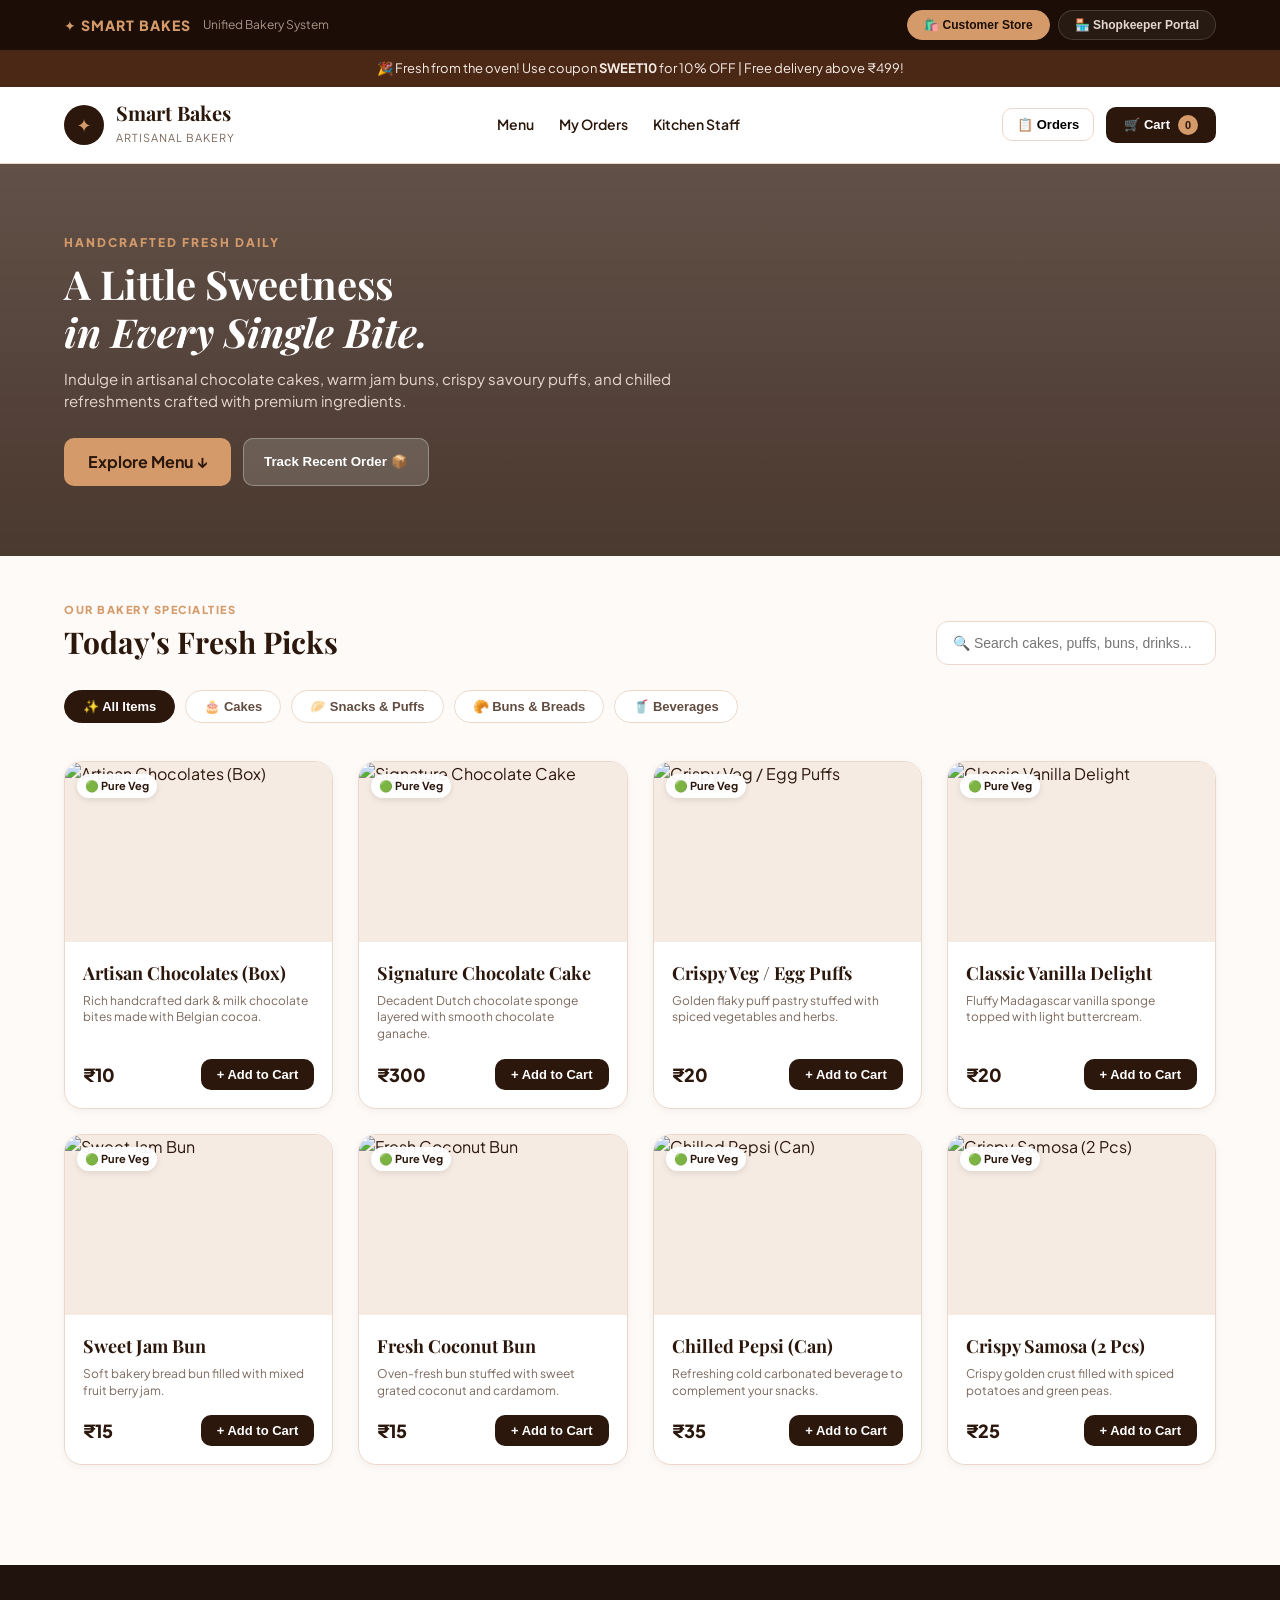
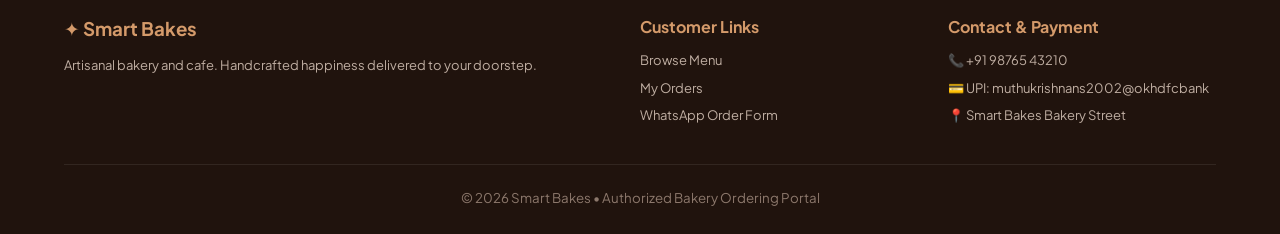
==== index.html @ 9401c6ea "Add files via upload" ====
<!DOCTYPE html>
<html lang="en">

<head>
    <meta charset="UTF-8">
    <meta name="viewport" content="width=device-width, initial-scale=1.0">
    <title>Smart Bakes — Customer Store & Shopkeeper Kitchen Portal</title>
    <link rel="stylesheet" href="style.css">
    <link rel="preconnect" href="https://fonts.googleapis.com">
    <link rel="preconnect" href="https://fonts.gstatic.com" crossorigin>
    <link href="https://fonts.googleapis.com/css2?family=Plus+Jakarta+Sans:wght@400;500;600;700;800&family=Playfair+Display:ital,wght@0,600;1,500&display=swap" rel="stylesheet">
</head>

<body>

    <!-- TOAST NOTIFICATION CONTAINER -->
    <div id="toastContainer" class="toast-container" aria-live="polite"></div>

    <!-- GLOBAL TOP PORTAL BAR -->
    <header class="portal-nav-bar">
        <div class="portal-nav-left" onclick="showView('landing')">
            <span class="portal-brand-badge">✦ SMART BAKES</span>
            <span class="portal-sub-text">Unified Bakery System</span>
        </div>
        <div class="portal-nav-right">
            <button id="navBtnCustomer" class="nav-portal-btn active" onclick="showView('customer')">
                🛍️ Customer Store
            </button>
            <button id="navBtnShopkeeper" class="nav-portal-btn" onclick="showView('shopkeeper')">
                🏪 Shopkeeper Portal <span id="skPendingBadge" class="sk-alert-badge" style="display:none;">0</span>
            </button>
        </div>
    </header>


    <!-- ================================================================= -->
    <!-- =================== VIEW 1: PORTAL LANDING ====================== -->
    <!-- ================================================================= -->
    <section id="viewLanding" class="app-view">
        <div class="landing-hero">
            <div class="landing-badge">SMART BAKES • OFFICIAL PORTAL</div>
            <h1>Fresh Artisanal Bakery & Cafe</h1>
            <p>Welcome to Smart Bakes ordering portal. Select your destination below:</p>

            <div class="portal-choice-grid">
                <!-- CUSTOMER CHOICE CARD -->
                <div class="choice-card" onclick="showView('customer')">
                    <div class="choice-icon">🛍️</div>
                    <h2>Customer Store</h2>
                    <p>Browse fresh chocolate cakes, savoury puffs, buns & beverages. Order online with instant UPI QR & live order tracking.</p>
                    <button class="choice-btn primary">Enter Customer Store →</button>
                </div>

                <!-- SHOPKEEPER CHOICE CARD -->
                <div class="choice-card" onclick="showView('shopkeeper')">
                    <div class="choice-icon">🏪</div>
                    <h2>Shopkeeper / Kitchen Portal</h2>
                    <p>Bakery staff dashboard for processing live incoming orders, managing menu & live stock, sales reports, and UPI settings.</p>
                    <button class="choice-btn secondary">Open Kitchen Dashboard →</button>
                </div>
            </div>
        </div>
    </section>


    <!-- ================================================================= -->
    <!-- =================== VIEW 2: CUSTOMER STORE ====================== -->
    <!-- ================================================================= -->
    <section id="viewCustomer" class="app-view active">

        <!-- ANNOUNCEMENT BANNER -->
        <div class="announcement-banner">
            <span>🎉 Fresh from the oven! Use coupon <strong>SWEET10</strong> for 10% OFF | Free delivery above ₹499!</span>
        </div>

        <!-- STORE HEADER & NAVBAR -->
        <div class="store-navbar">
            <div class="store-logo" onclick="showView('customer')">
                <div class="logo-circle">✦</div>
                <div>
                    <h2>Smart Bakes</h2>
                    <small>ARTISANAL BAKERY</small>
                </div>
            </div>

            <div class="store-nav-links">
                <a href="#menuSection" class="active">Menu</a>
                <a href="javascript:void(0)" onclick="openOrdersModal()">My Orders <span id="customerOrdersCountBadge" class="nav-item-badge" style="display:none;">0</span></a>
                <a href="javascript:void(0)" onclick="showView('shopkeeper')">Kitchen Staff</a>
            </div>

            <div class="store-nav-actions">
                <button class="icon-nav-btn" onclick="openOrdersModal()" title="My Orders">
                    📋 <span class="btn-label">Orders</span>
                </button>
                <button class="cart-trigger-btn" onclick="openCartDrawer()" title="Shopping Cart">
                    🛒 Cart
                    <span id="cartCountBadge" class="cart-counter">0</span>
                </button>
            </div>
        </div>

        <!-- HERO BANNER -->
        <div class="store-hero">
            <div class="store-hero-content">
                <span class="hero-tag">HANDCRAFTED FRESH DAILY</span>
                <h1>A Little Sweetness<br><i>in Every Single Bite.</i></h1>
                <p>Indulge in artisanal chocolate cakes, warm jam buns, crispy savoury puffs, and chilled refreshments crafted with premium ingredients.</p>
                <div class="hero-action-row">
                    <a href="#menuSection" class="hero-btn-primary">Explore Menu ↓</a>
                    <button class="hero-btn-secondary" onclick="openOrdersModal()">Track Recent Order 📦</button>
                </div>
            </div>
        </div>

        <!-- STORE MENU SECTION -->
        <div class="store-menu-container" id="menuSection">
            <div class="menu-top-row">
                <div>
                    <span class="menu-sub-tag">OUR BAKERY SPECIALTIES</span>
                    <h2 class="menu-main-title">Today's Fresh Picks</h2>
                </div>

                <div class="search-box-wrapper">
                    <input
                        type="text"
                        id="storeSearchInput"
                        placeholder="🔍 Search cakes, puffs, buns, drinks..."
                        onkeyup="handleStoreSearch()"
                    >
                </div>
            </div>

            <!-- CATEGORY FILTER PILLS -->
            <div class="category-pill-bar" id="categoryPillBar">
                <button class="category-pill active" onclick="filterStoreCategory('all', this)">✨ All Items</button>
                <button class="category-pill" onclick="filterStoreCategory('cakes', this)">🎂 Cakes</button>
                <button class="category-pill" onclick="filterStoreCategory('snacks', this)">🥟 Snacks & Puffs</button>
                <button class="category-pill" onclick="filterStoreCategory('buns', this)">🥐 Buns & Breads</button>
                <button class="category-pill" onclick="filterStoreCategory('drinks', this)">🥤 Beverages</button>
            </div>

            <!-- PRODUCTS GRID -->
            <div id="storeProductsGrid" class="store-products-grid">
                <!-- Populated dynamically via JS -->
            </div>
        </div>

        <!-- FOOTER -->
        <footer class="store-footer">
            <div class="footer-inner">
                <div class="footer-col">
                    <h3>✦ Smart Bakes</h3>
                    <p>Artisanal bakery and cafe. Handcrafted happiness delivered to your doorstep.</p>
                </div>
                <div class="footer-col">
                    <h4>Customer Links</h4>
                    <a href="#menuSection">Browse Menu</a>
                    <a href="javascript:void(0)" onclick="openOrdersModal()">My Orders</a>
                    <a href="order.html">WhatsApp Order Form</a>
                </div>
                <div class="footer-col">
                    <h4>Contact & Payment</h4>
                    <p id="footerContactPhone">📞 +91 98765 43210</p>
                    <p id="footerContactUpi">💳 UPI: muthukrishnans2002@okhdfcbank</p>
                    <p>📍 Smart Bakes Bakery Street</p>
                </div>
            </div>
            <div class="footer-copyright">
                <small>© 2026 Smart Bakes • Authorized Bakery Ordering Portal</small>
            </div>
        </footer>

    </section>


    <!-- ================================================================= -->
    <!-- =================== VIEW 3: CHECKOUT PAGE ======================= -->
    <!-- ================================================================= -->
    <section id="viewCheckout" class="app-view">
        <div class="checkout-page-wrapper">
            <button class="view-back-btn" onclick="showView('customer')">
                ← Back to Bakery Menu
            </button>

            <div class="checkout-header-block">
                <span class="checkout-tag">SMART BAKES CHECKOUT</span>
                <h1>Delivery & Payment Details</h1>
                <p>Complete your address and choose your instant payment method</p>
            </div>

            <div class="checkout-two-col-grid">

                <!-- LEFT COL: CUSTOMER & PAYMENT FORM -->
                <div class="checkout-form-column">

                    <!-- STEP 1: CUSTOMER DETAILS -->
                    <div class="form-section-card">
                        <div class="card-step-badge">Step 1</div>
                        <h3>Customer & Delivery Address</h3>

                        <label for="chkName">Full Name *</label>
                        <input type="text" id="chkName" placeholder="e.g. Muthukrishnan S" required>

                        <label for="chkPhone">Mobile Number (10 Digits) *</label>
                        <input type="tel" id="chkPhone" maxlength="10" placeholder="e.g. 9876543210" required>

                        <label for="chkAddress">Complete Delivery Address *</label>
                        <textarea id="chkAddress" rows="3" placeholder="Flat/House No, Street, Area, City, Pincode" required></textarea>

                        <label for="chkSlot">Preferred Delivery Slot</label>
                        <select id="chkSlot" class="form-select">
                            <option value="Immediate (Within 45 Mins)">⚡ Immediate (Within 45 Mins)</option>
                            <option value="Today Evening (5:00 PM - 7:00 PM)">🌅 Today Evening (5:00 PM - 7:00 PM)</option>
                            <option value="Tonight (7:00 PM - 9:00 PM)">🌙 Tonight (7:00 PM - 9:00 PM)</option>
                            <option value="Tomorrow Morning (8:00 AM - 10:00 AM)">☀️ Tomorrow Morning (8:00 AM - 10:00 AM)</option>
                        </select>

                        <label for="chkNote">Special Instructions / Cake Inscription <small>(Optional)</small></label>
                        <input type="text" id="chkNote" placeholder="e.g. Please write 'Happy Birthday' on cake">
                    </div>

                    <!-- STEP 2: PAYMENT OPTIONS -->
                    <div class="form-section-card">
                        <div class="card-step-badge">Step 2</div>
                        <h3>Payment Method</h3>

                        <!-- PAYMENT METHOD SELECTOR TABS -->
                        <div class="payment-method-selector">
                            <button id="payTabUpi" class="pay-method-pill active" onclick="setPaymentMethod('upi')">
                                📱 UPI / Scan QR Code
                            </button>
                            <button id="payTabCod" class="pay-method-pill" onclick="setPaymentMethod('cod')">
                                💵 Cash on Delivery
                            </button>
                        </div>

                        <!-- UPI CONTAINER -->
                        <div id="paySectionUpi" class="payment-detail-box">
                            <div class="upi-live-tag">
                                <span class="green-dot"></span> Instant UPI Verification
                            </div>

                            <div class="clean-qr-display-box">
                                <p class="qr-instruction">Scan with Google Pay, PhonePe, Paytm, BHIM or any Banking App</p>
                                <div class="qr-image-frame">
                                    <img
                                        id="cleanQrImg"
                                        src="[data-uri]"
                                        alt="Smart Bakes UPI QR Code"
                                        class="rendered-qr-code"
                                    >
                                </div>
                            </div>

                            <div class="upi-account-card">
                                <div class="upi-user-row">
                                    <div class="upi-avatar-circle">👤</div>
                                    <div>
                                        <h4 id="chkPayeeName">Muthukrishnan S</h4>
                                        <span id="chkBankTag" class="bank-sub-tag">🏦 Indian Bank • 4189</span>
                                    </div>
                                </div>

                                <div class="upi-id-row">
                                    <div>
                                        <small>UPI VPA ID</small>
                                        <strong id="chkUpiId">muthukrishnans2002@okhdfcbank</strong>
                                    </div>
                                    <button class="copy-btn" onclick="copyUpiVpa()">📋 Copy ID</button>
                                </div>

                                <a
                                    id="chkDirectPayBtn"
                                    class="upi-intent-btn"
                                    href="upi://pay?pa=muthukrishnans2002@okhdfcbank&pn=Muthukrishnan%20S&cu=INR"
                                >
                                    🚀 Pay Directly via UPI App
                                </a>
                            </div>

                            <div class="utr-field-block">
                                <label for="chkUtr">UPI Transaction Ref / UTR No. <small>(Optional)</small></label>
                                <input type="text" id="chkUtr" maxlength="16" placeholder="e.g. 423871928371 (12 digits)">
                            </div>
                        </div>

                        <!-- COD CONTAINER -->
                        <div id="paySectionCod" class="payment-detail-box" style="display:none;">
                            <div class="cod-info-card">
                                <div class="cod-icon-large">💵</div>
                                <h4>Cash on Delivery Selected</h4>
                                <p>Pay with cash or UPI directly to our delivery executive when your warm bakery order arrives.</p>
                                <small>💡 Please keep exact change ready for a swift handover!</small>
                            </div>
                        </div>

                    </div>

                </div>

                <!-- RIGHT COL: ORDER SUMMARY -->
                <div class="checkout-summary-column">
                    <div class="summary-sticky-card">
                        <h3>Order Summary</h3>
                        <div id="chkItemsList" class="summary-items-list">
                            <!-- Populated dynamically via JS -->
                        </div>

                        <div class="summary-calc-block">
                            <div class="calc-row">
                                <span>Items Subtotal</span>
                                <span id="chkSubtotal">₹0</span>
                            </div>
                            <div class="calc-row discount-row" id="chkDiscountRow" style="display:none;">
                                <span>Coupon Discount</span>
                                <span id="chkDiscount">-₹0</span>
                            </div>
                            <div class="calc-row">
                                <span>Delivery Fee</span>
                                <span id="chkDeliveryFee">₹30</span>
                            </div>
                            <div class="calc-row grand-total-row">
                                <strong>Total Payable</strong>
                                <strong id="chkGrandTotal">₹0</strong>
                            </div>
                        </div>

                        <button class="place-order-btn" onclick="submitFinalOrder()">
                            ✓ Place Order & Confirm
                        </button>
                        <p class="summary-secure-note">
                            ⚡ Orders are instantly routed to the kitchen dashboard!
                        </p>
                    </div>
                </div>

            </div>
        </div>
    </section>


    <!-- ================================================================= -->
    <!-- =================== VIEW 4: ORDER SUCCESS & TICKET ============== -->
    <!-- ================================================================= -->
    <section id="viewSuccess" class="app-view">
        <div class="success-page-wrapper">
            <div class="success-receipt-card">
                <div class="success-check-badge">✓</div>
                <span class="success-top-tag">ORDER CONFIRMED & TRANSMITTED</span>
                <h1>Thank You for Your Order!</h1>
                <p class="success-message">Your bakery order has been placed in real-time. Track live progress below:</p>

                <!-- LIVE 4-STEP TRACKER BAR -->
                <div class="order-tracker-timeline">
                    <div class="tracker-node completed" id="trackStep1">
                        <div class="tracker-circle">1</div>
                        <span>Received</span>
                    </div>
                    <div class="tracker-connector" id="trackLine1"></div>
                    <div class="tracker-node" id="trackStep2">
                        <div class="tracker-circle">2</div>
                        <span>Baking 🎂</span>
                    </div>
                    <div class="tracker-connector" id="trackLine2"></div>
                    <div class="tracker-node" id="trackStep3">
                        <div class="tracker-circle">3</div>
                        <span>Out for Delivery 🚚</span>
                    </div>
                    <div class="tracker-connector" id="trackLine3"></div>
                    <div class="tracker-node" id="trackStep4">
                        <div class="tracker-circle">4</div>
                        <span>Delivered ✅</span>
                    </div>
                </div>

                <!-- TICKET QR & INVOICE DETAILS -->
                <div id="successInvoiceBody" class="success-invoice-body">
                    <!-- Populated dynamically via JS -->
                </div>

                <!-- SUCCESS ACTIONS -->
                <div class="success-btn-row">
                    <button class="whatsapp-action-btn" onclick="dispatchOrderToWhatsApp()">
                        💬 Send Order to Bakery WhatsApp
                    </button>
                    <button class="print-action-btn" onclick="printReceiptTicket()">
                        🖨️ Print / Save Receipt
                    </button>
                </div>

                <button class="continue-store-btn" onclick="showView('customer')">
                    ← Back to Bakery Menu
                </button>
            </div>
        </div>
    </section>


    <!-- ================================================================= -->
    <!-- =================== VIEW 5: SHOPKEEPER DASHBOARD ================ -->
    <!-- ================================================================= -->
    <section id="viewShopkeeper" class="app-view">
        <div class="shopkeeper-dashboard-wrapper">

            <!-- SHOPKEEPER TOP HEADER -->
            <div class="sk-top-bar">
                <div class="sk-title-info">
                    <h2>🏪 Smart Bakes • Kitchen Dashboard</h2>
                    <p>Real-Time Kitchen Orders & Live Stock Management</p>
                </div>
                <div class="sk-top-actions">
                    <span class="live-status-pill">
                        <span class="live-pulse-dot"></span> Live Sync Online
                    </span>
                    <button class="sk-primary-btn" onclick="openAddProductModal()">+ Add New Product</button>
                    <button class="sk-secondary-btn" onclick="showView('customer')">Back to Store 🛍️</button>
                </div>
            </div>

            <!-- LIVE STATS TILES -->
            <div class="sk-stats-grid">
                <div class="sk-stat-box revenue-box">
                    <div class="stat-icon-wrapper">💰</div>
                    <div>
                        <small>TODAY'S REVENUE</small>
                        <h2 id="skStatRevenue">₹0</h2>
                    </div>
                </div>
                <div class="sk-stat-box orders-box">
                    <div class="stat-icon-wrapper">📦</div>
                    <div>
                        <small>TOTAL ORDERS</small>
                        <h2 id="skStatTotal">0</h2>
                    </div>
                </div>
                <div class="sk-stat-box pending-box">
                    <div class="stat-icon-wrapper">⏳</div>
                    <div>
                        <small>PENDING / BAKING</small>
                        <h2 id="skStatPending">0</h2>
                    </div>
                </div>
                <div class="sk-stat-box completed-box">
                    <div class="stat-icon-wrapper">✅</div>
                    <div>
                        <small>COMPLETED</small>
                        <h2 id="skStatCompleted">0</h2>
                    </div>
                </div>
            </div>

            <!-- SHOPKEEPER TABS -->
            <div class="sk-tab-navigation">
                <button class="sk-nav-tab active" id="tabSkOrders" onclick="switchAdminTab('orders')">
                    📋 Live Kitchen Orders (<span id="skOrdersTabCount">0</span>)
                </button>
                <button class="sk-nav-tab" id="tabSkMenu" onclick="switchAdminTab('menu')">
                    🥐 Menu & Live Stock
                </button>
                <button class="sk-nav-tab" id="tabSkAnalytics" onclick="switchAdminTab('analytics')">
                    📊 Sales Analytics
                </button>
                <button class="sk-nav-tab" id="tabSkSettings" onclick="switchAdminTab('settings')">
                    ⚙️ Shop & UPI Settings
                </button>
            </div>

            <!-- SUB-TAB 1: LIVE ORDERS -->
            <div id="skTabPanelOrders" class="sk-tab-panel active">
                <div class="sk-filter-action-bar">
                    <div class="sk-filter-group">
                        <button class="sk-filter-btn active" onclick="filterKitchenOrders('all', this)">All</button>
                        <button class="sk-filter-btn" onclick="filterKitchenOrders('Pending', this)">New / Pending</button>
                        <button class="sk-filter-btn" onclick="filterKitchenOrders('Baking', this)">Baking 🎂</button>
                        <button class="sk-filter-btn" onclick="filterKitchenOrders('Out for Delivery', this)">Out for Delivery 🚚</button>
                        <button class="sk-filter-btn" onclick="filterKitchenOrders('Delivered', this)">Delivered ✅</button>
                    </div>
                    <button class="sk-refresh-btn" onclick="renderKitchenOrders()">🔄 Refresh Orders</button>
                </div>

                <div id="skKitchenOrdersGrid" class="sk-orders-grid">
                    <!-- Populated dynamically via JS -->
                </div>
            </div>

            <!-- SUB-TAB 2: MENU & STOCK -->
            <div id="skTabPanelMenu" class="sk-tab-panel">
                <div class="sk-menu-header-bar">
                    <h3>Bakery Products Catalog (<span id="skMenuCount">0</span>)</h3>
                    <button class="sk-primary-btn" onclick="openAddProductModal()">+ Add New Product</button>
                </div>
                <div class="sk-table-container">
                    <table class="sk-data-table">
                        <thead>
                            <tr>
                                <th>Product Item</th>
                                <th>Category</th>
                                <th>Price</th>
                                <th>Diet</th>
                                <th>Live Stock Toggle</th>
                                <th>Action</th>
                            </tr>
                        </thead>
                        <tbody id="skMenuTableBody">
                            <!-- Populated dynamically via JS -->
                        </tbody>
                    </table>
                </div>
            </div>

            <!-- SUB-TAB 3: SALES ANALYTICS -->
            <div id="skTabPanelAnalytics" class="sk-tab-panel">
                <div class="sk-analytics-card">
                    <h3>Product-Wise Sales & Revenue Breakdown</h3>
                    <div id="skAnalyticsTableContainer" class="sk-table-container">
                        <!-- Populated dynamically via JS -->
                    </div>
                </div>
            </div>

            <!-- SUB-TAB 4: SHOP SETTINGS -->
            <div id="skTabPanelSettings" class="sk-tab-panel">
                <div class="sk-settings-card">
                    <h3>Configure Bakery & UPI Payment Settings</h3>
                    <p>Changes saved here broadcast instantly to all customers.</p>

                    <div class="sk-settings-form">
                        <label>UPI Payee Name</label>
                        <input type="text" id="cfgPayeeName" value="Muthukrishnan S">

                        <label>UPI VPA ID (For QR Code & Mobile UPI Apps)</label>
                        <input type="text" id="cfgUpiId" value="muthukrishnans2002@okhdfcbank">

                        <label>Bank & Branch Tag</label>
                        <input type="text" id="cfgBankTag" value="Indian Bank • 4189">

                        <label>Bakery WhatsApp Number (With 91 country code)</label>
                        <input type="tel" id="cfgPhone" value="919876543210">

                        <label>Standard Delivery Fee (₹)</label>
                        <input type="number" id="cfgDeliveryFee" value="30">

                        <label>Free Delivery Threshold (₹)</label>
                        <input type="number" id="cfgFreeThreshold" value="499">

                        <button class="sk-primary-btn save-cfg-btn" onclick="saveKitchenSettings()">
                            💾 Save Settings
                        </button>
                    </div>
                </div>
            </div>

        </div>
    </section>


    <!-- ================================================================= -->
    <!-- =================== MODAL: SHOPPING CART DRAWER ================= -->
    <!-- ================================================================= -->
    <div id="cartDrawerOverlay" class="cart-drawer-overlay" onclick="closeCartDrawer()">
        <div class="cart-drawer-card" onclick="event.stopPropagation()">
            <div class="drawer-header">
                <div>
                    <span class="drawer-sub">YOUR BASKET</span>
                    <h2>Shopping Cart</h2>
                </div>
                <button class="drawer-close-btn" onclick="closeCartDrawer()">✕</button>
            </div>

            <!-- FREE DELIVERY BAR -->
            <div class="free-delivery-tracker">
                <div class="tracker-text" id="drawerFreeDeliveryText">
                    Add ₹499 for <strong>Free Delivery!</strong>
                </div>
                <div class="tracker-track">
                    <div class="tracker-progress" id="drawerFreeDeliveryProgress" style="width: 0%;"></div>
                </div>
            </div>

            <!-- CART ITEMS LIST -->
            <div id="cartDrawerItems" class="drawer-items-list">
                <!-- Populated dynamically via JS -->
            </div>

            <!-- DRAWER FOOTER -->
            <div class="drawer-footer">
                <div class="coupon-box-row">
                    <input type="text" id="drawerCouponInput" placeholder="Coupon (e.g. SWEET10)" style="text-transform: uppercase;">
                    <button type="button" onclick="applyStoreCoupon()">Apply</button>
                </div>
                <div id="drawerCouponMsg" class="coupon-msg-line"></div>

                <div class="drawer-bill-summary">
                    <div class="bill-line">
                        <span>Subtotal</span>
                        <span id="drawerSubtotal">₹0</span>
                    </div>
                    <div class="bill-line discount-color" id="drawerDiscountRow" style="display:none;">
                        <span>Coupon Savings <small id="drawerCouponBadge"></small></span>
                        <span id="drawerDiscount">-₹0</span>
                    </div>
                    <div class="bill-line total-highlight">
                        <strong>Grand Total</strong>
                        <strong id="drawerGrandTotal">₹0</strong>
                    </div>
                </div>

                <button class="drawer-checkout-btn" onclick="proceedToCheckoutFromDrawer()">
                    Proceed to Checkout →
                </button>
            </div>
        </div>
    </div>


    <!-- ================================================================= -->
    <!-- =================== MODAL: MY ORDERS HISTORY ==================== -->
    <!-- ================================================================= -->
    <div id="ordersModalOverlay" class="orders-modal-overlay" onclick="closeOrdersModal()">
        <div class="orders-modal-content" onclick="event.stopPropagation()">
            <div class="modal-header">
                <div>
                    <span class="drawer-sub">YOUR PREVIOUS ORDERS</span>
                    <h2>Order History & Status</h2>
                </div>
                <button class="drawer-close-btn" onclick="closeOrdersModal()">✕</button>
            </div>
            <div id="ordersModalList" class="orders-history-container">
                <!-- Populated dynamically via JS -->
            </div>
        </div>
    </div>


    <!-- ================================================================= -->
    <!-- =================== MODAL: ADD PRODUCT ========================== -->
    <!-- ================================================================= -->
    <div id="addProductModalOverlay" class="orders-modal-overlay" onclick="closeAddProductModal()">
        <div class="orders-modal-content" onclick="event.stopPropagation()">
            <div class="modal-header">
                <div>
                    <span class="drawer-sub">INVENTORY</span>
                    <h2>Add New Bakery Item</h2>
                </div>
                <button class="drawer-close-btn" onclick="closeAddProductModal()">✕</button>
            </div>
            <form onsubmit="handleAddNewProduct(event)" class="add-product-form">
                <label>Item Name *</label>
                <input type="text" id="addProdName" required placeholder="e.g. Red Velvet Pastry">

                <label>Category *</label>
                <select id="addProdCat" class="form-select">
                    <option value="cakes">🎂 Cakes</option>
                    <option value="snacks">🥟 Snacks & Puffs</option>
                    <option value="buns">🥐 Buns & Breads</option>
                    <option value="drinks">🥤 Beverages</option>
                </select>

                <label>Price (₹) *</label>
                <input type="number" id="addProdPrice" required min="1" placeholder="e.g. 150">

                <label>Image URL</label>
                <input type="url" id="addProdImg" placeholder="https://images.unsplash.com/...">

                <label>Short Description</label>
                <textarea id="addProdDesc" rows="2" placeholder="Delicious handmade specialty"></textarea>

                <label>Dietary</label>
                <select id="addProdDiet" class="form-select">
                    <option value="true">🟢 Pure Vegetarian</option>
                    <option value="false">🔴 Non-Vegetarian</option>
                </select>

                <button type="submit" class="sk-primary-btn full-btn">+ Add Item to Menu</button>
            </form>
        </div>
    </div>

    <script src="script.js"></script>
</body>
</html>
---- style.css ----
/* ================================================================= */
/* ==================== GLOBAL THEME & RESET ======================= */
/* ================================================================= */
:root {
    --primary: #2b170c;
    --primary-light: #4a2815;
    --accent: #d49a6a;
    --accent-hover: #c48959;
    --bg-page: #fdfaf7;
    --bg-card: #ffffff;
    --border-color: #ecd8cb;
    --text-main: #2b170c;
    --text-muted: #7b695e;
    --font-heading: 'Playfair Display', Georgia, serif;
    --font-body: 'Plus Jakarta Sans', system-ui, -apple-system, sans-serif;
    --shadow-sm: 0 2px 8px rgba(43, 23, 12, 0.05);
    --shadow-md: 0 8px 24px rgba(43, 23, 12, 0.08);
    --shadow-lg: 0 16px 40px rgba(43, 23, 12, 0.12);
}

* {
    margin: 0;
    padding: 0;
    box-sizing: border-box;
}

body {
    font-family: var(--font-body);
    background-color: var(--bg-page);
    color: var(--text-main);
    line-height: 1.5;
    -webkit-font-smoothing: antialiased;
}

/* ================================================================= */
/* ==================== VIEW SWITCHER SYSTEM ======================= */
/* ================================================================= */
.app-view {
    display: none;
    animation: fadeIn 0.25s ease forwards;
}

.app-view.active {
    display: block;
}

@keyframes fadeIn {
    from { opacity: 0; transform: translateY(6px); }
    to { opacity: 1; transform: translateY(0); }
}

/* ================================================================= */
/* ==================== GLOBAL TOP PORTAL BAR ====================== */
/* ================================================================= */
.portal-nav-bar {
    background: #1c0e07;
    color: #e5d7cf;
    padding: 10px 5%;
    display: flex;
    justify-content: space-between;
    align-items: center;
    border-bottom: 1px solid rgba(212, 154, 106, 0.2);
    position: sticky;
    top: 0;
    z-index: 1000;
}

.portal-nav-left {
    display: flex;
    align-items: center;
    gap: 12px;
    cursor: pointer;
}

.portal-brand-badge {
    font-weight: 800;
    font-size: 14px;
    letter-spacing: 1px;
    color: var(--accent);
}

.portal-sub-text {
    font-size: 12px;
    color: #a89488;
}

.portal-nav-right {
    display: flex;
    gap: 8px;
}

.nav-portal-btn {
    padding: 7px 16px;
    border-radius: 20px;
    border: 1px solid rgba(255, 255, 255, 0.15);
    background: rgba(255, 255, 255, 0.05);
    color: #e5d7cf;
    font-size: 12px;
    font-weight: 700;
    cursor: pointer;
    transition: all 0.2s ease;
    display: inline-flex;
    align-items: center;
    gap: 6px;
}

.nav-portal-btn:hover {
    background: rgba(255, 255, 255, 0.15);
}

.nav-portal-btn.active {
    background: var(--accent);
    color: #1c0e07;
    border-color: var(--accent);
}

.sk-alert-badge {
    background: #e53e3e;
    color: white;
    font-size: 10px;
    font-weight: 800;
    padding: 2px 6px;
    border-radius: 10px;
}

/* ================================================================= */
/* ==================== VIEW 1: LANDING HERO ======================= */
/* ================================================================= */
.landing-hero {
    max-width: 950px;
    margin: 60px auto;
    padding: 0 20px;
    text-align: center;
}

.landing-badge {
    font-size: 12px;
    font-weight: 800;
    letter-spacing: 2px;
    color: var(--accent);
    margin-bottom: 12px;
}

.landing-hero h1 {
    font-family: var(--font-heading);
    font-size: 42px;
    color: var(--primary);
    margin-bottom: 12px;
}

.landing-hero p {
    color: var(--text-muted);
    font-size: 16px;
    margin-bottom: 40px;
}

.portal-choice-grid {
    display: grid;
    grid-template-columns: 1fr 1fr;
    gap: 25px;
}

.choice-card {
    background: white;
    border: 2px solid var(--border-color);
    border-radius: 20px;
    padding: 35px 25px;
    cursor: pointer;
    box-shadow: var(--shadow-md);
    transition: all 0.25s ease;
    display: flex;
    flex-direction: column;
    justify-content: space-between;
    text-align: left;
}

.choice-card:hover {
    border-color: var(--accent);
    transform: translateY(-4px);
    box-shadow: var(--shadow-lg);
}

.choice-icon {
    font-size: 44px;
    margin-bottom: 15px;
}

.choice-card h2 {
    font-family: var(--font-heading);
    font-size: 24px;
    color: var(--primary);
    margin-bottom: 8px;
}

.choice-card p {
    font-size: 14px;
    color: var(--text-muted);
    margin-bottom: 25px;
    flex-grow: 1;
}

.choice-btn {
    padding: 12px 20px;
    border-radius: 12px;
    font-weight: 700;
    font-size: 14px;
    cursor: pointer;
    border: none;
    text-align: center;
    transition: all 0.2s ease;
}

.choice-btn.primary { background: var(--primary); color: white; }
.choice-btn.secondary { background: var(--accent); color: var(--primary); }

/* ================================================================= */
/* ==================== VIEW 2: CUSTOMER STORE ===================== */
/* ================================================================= */
.announcement-banner {
    background: #4a2815;
    color: #f7ede6;
    padding: 8px 5%;
    font-size: 13px;
    text-align: center;
}

.store-navbar {
    background: white;
    padding: 15px 5%;
    display: flex;
    justify-content: space-between;
    align-items: center;
    border-bottom: 1px solid var(--border-color);
}

.store-logo {
    display: flex;
    align-items: center;
    gap: 12px;
    cursor: pointer;
}

.logo-circle {
    width: 40px;
    height: 40px;
    border-radius: 50%;
    background: var(--primary);
    color: var(--accent);
    display: flex;
    align-items: center;
    justify-content: center;
    font-size: 18px;
}

.store-logo h2 {
    font-family: var(--font-heading);
    font-size: 20px;
    color: var(--primary);
    line-height: 1.1;
}

.store-logo small {
    font-size: 11px;
    color: var(--text-muted);
    letter-spacing: 1px;
}

.store-nav-links {
    display: flex;
    gap: 25px;
}

.store-nav-links a {
    text-decoration: none;
    color: var(--text-main);
    font-weight: 600;
    font-size: 14px;
    position: relative;
}

.nav-item-badge {
    background: var(--accent);
    color: var(--primary);
    font-size: 10px;
    font-weight: 800;
    padding: 2px 6px;
    border-radius: 10px;
}

.store-nav-actions {
    display: flex;
    align-items: center;
    gap: 12px;
}

.icon-nav-btn {
    padding: 8px 14px;
    border-radius: 10px;
    border: 1px solid var(--border-color);
    background: white;
    cursor: pointer;
    font-weight: 600;
    font-size: 13px;
}

.cart-trigger-btn {
    padding: 8px 18px;
    border-radius: 10px;
    background: var(--primary);
    color: white;
    border: none;
    cursor: pointer;
    font-weight: 700;
    font-size: 13px;
    display: flex;
    align-items: center;
    gap: 8px;
}

.cart-counter {
    background: var(--accent);
    color: var(--primary);
    border-radius: 50%;
    width: 20px;
    height: 20px;
    display: inline-flex;
    align-items: center;
    justify-content: center;
    font-size: 11px;
    font-weight: 800;
}

/* HERO */
.store-hero {
    background: linear-gradient(rgba(43, 23, 12, 0.75), rgba(43, 23, 12, 0.85)), url('https://images.unsplash.com/photo-1509440159596-0249088772ff?auto=format&fit=crop&w=1600&q=80') center/cover;
    color: white;
    padding: 70px 5%;
    text-align: left;
}

.store-hero-content {
    max-width: 650px;
}

.hero-tag {
    font-size: 12px;
    font-weight: 800;
    letter-spacing: 2px;
    color: var(--accent);
    display: block;
    margin-bottom: 8px;
}

.store-hero h1 {
    font-family: var(--font-heading);
    font-size: 40px;
    line-height: 1.2;
    margin-bottom: 12px;
}

.store-hero p {
    font-size: 15px;
    color: #e5d7cf;
    margin-bottom: 25px;
}

.hero-action-row {
    display: flex;
    gap: 12px;
}

.hero-btn-primary {
    background: var(--accent);
    color: var(--primary);
    padding: 12px 24px;
    border-radius: 10px;
    font-weight: 700;
    text-decoration: none;
    display: inline-block;
}

.hero-btn-secondary {
    background: rgba(255, 255, 255, 0.15);
    color: white;
    padding: 12px 20px;
    border-radius: 10px;
    font-weight: 600;
    border: 1px solid rgba(255, 255, 255, 0.3);
    cursor: pointer;
}

/* STORE MENU */
.store-menu-container {
    padding: 40px 5%;
    max-width: 1300px;
    margin: 0 auto;
}

.menu-top-row {
    display: flex;
    justify-content: space-between;
    align-items: flex-end;
    margin-bottom: 25px;
    flex-wrap: wrap;
    gap: 15px;
}

.menu-sub-tag {
    font-size: 11px;
    font-weight: 800;
    letter-spacing: 1.5px;
    color: var(--accent);
}

.menu-main-title {
    font-family: var(--font-heading);
    font-size: 30px;
    color: var(--primary);
}

.search-box-wrapper input {
    width: 280px;
    height: 44px;
    padding: 0 16px;
    border: 1.5px solid var(--border-color);
    border-radius: 12px;
    font-size: 14px;
    background: white;
    outline: none;
}

.search-box-wrapper input:focus {
    border-color: var(--accent);
}

.category-pill-bar {
    display: flex;
    gap: 10px;
    margin-bottom: 30px;
    overflow-x: auto;
    padding-bottom: 8px;
}

.category-pill {
    padding: 8px 18px;
    border-radius: 30px;
    border: 1px solid var(--border-color);
    background: white;
    color: #614c40;
    font-size: 13px;
    font-weight: 600;
    cursor: pointer;
    white-space: nowrap;
    transition: all 0.2s ease;
}

.category-pill.active {
    background: var(--primary);
    color: white;
    border-color: var(--primary);
}

/* PRODUCT CARDS */
.store-products-grid {
    display: grid;
    grid-template-columns: repeat(auto-fill, minmax(260px, 1fr));
    gap: 25px;
}

.product-card {
    background: white;
    border-radius: 18px;
    border: 1px solid var(--border-color);
    overflow: hidden;
    box-shadow: var(--shadow-sm);
    display: flex;
    flex-direction: column;
    transition: transform 0.2s ease;
}

.product-card:hover {
    transform: translateY(-4px);
    box-shadow: var(--shadow-md);
}

.product-image-container {
    height: 180px;
    position: relative;
    overflow: hidden;
    background: #f5ebe3;
}

.product-image-container img {
    width: 100%;
    height: 100%;
    object-fit: cover;
}

.diet-pill {
    position: absolute;
    top: 12px;
    left: 12px;
    background: rgba(255, 255, 255, 0.95);
    padding: 4px 8px;
    border-radius: 12px;
    font-size: 11px;
    font-weight: 700;
    box-shadow: 0 2px 6px rgba(0, 0, 0, 0.1);
}

.out-of-stock-overlay {
    position: absolute;
    inset: 0;
    background: rgba(43, 23, 12, 0.7);
    color: white;
    display: flex;
    align-items: center;
    justify-content: center;
    font-weight: 800;
    font-size: 14px;
    letter-spacing: 1px;
}

.product-body {
    padding: 18px;
    display: flex;
    flex-direction: column;
    flex-grow: 1;
    justify-content: space-between;
}

.product-title {
    font-family: var(--font-heading);
    font-size: 18px;
    color: var(--primary);
    margin-bottom: 6px;
}

.product-desc {
    font-size: 12px;
    color: var(--text-muted);
    margin-bottom: 16px;
    line-height: 1.4;
}

.product-bottom-row {
    display: flex;
    justify-content: space-between;
    align-items: center;
}

.product-price {
    font-size: 18px;
    font-weight: 800;
    color: var(--primary);
}

.add-cart-btn {
    padding: 8px 16px;
    border-radius: 10px;
    background: var(--primary);
    color: white;
    border: none;
    font-weight: 700;
    font-size: 13px;
    cursor: pointer;
    transition: background 0.2s ease;
}

.add-cart-btn:hover {
    background: var(--primary-light);
}

.quantity-stepper {
    display: flex;
    align-items: center;
    gap: 8px;
    background: #fbf7f4;
    border: 1px solid var(--border-color);
    border-radius: 10px;
    padding: 3px 6px;
}

.quantity-stepper button {
    width: 26px;
    height: 26px;
    border-radius: 6px;
    border: none;
    background: var(--primary);
    color: white;
    font-weight: 800;
    cursor: pointer;
}

.quantity-stepper span {
    font-weight: 700;
    font-size: 13px;
    min-width: 16px;
    text-align: center;
}

/* STORE FOOTER */
.store-footer {
    background: #20130d;
    color: #e5d7cf;
    padding: 50px 5% 25px;
    margin-top: 60px;
}

.footer-inner {
    display: grid;
    grid-template-columns: 2fr 1fr 1fr;
    gap: 40px;
    max-width: 1300px;
    margin: 0 auto 30px;
}

.footer-col h3, .footer-col h4 {
    color: var(--accent);
    margin-bottom: 12px;
}

.footer-col p, .footer-col a {
    color: #bfaea2;
    font-size: 13px;
    text-decoration: none;
    display: block;
    margin-bottom: 8px;
}

.footer-copyright {
    text-align: center;
    border-top: 1px solid rgba(255, 255, 255, 0.08);
    padding-top: 20px;
    color: #8c786c;
}

/* ================================================================= */
/* ==================== VIEW 3: CHECKOUT PAGE ====================== */
/* ================================================================= */
.checkout-page-wrapper {
    max-width: 1100px;
    margin: 30px auto;
    padding: 0 20px;
}

.view-back-btn {
    background: none;
    border: none;
    color: var(--text-muted);
    font-weight: 700;
    font-size: 14px;
    cursor: pointer;
    margin-bottom: 15px;
}

.checkout-header-block {
    margin-bottom: 30px;
}

.checkout-tag {
    font-size: 11px;
    font-weight: 800;
    letter-spacing: 1.5px;
    color: var(--accent);
}

.checkout-header-block h1 {
    font-family: var(--font-heading);
    font-size: 32px;
    color: var(--primary);
}

.checkout-header-block p {
    color: var(--text-muted);
    font-size: 14px;
}

.checkout-two-col-grid {
    display: grid;
    grid-template-columns: 1.6fr 1fr;
    gap: 30px;
    align-items: flex-start;
}

.form-section-card {
    background: white;
    border-radius: 18px;
    border: 1px solid var(--border-color);
    padding: 25px;
    margin-bottom: 20px;
    box-shadow: var(--shadow-sm);
    position: relative;
}

.card-step-badge {
    position: absolute;
    top: 20px;
    right: 20px;
    background: #f5ebe3;
    color: var(--primary);
    font-weight: 800;
    font-size: 11px;
    padding: 4px 10px;
    border-radius: 10px;
}

.form-section-card h3 {
    font-family: var(--font-heading);
    font-size: 20px;
    color: var(--primary);
    margin-bottom: 15px;
}

.form-section-card label {
    display: block;
    font-size: 13px;
    font-weight: 700;
    color: #4a382e;
    margin-top: 12px;
    margin-bottom: 5px;
}

.form-section-card input,
.form-section-card textarea,
.form-select {
    width: 100%;
    padding: 12px 14px;
    border: 1.5px solid var(--border-color);
    border-radius: 10px;
    font-size: 14px;
    font-family: var(--font-body);
    outline: none;
    background: #fdfdfd;
}

.form-section-card input:focus,
.form-section-card textarea:focus {
    border-color: var(--accent);
    background: white;
}

/* PAYMENT METHODS */
.payment-method-selector {
    display: flex;
    gap: 10px;
    margin-bottom: 20px;
}

.pay-method-pill {
    flex: 1;
    padding: 12px;
    border-radius: 12px;
    border: 1.5px solid var(--border-color);
    background: white;
    font-weight: 700;
    font-size: 13px;
    cursor: pointer;
    transition: all 0.2s ease;
}

.pay-method-pill.active {
    background: #fcf4ee;
    border-color: var(--primary);
    color: var(--primary);
}

.payment-detail-box {
    background: #fdfaf7;
    border-radius: 14px;
    border: 1px solid var(--border-color);
    padding: 20px;
}

.upi-live-tag {
    font-size: 12px;
    font-weight: 700;
    color: #2f855a;
    display: flex;
    align-items: center;
    gap: 6px;
    margin-bottom: 12px;
}

.green-dot {
    width: 8px;
    height: 8px;
    border-radius: 50%;
    background: #38a169;
}

.clean-qr-display-box {
    text-align: center;
    margin-bottom: 20px;
}

.qr-instruction {
    font-size: 12px;
    color: var(--text-muted);
    margin-bottom: 10px;
}

.qr-image-frame {
    width: 200px;
    height: 200px;
    margin: 0 auto;
    background: white;
    padding: 10px;
    border-radius: 16px;
    border: 2px solid var(--border-color);
    box-shadow: var(--shadow-sm);
    display: flex;
    align-items: center;
    justify-content: center;
}

.rendered-qr-code {
    width: 100%;
    height: 100%;
    object-fit: contain;
    border-radius: 6px;
}

.upi-account-card {
    background: white;
    border: 1px solid var(--border-color);
    border-radius: 12px;
    padding: 14px;
    margin-bottom: 15px;
}

.upi-user-row {
    display: flex;
    align-items: center;
    gap: 10px;
    margin-bottom: 10px;
}

.upi-avatar-circle {
    font-size: 20px;
    background: #f5ebe3;
    padding: 6px;
    border-radius: 50%;
}

.upi-user-row h4 {
    font-size: 15px;
    color: var(--primary);
}

.bank-sub-tag {
    font-size: 12px;
    color: var(--text-muted);
}

.upi-id-row {
    display: flex;
    justify-content: space-between;
    align-items: center;
    background: #fbf7f4;
    padding: 10px 12px;
    border-radius: 8px;
    margin-bottom: 12px;
}

.upi-id-row small {
    display: block;
    font-size: 10px;
    color: var(--text-muted);
}

.upi-id-row strong {
    font-size: 13px;
    color: var(--primary);
}

.copy-btn {
    padding: 6px 12px;
    border-radius: 6px;
    border: 1px solid var(--border-color);
    background: white;
    font-size: 12px;
    font-weight: 700;
    cursor: pointer;
}

.upi-intent-btn {
    display: block;
    text-align: center;
    background: #0070ba;
    color: white;
    padding: 10px;
    border-radius: 8px;
    text-decoration: none;
    font-weight: 700;
    font-size: 13px;
}

.cod-info-card {
    text-align: center;
    padding: 20px;
}

.cod-icon-large {
    font-size: 40px;
    margin-bottom: 8px;
}

.cod-info-card h4 {
    font-size: 18px;
    color: var(--primary);
    margin-bottom: 6px;
}

.cod-info-card p {
    font-size: 13px;
    color: var(--text-muted);
    margin-bottom: 8px;
}

/* SUMMARY STICKY */
.summary-sticky-card {
    background: white;
    border-radius: 18px;
    border: 1px solid var(--border-color);
    padding: 25px;
    box-shadow: var(--shadow-sm);
    position: sticky;
    top: 70px;
}

.summary-sticky-card h3 {
    font-family: var(--font-heading);
    font-size: 20px;
    color: var(--primary);
    margin-bottom: 15px;
    padding-bottom: 10px;
    border-bottom: 1px solid var(--border-color);
}

.summary-items-list {
    max-height: 220px;
    overflow-y: auto;
    margin-bottom: 15px;
}

.summary-item-row {
    display: flex;
    justify-content: space-between;
    padding: 6px 0;
    font-size: 13px;
}

.summary-calc-block {
    border-top: 1.5px dashed var(--border-color);
    padding-top: 12px;
    margin-bottom: 20px;
}

.calc-row {
    display: flex;
    justify-content: space-between;
    padding: 5px 0;
    font-size: 13px;
}

.discount-row { color: #2f855a; }

.grand-total-row {
    font-size: 17px;
    font-weight: 800;
    color: var(--primary);
    padding-top: 8px;
    border-top: 1px solid #f0e6de;
    margin-top: 6px;
}

.place-order-btn {
    width: 100%;
    padding: 14px;
    border-radius: 12px;
    background: var(--primary);
    color: white;
    border: none;
    font-weight: 800;
    font-size: 15px;
    cursor: pointer;
    transition: background 0.2s ease;
}

.place-order-btn:hover {
    background: var(--primary-light);
}

.summary-secure-note {
    text-align: center;
    font-size: 11px;
    color: var(--text-muted);
    margin-top: 10px;
}

/* ================================================================= */
/* ==================== VIEW 4: ORDER SUCCESS ====================== */
/* ================================================================= */
.success-page-wrapper {
    max-width: 680px;
    margin: 40px auto;
    padding: 0 20px;
}

.success-receipt-card {
    background: white;
    border-radius: 24px;
    border: 1px solid var(--border-color);
    padding: 35px;
    box-shadow: var(--shadow-md);
    text-align: center;
}

.success-check-badge {
    width: 60px;
    height: 60px;
    border-radius: 50%;
    background: #c6f6d5;
    color: #22543d;
    display: inline-flex;
    align-items: center;
    justify-content: center;
    font-size: 30px;
    font-weight: 900;
    margin-bottom: 15px;
}

.success-top-tag {
    font-size: 11px;
    font-weight: 800;
    letter-spacing: 1.5px;
    color: var(--accent);
    display: block;
    margin-bottom: 6px;
}

.success-receipt-card h1 {
    font-family: var(--font-heading);
    font-size: 28px;
    color: var(--primary);
    margin-bottom: 6px;
}

.success-message {
    font-size: 13px;
    color: var(--text-muted);
    margin-bottom: 25px;
}

/* TIMELINE TRACKER */
.order-tracker-timeline {
    display: flex;
    align-items: center;
    justify-content: space-between;
    margin-bottom: 30px;
    padding: 15px 10px;
    background: #fdfaf7;
    border-radius: 16px;
    border: 1px solid var(--border-color);
}

.tracker-node {
    display: flex;
    flex-direction: column;
    align-items: center;
    gap: 6px;
    font-size: 11px;
    font-weight: 700;
    color: #9c897e;
    min-width: 60px;
}

.tracker-circle {
    width: 28px;
    height: 28px;
    border-radius: 50%;
    background: #ecd8cb;
    color: #614c40;
    display: flex;
    align-items: center;
    justify-content: center;
    font-size: 12px;
}

.tracker-node.completed .tracker-circle {
    background: #38a169;
    color: white;
}

.tracker-node.completed span {
    color: #22543d;
}

.tracker-node.active .tracker-circle {
    background: var(--accent);
    color: var(--primary);
    box-shadow: 0 0 0 3px rgba(212, 154, 106, 0.3);
}

.tracker-node.active span {
    color: var(--primary);
}

.tracker-connector {
    flex-grow: 1;
    height: 3px;
    background: #ecd8cb;
}

.tracker-connector.completed {
    background: #38a169;
}

.success-invoice-body {
    background: #fbf7f4;
    border-radius: 14px;
    padding: 20px;
    text-align: left;
    margin-bottom: 25px;
    font-size: 13px;
}

.ticket-qr-box {
    text-align: center;
    padding: 12px;
    background: white;
    border-radius: 12px;
    border: 1px solid var(--border-color);
    margin: 15px 0;
}

.ticket-qr-box img {
    width: 140px;
    height: 140px;
}

.success-btn-row {
    display: flex;
    gap: 12px;
    margin-bottom: 15px;
}

.whatsapp-action-btn {
    flex: 1;
    background: #25d366;
    color: white;
    padding: 12px;
    border-radius: 10px;
    border: none;
    font-weight: 700;
    cursor: pointer;
    font-size: 13px;
}

.print-action-btn {
    background: #edf2f7;
    color: #2d3748;
    padding: 12px 18px;
    border-radius: 10px;
    border: 1px solid #cbd5e0;
    font-weight: 700;
    cursor: pointer;
    font-size: 13px;
}

.continue-store-btn {
    background: none;
    border: none;
    color: var(--text-muted);
    font-weight: 700;
    font-size: 13px;
    cursor: pointer;
}

/* ================================================================= */
/* ================= VIEW 5: SHOPKEEPER DASHBOARD ================== */
/* ================================================================= */
.shopkeeper-dashboard-wrapper {
    max-width: 1300px;
    margin: 30px auto;
    padding: 0 5%;
}

.sk-top-bar {
    display: flex;
    justify-content: space-between;
    align-items: center;
    margin-bottom: 25px;
    flex-wrap: wrap;
    gap: 15px;
}

.sk-title-info h2 {
    font-family: var(--font-heading);
    font-size: 26px;
    color: var(--primary);
}

.sk-title-info p {
    color: var(--text-muted);
    font-size: 13px;
}

.sk-top-actions {
    display: flex;
    align-items: center;
    gap: 10px;
}

.live-status-pill {
    display: inline-flex;
    align-items: center;
    gap: 6px;
    font-size: 12px;
    font-weight: 700;
    color: #2f855a;
    background: #f0fff4;
    border: 1px solid #9ae6b4;
    padding: 6px 12px;
    border-radius: 20px;
}

.live-pulse-dot {
    width: 8px;
    height: 8px;
    border-radius: 50%;
    background: #38a169;
}

.sk-primary-btn {
    background: var(--primary);
    color: white;
    padding: 9px 18px;
    border-radius: 10px;
    border: none;
    font-weight: 700;
    font-size: 13px;
    cursor: pointer;
}

.sk-secondary-btn {
    background: white;
    color: var(--primary);
    border: 1px solid var(--border-color);
    padding: 9px 16px;
    border-radius: 10px;
    font-weight: 700;
    font-size: 13px;
    cursor: pointer;
}

/* STATS GRID */
.sk-stats-grid {
    display: grid;
    grid-template-columns: repeat(auto-fit, minmax(220px, 1fr));
    gap: 20px;
    margin-bottom: 30px;
}

.sk-stat-box {
    background: white;
    border-radius: 18px;
    border: 1px solid var(--border-color);
    padding: 22px;
    box-shadow: var(--shadow-sm);
    display: flex;
    align-items: center;
    gap: 16px;
}

.stat-icon-wrapper {
    font-size: 26px;
    width: 50px;
    height: 50px;
    border-radius: 14px;
    display: flex;
    align-items: center;
    justify-content: center;
    background: #fbf7f4;
}

.sk-stat-box small {
    font-size: 11px;
    font-weight: 800;
    letter-spacing: 0.8px;
    color: var(--text-muted);
}

.sk-stat-box h2 {
    font-size: 26px;
    color: var(--primary);
    font-weight: 800;
}

/* TABS */
.sk-tab-navigation {
    display: flex;
    gap: 8px;
    border-bottom: 2px solid var(--border-color);
    margin-bottom: 25px;
    overflow-x: auto;
}

.sk-nav-tab {
    padding: 12px 20px;
    border: none;
    background: none;
    font-weight: 700;
    font-size: 14px;
    color: #7b695e;
    cursor: pointer;
    border-bottom: 3px solid transparent;
    white-space: nowrap;
}

.sk-nav-tab.active {
    color: var(--primary);
    border-bottom-color: var(--primary);
}

.sk-tab-panel {
    display: none;
}

.sk-tab-panel.active {
    display: block;
}

/* ORDERS FILTER */
.sk-filter-action-bar {
    display: flex;
    justify-content: space-between;
    align-items: center;
    margin-bottom: 20px;
    flex-wrap: wrap;
    gap: 10px;
}

.sk-filter-group {
    display: flex;
    gap: 8px;
    flex-wrap: wrap;
}

.sk-filter-btn {
    padding: 7px 14px;
    border-radius: 20px;
    border: 1px solid var(--border-color);
    background: white;
    font-size: 12px;
    font-weight: 700;
    cursor: pointer;
}

.sk-filter-btn.active {
    background: var(--primary);
    color: white;
    border-color: var(--primary);
}

.sk-refresh-btn {
    padding: 8px 14px;
    border-radius: 8px;
    border: 1px solid var(--border-color);
    background: white;
    font-size: 12px;
    font-weight: 700;
    cursor: pointer;
}

.sk-orders-grid {
    display: grid;
    grid-template-columns: repeat(auto-fill, minmax(360px, 1fr));
    gap: 20px;
}

.kitchen-order-card {
    background: white;
    border-radius: 18px;
    border: 1px solid var(--border-color);
    padding: 22px;
    box-shadow: var(--shadow-sm);
    display: flex;
    flex-direction: column;
    justify-content: space-between;
}

.koc-header {
    display: flex;
    justify-content: space-between;
    align-items: flex-start;
    margin-bottom: 12px;
    padding-bottom: 10px;
    border-bottom: 1px solid #f3ece6;
}

.koc-id {
    font-weight: 800;
    font-size: 16px;
    color: var(--primary);
}

.koc-time {
    font-size: 12px;
    color: var(--text-muted);
}

.status-badge {
    padding: 4px 10px;
    border-radius: 20px;
    font-size: 11px;
    font-weight: 800;
    text-transform: uppercase;
}

.st-pending { background: #feebc8; color: #7b341e; }
.st-baking { background: #bee3f8; color: #2a4365; }
.st-delivery { background: #e9d8fd; color: #44337a; }
.st-delivered { background: #c6f6d5; color: #22543d; }

.koc-cust-info {
    background: #fbf7f4;
    padding: 12px;
    border-radius: 10px;
    font-size: 13px;
    margin-bottom: 14px;
}

.koc-items {
    font-size: 13px;
    margin-bottom: 14px;
}

.koc-item-line {
    display: flex;
    justify-content: space-between;
    padding: 4px 0;
}

.koc-total-line {
    display: flex;
    justify-content: space-between;
    font-weight: 800;
    font-size: 15px;
    padding-top: 8px;
    border-top: 1.5px dashed #ecd8cb;
    color: var(--primary);
}

.koc-actions {
    display: flex;
    gap: 6px;
    margin-top: 15px;
    flex-wrap: wrap;
}

.koc-btn {
    flex: 1;
    padding: 9px;
    border-radius: 8px;
    border: none;
    font-size: 12px;
    font-weight: 800;
    cursor: pointer;
}

.btn-baking { background: #3182ce; color: white; }
.btn-delivery { background: #805ad5; color: white; }
.btn-delivered { background: #38a169; color: white; }
.btn-print { background: #edf2f7; color: #2d3748; flex: 0 0 auto; padding: 9px 12px; }

/* TABLES */
.sk-table-container {
    background: white;
    border-radius: 16px;
    border: 1px solid var(--border-color);
    overflow-x: auto;
}

.sk-data-table {
    width: 100%;
    border-collapse: collapse;
    font-size: 14px;
    text-align: left;
}

.sk-data-table th {
    background: #fbf7f4;
    padding: 14px 18px;
    font-weight: 700;
    color: #614c40;
    border-bottom: 1px solid var(--border-color);
}

.sk-data-table td {
    padding: 14px 18px;
    border-bottom: 1px solid #f3ece6;
}

.stock-toggle-btn {
    padding: 6px 12px;
    border-radius: 20px;
    border: none;
    font-size: 12px;
    font-weight: 800;
    cursor: pointer;
}

.stock-in { background: #c6f6d5; color: #22543d; }
.stock-out { background: #fed7d7; color: #742a2a; }

/* SETTINGS CARD */
.sk-settings-card {
    background: white;
    border-radius: 18px;
    border: 1px solid var(--border-color);
    padding: 30px;
    max-width: 650px;
}

.sk-settings-form label {
    display: block;
    font-size: 13px;
    font-weight: 700;
    color: #4a382e;
    margin-top: 14px;
    margin-bottom: 5px;
}

.sk-settings-form input {
    width: 100%;
    height: 44px;
    padding: 0 14px;
    border: 1.5px solid var(--border-color);
    border-radius: 10px;
    font-size: 14px;
}

.save-cfg-btn {
    margin-top: 25px;
    width: 100%;
}

/* ================================================================= */
/* ==================== CART DRAWER MODAL ========================== */
/* ================================================================= */
.cart-drawer-overlay {
    position: fixed;
    inset: 0;
    background: rgba(0, 0, 0, 0.5);
    z-index: 2000;
    display: none;
    justify-content: flex-end;
}

.cart-drawer-card {
    width: 100%;
    max-width: 440px;
    background: white;
    height: 100%;
    padding: 25px;
    display: flex;
    flex-direction: column;
    box-shadow: -8px 0 24px rgba(0, 0, 0, 0.15);
    animation: slideInRight 0.25s ease;
}

@keyframes slideInRight {
    from { transform: translateX(100%); }
    to { transform: translateX(0); }
}

.drawer-header {
    display: flex;
    justify-content: space-between;
    align-items: flex-start;
    margin-bottom: 20px;
}

.drawer-sub {
    font-size: 11px;
    font-weight: 800;
    letter-spacing: 1.5px;
    color: var(--accent);
}

.drawer-header h2 {
    font-family: var(--font-heading);
    font-size: 24px;
    color: var(--primary);
}

.drawer-close-btn {
    width: 32px;
    height: 32px;
    border-radius: 50%;
    border: none;
    background: #f5ebe3;
    cursor: pointer;
    font-weight: 800;
}

.free-delivery-tracker {
    background: #fcf6f1;
    border: 1px solid var(--border-color);
    border-radius: 12px;
    padding: 12px;
    margin-bottom: 20px;
}

.tracker-text {
    font-size: 12px;
    margin-bottom: 6px;
}

.tracker-track {
    height: 6px;
    background: #ecd8cb;
    border-radius: 6px;
    overflow: hidden;
}

.tracker-progress {
    height: 100%;
    background: #38a169;
    transition: width 0.3s ease;
}

.drawer-items-list {
    flex-grow: 1;
    overflow-y: auto;
    margin-bottom: 20px;
}

.cart-item-row {
    display: flex;
    align-items: center;
    gap: 12px;
    padding: 12px 0;
    border-bottom: 1px solid #f3ece6;
}

.cart-item-img {
    width: 50px;
    height: 50px;
    border-radius: 8px;
    object-fit: cover;
}

.cart-item-info {
    flex-grow: 1;
}

.cart-item-info strong {
    display: block;
    font-size: 13px;
    color: var(--primary);
}

.cart-item-info small {
    font-size: 12px;
    color: var(--text-muted);
}

.coupon-box-row {
    display: flex;
    gap: 8px;
    margin-bottom: 12px;
}

.coupon-box-row input {
    flex-grow: 1;
    height: 40px;
    padding: 0 12px;
    border: 1.5px solid var(--border-color);
    border-radius: 8px;
    font-size: 13px;
}

.coupon-box-row button {
    padding: 0 16px;
    background: var(--primary);
    color: white;
    border: none;
    border-radius: 8px;
    font-weight: 700;
    cursor: pointer;
}

.coupon-msg-line {
    font-size: 12px;
    margin-bottom: 10px;
}

.drawer-bill-summary {
    background: #fbf7f4;
    padding: 14px;
    border-radius: 12px;
    margin-bottom: 15px;
}

.bill-line {
    display: flex;
    justify-content: space-between;
    font-size: 13px;
    padding: 3px 0;
}

.total-highlight {
    font-size: 16px;
    font-weight: 800;
    color: var(--primary);
    border-top: 1px solid #ecd8cb;
    padding-top: 6px;
    margin-top: 4px;
}

.drawer-checkout-btn {
    width: 100%;
    padding: 14px;
    background: var(--primary);
    color: white;
    border: none;
    border-radius: 12px;
    font-weight: 800;
    font-size: 15px;
    cursor: pointer;
}

/* ================================================================= */
/* ==================== MODALS: ORDERS & ADD PROD ================== */
/* ================================================================= */
.orders-modal-overlay {
    position: fixed;
    inset: 0;
    background: rgba(0, 0, 0, 0.5);
    z-index: 2000;
    display: none;
    align-items: center;
    justify-content: center;
    padding: 20px;
}

.orders-modal-content {
    width: 100%;
    max-width: 580px;
    background: white;
    border-radius: 20px;
    padding: 30px;
    max-height: 90vh;
    overflow-y: auto;
}

.modal-header {
    display: flex;
    justify-content: space-between;
    align-items: flex-start;
    margin-bottom: 20px;
}

.add-product-form label {
    display: block;
    font-size: 13px;
    font-weight: 700;
    margin-top: 12px;
    margin-bottom: 5px;
}

.add-product-form input,
.add-product-form textarea,
.add-product-form select {
    width: 100%;
    padding: 10px 12px;
    border: 1.5px solid var(--border-color);
    border-radius: 8px;
    font-size: 13px;
}

.full-btn {
    width: 100%;
    margin-top: 20px;
    padding: 12px;
}

/* TOAST NOTIFICATION */
.toast-container {
    position: fixed;
    bottom: 25px;
    right: 25px;
    z-index: 3000;
    display: flex;
    flex-direction: column;
    gap: 10px;
}

.toast {
    padding: 12px 20px;
    border-radius: 12px;
    background: var(--primary);
    color: white;
    font-size: 13px;
    font-weight: 600;
    box-shadow: var(--shadow-lg);
    animation: toastPop 0.3s ease;
}

@keyframes toastPop {
    from { opacity: 0; transform: translateY(20px); }
    to { opacity: 1; transform: translateY(0); }
}

@media (max-width: 768px) {
    .portal-choice-grid,
    .checkout-two-col-grid,
    .footer-inner {
        grid-template-columns: 1fr;
    }
    .store-nav-links {
        display: none;
    }
}
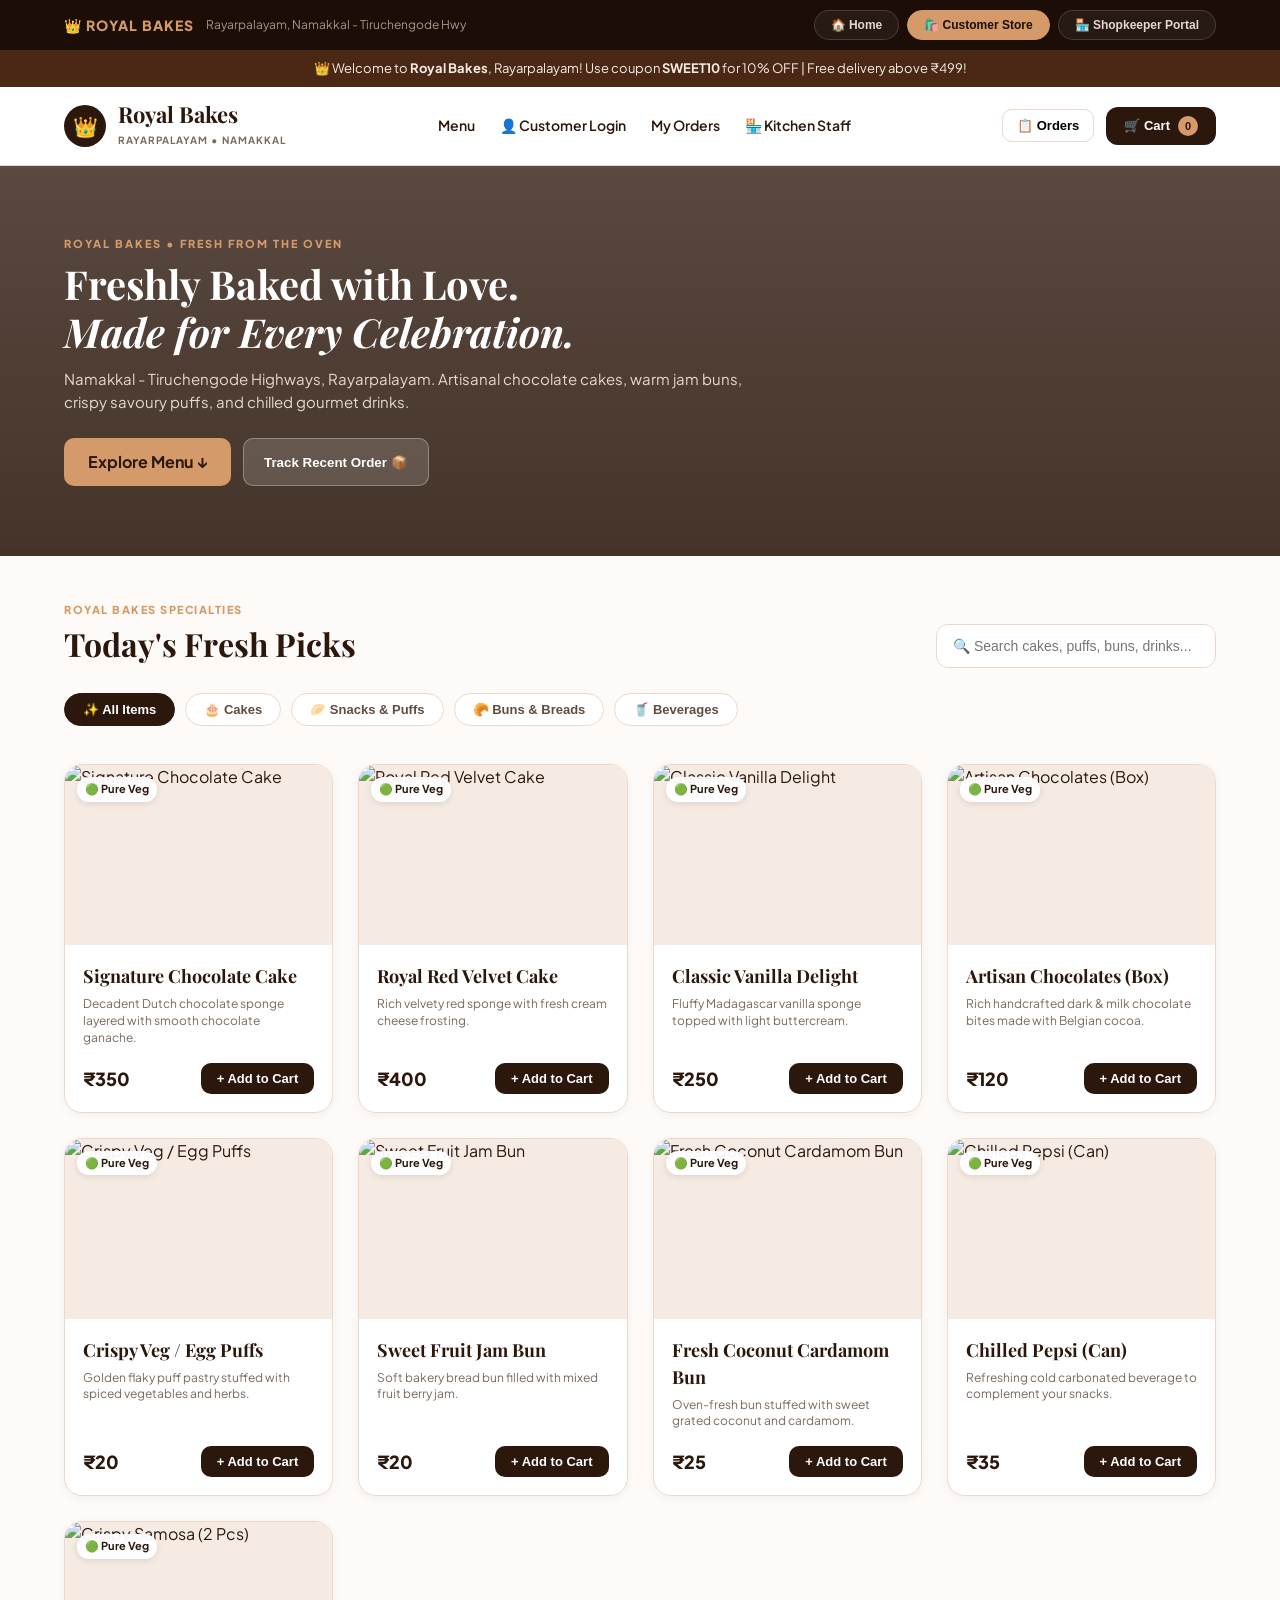
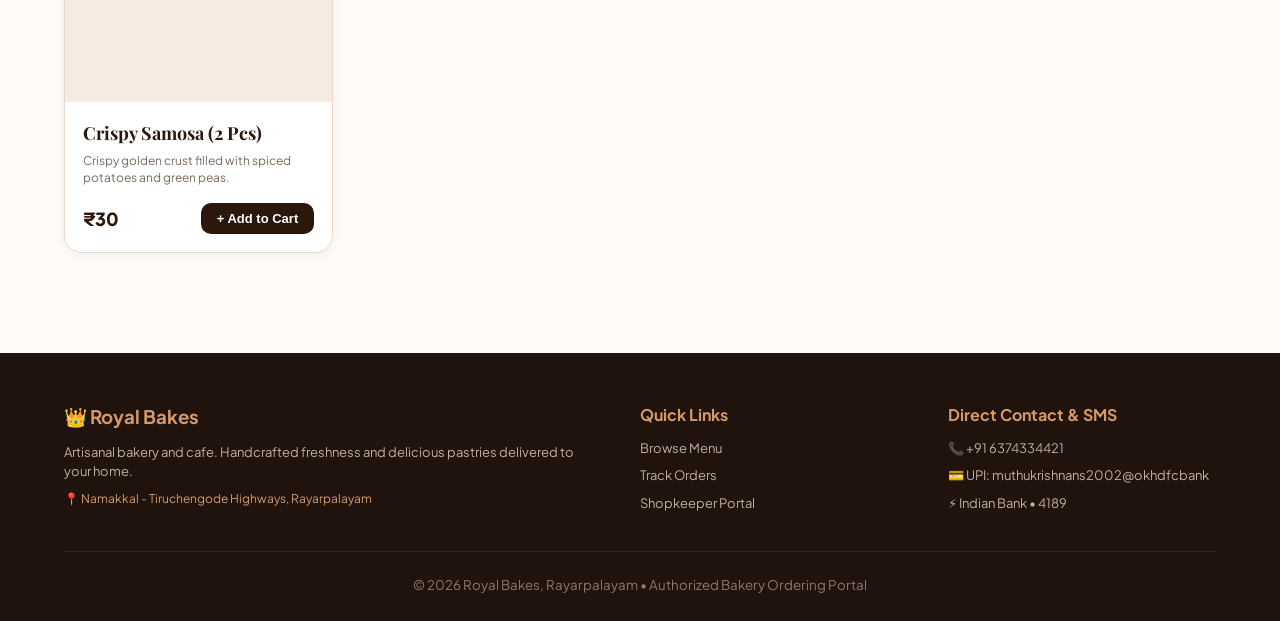
==== commit d9a33f20: "Add files via upload" ====
--- a/index.html
+++ b/index.html
@@ -4,11 +4,11 @@
 <head>
     <meta charset="UTF-8">
     <meta name="viewport" content="width=device-width, initial-scale=1.0">
-    <title>Smart Bakes — Customer Store & Shopkeeper Kitchen Portal</title>
+    <title>Royal Bakes — Rayarpalayam, Namakkal | Customer & Kitchen Portal</title>
     <link rel="stylesheet" href="style.css">
     <link rel="preconnect" href="https://fonts.googleapis.com">
     <link rel="preconnect" href="https://fonts.gstatic.com" crossorigin>
-    <link href="https://fonts.googleapis.com/css2?family=Plus+Jakarta+Sans:wght@400;500;600;700;800&family=Playfair+Display:ital,wght@0,600;1,500&display=swap" rel="stylesheet">
+    <link href="https://fonts.googleapis.com/css2?family=Plus+Jakarta+Sans:wght@400;500;600;700;800&family=Playfair+Display:ital,wght@0,600;1,500;1,700&display=swap" rel="stylesheet">
 </head>
 
 <body>
@@ -19,14 +19,17 @@
     <!-- GLOBAL TOP PORTAL BAR -->
     <header class="portal-nav-bar">
         <div class="portal-nav-left" onclick="showView('landing')">
-            <span class="portal-brand-badge">✦ SMART BAKES</span>
-            <span class="portal-sub-text">Unified Bakery System</span>
+            <span class="portal-brand-badge">👑 ROYAL BAKES</span>
+            <span class="portal-sub-text">Rayarpalayam, Namakkal - Tiruchengode Hwy</span>
         </div>
         <div class="portal-nav-right">
+            <button id="navBtnLanding" class="nav-portal-btn" onclick="showView('landing')">
+                🏠 Home
+            </button>
             <button id="navBtnCustomer" class="nav-portal-btn active" onclick="showView('customer')">
                 🛍️ Customer Store
             </button>
-            <button id="navBtnShopkeeper" class="nav-portal-btn" onclick="showView('shopkeeper')">
+            <button id="navBtnShopkeeper" class="nav-portal-btn" onclick="openShopkeeperAuthModal()">
                 🏪 Shopkeeper Portal <span id="skPendingBadge" class="sk-alert-badge" style="display:none;">0</span>
             </button>
         </div>
@@ -34,29 +37,42 @@
 
 
     <!-- ================================================================= -->
-    <!-- =================== VIEW 1: PORTAL LANDING ====================== -->
+    <!-- =================== VIEW 1: HOME PORTAL LANDING ================= -->
     <!-- ================================================================= -->
     <section id="viewLanding" class="app-view">
-        <div class="landing-hero">
-            <div class="landing-badge">SMART BAKES • OFFICIAL PORTAL</div>
-            <h1>Fresh Artisanal Bakery & Cafe</h1>
-            <p>Welcome to Smart Bakes ordering portal. Select your destination below:</p>
+        <div class="landing-hero-container">
+            <div class="landing-top-badge">👑 ROYAL BAKES • ARTISANAL BAKERY & CAFE</div>
+            <h1>Freshness You Can Taste.<br><i>Happiness in Every Bite.</i></h1>
+            <p class="landing-loc-text">📍 Namakkal - Tiruchengode Highways, Rayarpalayam | 📞 +91 6374334421</p>
+            <p class="landing-sub-text">Welcome to the official Royal Bakes digital portal. Please select your portal below:</p>
 
             <div class="portal-choice-grid">
                 <!-- CUSTOMER CHOICE CARD -->
-                <div class="choice-card" onclick="showView('customer')">
+                <div class="choice-card customer-card" onclick="showView('customer')">
+                    <div class="choice-badge">SHOP ONLINE</div>
                     <div class="choice-icon">🛍️</div>
                     <h2>Customer Store</h2>
-                    <p>Browse fresh chocolate cakes, savoury puffs, buns & beverages. Order online with instant UPI QR & live order tracking.</p>
+                    <p>Browse 20+ fresh chocolate cakes, crispy puffs, buns & beverages. Order online with instant UPI QR & live SMS/WhatsApp order updates.</p>
+                    <div class="choice-features">
+                        <span>✓ Live Stock Status</span>
+                        <span>✓ Instant UPI QR Payment</span>
+                        <span>✓ Digital Ticket Receipt</span>
+                    </div>
                     <button class="choice-btn primary">Enter Customer Store →</button>
                 </div>
 
                 <!-- SHOPKEEPER CHOICE CARD -->
-                <div class="choice-card" onclick="showView('shopkeeper')">
+                <div class="choice-card shopkeeper-card" onclick="openShopkeeperAuthModal()">
+                    <div class="choice-badge staff-badge">STAFF ONLY</div>
                     <div class="choice-icon">🏪</div>
                     <h2>Shopkeeper / Kitchen Portal</h2>
-                    <p>Bakery staff dashboard for processing live incoming orders, managing menu & live stock, sales reports, and UPI settings.</p>
-                    <button class="choice-btn secondary">Open Kitchen Dashboard →</button>
+                    <p>Protected bakery staff dashboard for receiving live orders, kitchen status updates, menu pricing, stock toggle, and revenue reports.</p>
+                    <div class="choice-features">
+                        <span>✓ Real-time Order Audio Chime</span>
+                        <span>✓ 1-Click Stock Toggle</span>
+                        <span>✓ Revenue & Sales Analytics</span>
+                    </div>
+                    <button class="choice-btn secondary">Staff Login →</button>
                 </div>
             </div>
         </div>
@@ -70,23 +86,28 @@
 
         <!-- ANNOUNCEMENT BANNER -->
         <div class="announcement-banner">
-            <span>🎉 Fresh from the oven! Use coupon <strong>SWEET10</strong> for 10% OFF | Free delivery above ₹499!</span>
+            <span>👑 Welcome to <strong>Royal Bakes</strong>, Rayarpalayam! Use coupon <strong>SWEET10</strong> for 10% OFF | Free delivery above ₹499!</span>
         </div>
 
         <!-- STORE HEADER & NAVBAR -->
         <div class="store-navbar">
             <div class="store-logo" onclick="showView('customer')">
-                <div class="logo-circle">✦</div>
+                <div class="logo-circle">👑</div>
                 <div>
-                    <h2>Smart Bakes</h2>
-                    <small>ARTISANAL BAKERY</small>
+                    <h2>Royal Bakes</h2>
+                    <small>RAYARPALAYAM • NAMAKKAL</small>
                 </div>
             </div>
 
             <div class="store-nav-links">
                 <a href="#menuSection" class="active">Menu</a>
-                <a href="javascript:void(0)" onclick="openOrdersModal()">My Orders <span id="customerOrdersCountBadge" class="nav-item-badge" style="display:none;">0</span></a>
-                <a href="javascript:void(0)" onclick="showView('shopkeeper')">Kitchen Staff</a>
+                <a href="javascript:void(0)" onclick="openCustomerAuthModal()">
+                    <span id="custLoginNavText">👤 Customer Login</span>
+                </a>
+                <a href="javascript:void(0)" onclick="openOrdersModal()">
+                    My Orders <span id="customerOrdersCountBadge" class="nav-item-badge" style="display:none;">0</span>
+                </a>
+                <a href="javascript:void(0)" onclick="openShopkeeperAuthModal()">🏪 Kitchen Staff</a>
             </div>
 
             <div class="store-nav-actions">
@@ -103,9 +124,9 @@
         <!-- HERO BANNER -->
         <div class="store-hero">
             <div class="store-hero-content">
-                <span class="hero-tag">HANDCRAFTED FRESH DAILY</span>
-                <h1>A Little Sweetness<br><i>in Every Single Bite.</i></h1>
-                <p>Indulge in artisanal chocolate cakes, warm jam buns, crispy savoury puffs, and chilled refreshments crafted with premium ingredients.</p>
+                <span class="hero-tag">ROYAL BAKES • FRESH FROM THE OVEN</span>
+                <h1>Freshly Baked with Love.<br><i>Made for Every Celebration.</i></h1>
+                <p>Namakkal - Tiruchengode Highways, Rayarpalayam. Artisanal chocolate cakes, warm jam buns, crispy savoury puffs, and chilled gourmet drinks.</p>
                 <div class="hero-action-row">
                     <a href="#menuSection" class="hero-btn-primary">Explore Menu ↓</a>
                     <button class="hero-btn-secondary" onclick="openOrdersModal()">Track Recent Order 📦</button>
@@ -117,7 +138,7 @@
         <div class="store-menu-container" id="menuSection">
             <div class="menu-top-row">
                 <div>
-                    <span class="menu-sub-tag">OUR BAKERY SPECIALTIES</span>
+                    <span class="menu-sub-tag">ROYAL BAKES SPECIALTIES</span>
                     <h2 class="menu-main-title">Today's Fresh Picks</h2>
                 </div>
 
@@ -150,24 +171,25 @@
         <footer class="store-footer">
             <div class="footer-inner">
                 <div class="footer-col">
-                    <h3>✦ Smart Bakes</h3>
-                    <p>Artisanal bakery and cafe. Handcrafted happiness delivered to your doorstep.</p>
+                    <h3>👑 Royal Bakes</h3>
+                    <p>Artisanal bakery and cafe. Handcrafted freshness and delicious pastries delivered to your home.</p>
+                    <p style="margin-top:8px; font-size:12px; color:#d49a6a;">📍 Namakkal - Tiruchengode Highways, Rayarpalayam</p>
                 </div>
                 <div class="footer-col">
-                    <h4>Customer Links</h4>
+                    <h4>Quick Links</h4>
                     <a href="#menuSection">Browse Menu</a>
-                    <a href="javascript:void(0)" onclick="openOrdersModal()">My Orders</a>
-                    <a href="order.html">WhatsApp Order Form</a>
+                    <a href="javascript:void(0)" onclick="openOrdersModal()">Track Orders</a>
+                    <a href="javascript:void(0)" onclick="openShopkeeperAuthModal()">Shopkeeper Portal</a>
                 </div>
                 <div class="footer-col">
-                    <h4>Contact & Payment</h4>
-                    <p id="footerContactPhone">📞 +91 98765 43210</p>
+                    <h4>Direct Contact & SMS</h4>
+                    <p id="footerContactPhone">📞 +91 6374334421</p>
                     <p id="footerContactUpi">💳 UPI: muthukrishnans2002@okhdfcbank</p>
-                    <p>📍 Smart Bakes Bakery Street</p>
+                    <p>⚡ Indian Bank • 4189</p>
                 </div>
             </div>
             <div class="footer-copyright">
-                <small>© 2026 Smart Bakes • Authorized Bakery Ordering Portal</small>
+                <small>© 2026 Royal Bakes, Rayarpalayam • Authorized Bakery Ordering Portal</small>
             </div>
         </footer>
 
@@ -184,9 +206,9 @@
             </button>
 
             <div class="checkout-header-block">
-                <span class="checkout-tag">SMART BAKES CHECKOUT</span>
+                <span class="checkout-tag">ROYAL BAKES CHECKOUT</span>
                 <h1>Delivery & Payment Details</h1>
-                <p>Complete your address and choose your instant payment method</p>
+                <p>Complete your address in Rayarpalayam / Namakkal and choose your payment method</p>
             </div>
 
             <div class="checkout-two-col-grid">
@@ -206,7 +228,7 @@
                         <input type="tel" id="chkPhone" maxlength="10" placeholder="e.g. 9876543210" required>
 
                         <label for="chkAddress">Complete Delivery Address *</label>
-                        <textarea id="chkAddress" rows="3" placeholder="Flat/House No, Street, Area, City, Pincode" required></textarea>
+                        <textarea id="chkAddress" rows="3" placeholder="Door No, Street, Landmark, Rayarpalayam / Namakkal Area" required></textarea>
 
                         <label for="chkSlot">Preferred Delivery Slot</label>
                         <select id="chkSlot" class="form-select">
@@ -217,7 +239,7 @@
                         </select>
 
                         <label for="chkNote">Special Instructions / Cake Inscription <small>(Optional)</small></label>
-                        <input type="text" id="chkNote" placeholder="e.g. Please write 'Happy Birthday' on cake">
+                        <input type="text" id="chkNote" placeholder="e.g. Please write 'Happy Birthday' on chocolate cake">
                     </div>
 
                     <!-- STEP 2: PAYMENT OPTIONS -->
@@ -247,7 +269,7 @@
                                     <img
                                         id="cleanQrImg"
                                         src="[data-uri]"
-                                        alt="Smart Bakes UPI QR Code"
+                                        alt="Royal Bakes UPI QR Code"
                                         class="rendered-qr-code"
                                     >
                                 </div>
@@ -327,10 +349,10 @@
                         </div>
 
                         <button class="place-order-btn" onclick="submitFinalOrder()">
-                            ✓ Place Order & Confirm
+                            ✓ Confirm & Place Order
                         </button>
                         <p class="summary-secure-note">
-                            ⚡ Orders are instantly routed to the kitchen dashboard!
+                            ⚡ Order is routed instantly to Royal Bakes Kitchen!
                         </p>
                     </div>
                 </div>
@@ -348,8 +370,8 @@
             <div class="success-receipt-card">
                 <div class="success-check-badge">✓</div>
                 <span class="success-top-tag">ORDER CONFIRMED & TRANSMITTED</span>
-                <h1>Thank You for Your Order!</h1>
-                <p class="success-message">Your bakery order has been placed in real-time. Track live progress below:</p>
+                <h1>Thank You for Choosing Royal Bakes!</h1>
+                <p class="success-message">Your order has been sent in real-time to our Rayarpalayam kitchen. Track live progress below:</p>
 
                 <!-- LIVE 4-STEP TRACKER BAR -->
                 <div class="order-tracker-timeline">
@@ -379,13 +401,16 @@
                     <!-- Populated dynamically via JS -->
                 </div>
 
-                <!-- SUCCESS ACTIONS -->
+                <!-- SUCCESS ACTIONS: SMS + WHATSAPP + PRINT -->
                 <div class="success-btn-row">
+                    <button class="sms-action-btn" onclick="dispatchOrderToSMS()">
+                        📲 Send SMS to Royal Bakes (+91 6374334421)
+                    </button>
                     <button class="whatsapp-action-btn" onclick="dispatchOrderToWhatsApp()">
-                        💬 Send Order to Bakery WhatsApp
+                        💬 Send WhatsApp
                     </button>
                     <button class="print-action-btn" onclick="printReceiptTicket()">
-                        🖨️ Print / Save Receipt
+                        🖨️ Print Receipt
                     </button>
                 </div>
 
@@ -406,15 +431,15 @@
             <!-- SHOPKEEPER TOP HEADER -->
             <div class="sk-top-bar">
                 <div class="sk-title-info">
-                    <h2>🏪 Smart Bakes • Kitchen Dashboard</h2>
-                    <p>Real-Time Kitchen Orders & Live Stock Management</p>
+                    <h2>👑 Royal Bakes • Kitchen Portal</h2>
+                    <p>Rayarpalayam, Namakkal - Tiruchengode Hwy | Logged in as: <b>muthu_royal</b></p>
                 </div>
                 <div class="sk-top-actions">
                     <span class="live-status-pill">
-                        <span class="live-pulse-dot"></span> Live Sync Online
+                        <span class="live-pulse-dot"></span> Kitchen Sync Live
                     </span>
                     <button class="sk-primary-btn" onclick="openAddProductModal()">+ Add New Product</button>
-                    <button class="sk-secondary-btn" onclick="showView('customer')">Back to Store 🛍️</button>
+                    <button class="sk-secondary-btn" onclick="logoutShopkeeper()">Logout 🚪</button>
                 </div>
             </div>
 
@@ -444,7 +469,7 @@
                 <div class="sk-stat-box completed-box">
                     <div class="stat-icon-wrapper">✅</div>
                     <div>
-                        <small>COMPLETED</small>
+                        <small>DELIVERED</small>
                         <h2 id="skStatCompleted">0</h2>
                     </div>
                 </div>
@@ -487,7 +512,7 @@
             <!-- SUB-TAB 2: MENU & STOCK -->
             <div id="skTabPanelMenu" class="sk-tab-panel">
                 <div class="sk-menu-header-bar">
-                    <h3>Bakery Products Catalog (<span id="skMenuCount">0</span>)</h3>
+                    <h3>Royal Bakes Menu Catalog (<span id="skMenuCount">0</span>)</h3>
                     <button class="sk-primary-btn" onclick="openAddProductModal()">+ Add New Product</button>
                 </div>
                 <div class="sk-table-container">
@@ -522,10 +547,16 @@
             <!-- SUB-TAB 4: SHOP SETTINGS -->
             <div id="skTabPanelSettings" class="sk-tab-panel">
                 <div class="sk-settings-card">
-                    <h3>Configure Bakery & UPI Payment Settings</h3>
-                    <p>Changes saved here broadcast instantly to all customers.</p>
+                    <h3>Configure Royal Bakes & UPI Payment Settings</h3>
+                    <p>Settings configured here are broadcasted in real time to all customers.</p>
 
                     <div class="sk-settings-form">
+                        <label>Bakery Store Name</label>
+                        <input type="text" id="cfgStoreName" value="Royal Bakes">
+
+                        <label>Location / Address</label>
+                        <input type="text" id="cfgStoreLoc" value="Namakkal - Tiruchengode Highways, Rayarpalayam">
+
                         <label>UPI Payee Name</label>
                         <input type="text" id="cfgPayeeName" value="Muthukrishnan S">
 
@@ -535,8 +566,8 @@
                         <label>Bank & Branch Tag</label>
                         <input type="text" id="cfgBankTag" value="Indian Bank • 4189">
 
-                        <label>Bakery WhatsApp Number (With 91 country code)</label>
-                        <input type="tel" id="cfgPhone" value="919876543210">
+                        <label>Bakery Phone / SMS Number (With 91 country code)</label>
+                        <input type="tel" id="cfgPhone" value="916374334421">
 
                         <label>Standard Delivery Fee (₹)</label>
                         <input type="number" id="cfgDeliveryFee" value="30">
@@ -553,6 +584,63 @@
 
         </div>
     </section>
+
+
+    <!-- ================================================================= -->
+    <!-- =================== MODAL: SHOPKEEPER AUTHENTICATION ============ -->
+    <!-- ================================================================= -->
+    <div id="skAuthModalOverlay" class="orders-modal-overlay" onclick="closeShopkeeperAuthModal()">
+        <div class="orders-modal-content auth-modal-box" onclick="event.stopPropagation()">
+            <div class="modal-header">
+                <div>
+                    <span class="drawer-sub">STAFF ACCESS</span>
+                    <h2>Shopkeeper Login</h2>
+                </div>
+                <button class="drawer-close-btn" onclick="closeShopkeeperAuthModal()">✕</button>
+            </div>
+            <form onsubmit="handleShopkeeperLogin(event)" class="add-product-form">
+                <div class="auth-hint-badge">
+                    🔑 Authorized Kitchen Staff Only
+                </div>
+                <label>Username *</label>
+                <input type="text" id="skLoginUser" placeholder="Enter username (e.g. muthu_royal)" required>
+
+                <label>Password *</label>
+                <input type="password" id="skLoginPass" placeholder="Enter password" required>
+
+                <button type="submit" class="sk-primary-btn full-btn">
+                    Verify & Enter Kitchen Portal →
+                </button>
+            </form>
+        </div>
+    </div>
+
+
+    <!-- ================================================================= -->
+    <!-- =================== MODAL: CUSTOMER AUTH / PROFILE ============== -->
+    <!-- ================================================================= -->
+    <div id="custAuthModalOverlay" class="orders-modal-overlay" onclick="closeCustomerAuthModal()">
+        <div class="orders-modal-content auth-modal-box" onclick="event.stopPropagation()">
+            <div class="modal-header">
+                <div>
+                    <span class="drawer-sub">CUSTOMER SIGN IN</span>
+                    <h2>Welcome to Royal Bakes</h2>
+                </div>
+                <button class="drawer-close-btn" onclick="closeCustomerAuthModal()">✕</button>
+            </div>
+            <form onsubmit="handleCustomerLogin(event)" class="add-product-form">
+                <label>Your Full Name *</label>
+                <input type="text" id="custLoginName" placeholder="e.g. Anand Kumar" required>
+
+                <label>Mobile Number (10 Digits) *</label>
+                <input type="tel" id="custLoginPhone" maxlength="10" placeholder="e.g. 9876543210" required>
+
+                <button type="submit" class="sk-primary-btn full-btn">
+                    Save Profile & Continue 🛍️
+                </button>
+            </form>
+        </div>
+    </div>
 
 
     <!-- ================================================================= -->
@@ -562,7 +650,7 @@
         <div class="cart-drawer-card" onclick="event.stopPropagation()">
             <div class="drawer-header">
                 <div>
-                    <span class="drawer-sub">YOUR BASKET</span>
+                    <span class="drawer-sub">ROYAL BASKET</span>
                     <h2>Shopping Cart</h2>
                 </div>
                 <button class="drawer-close-btn" onclick="closeCartDrawer()">✕</button>
@@ -621,7 +709,7 @@
         <div class="orders-modal-content" onclick="event.stopPropagation()">
             <div class="modal-header">
                 <div>
-                    <span class="drawer-sub">YOUR PREVIOUS ORDERS</span>
+                    <span class="drawer-sub">YOUR ORDERS</span>
                     <h2>Order History & Status</h2>
                 </div>
                 <button class="drawer-close-btn" onclick="closeOrdersModal()">✕</button>
--- a/style.css
+++ b/style.css
@@ -126,14 +126,14 @@
 /* ================================================================= */
 /* ==================== VIEW 1: LANDING HERO ======================= */
 /* ================================================================= */
-.landing-hero {
-    max-width: 950px;
-    margin: 60px auto;
+.landing-hero-container {
+    max-width: 1050px;
+    margin: 40px auto 70px;
     padding: 0 20px;
     text-align: center;
 }
 
-.landing-badge {
+.landing-top-badge {
     font-size: 12px;
     font-weight: 800;
     letter-spacing: 2px;
@@ -141,30 +141,38 @@
     margin-bottom: 12px;
 }
 
-.landing-hero h1 {
+.landing-hero-container h1 {
     font-family: var(--font-heading);
-    font-size: 42px;
-    color: var(--primary);
-    margin-bottom: 12px;
-}
-
-.landing-hero p {
+    font-size: 44px;
+    color: var(--primary);
+    line-height: 1.2;
+    margin-bottom: 8px;
+}
+
+.landing-loc-text {
+    font-weight: 700;
+    font-size: 14px;
+    color: #8c5b33;
+    margin-bottom: 8px;
+}
+
+.landing-sub-text {
     color: var(--text-muted);
-    font-size: 16px;
+    font-size: 15px;
     margin-bottom: 40px;
 }
 
 .portal-choice-grid {
     display: grid;
     grid-template-columns: 1fr 1fr;
-    gap: 25px;
+    gap: 30px;
 }
 
 .choice-card {
     background: white;
     border: 2px solid var(--border-color);
-    border-radius: 20px;
-    padding: 35px 25px;
+    border-radius: 24px;
+    padding: 35px 30px;
     cursor: pointer;
     box-shadow: var(--shadow-md);
     transition: all 0.25s ease;
@@ -172,22 +180,41 @@
     flex-direction: column;
     justify-content: space-between;
     text-align: left;
+    position: relative;
 }
 
 .choice-card:hover {
     border-color: var(--accent);
-    transform: translateY(-4px);
+    transform: translateY(-5px);
     box-shadow: var(--shadow-lg);
 }
 
+.choice-badge {
+    position: absolute;
+    top: 20px;
+    right: 20px;
+    background: #fdf2e9;
+    color: #9c4221;
+    font-size: 11px;
+    font-weight: 800;
+    padding: 4px 10px;
+    border-radius: 12px;
+    letter-spacing: 1px;
+}
+
+.staff-badge {
+    background: #edf2f7;
+    color: #2d3748;
+}
+
 .choice-icon {
-    font-size: 44px;
+    font-size: 48px;
     margin-bottom: 15px;
 }
 
 .choice-card h2 {
     font-family: var(--font-heading);
-    font-size: 24px;
+    font-size: 26px;
     color: var(--primary);
     margin-bottom: 8px;
 }
@@ -195,14 +222,24 @@
 .choice-card p {
     font-size: 14px;
     color: var(--text-muted);
+    margin-bottom: 20px;
+    line-height: 1.5;
+}
+
+.choice-features {
+    display: flex;
+    flex-direction: column;
+    gap: 6px;
     margin-bottom: 25px;
-    flex-grow: 1;
+    font-size: 13px;
+    color: #4a382e;
+    font-weight: 600;
 }
 
 .choice-btn {
-    padding: 12px 20px;
-    border-radius: 12px;
-    font-weight: 700;
+    padding: 14px 20px;
+    border-radius: 14px;
+    font-weight: 800;
     font-size: 14px;
     cursor: pointer;
     border: none;
@@ -241,33 +278,35 @@
 }
 
 .logo-circle {
-    width: 40px;
-    height: 40px;
+    width: 42px;
+    height: 42px;
     border-radius: 50%;
     background: var(--primary);
     color: var(--accent);
     display: flex;
     align-items: center;
     justify-content: center;
-    font-size: 18px;
+    font-size: 20px;
 }
 
 .store-logo h2 {
     font-family: var(--font-heading);
-    font-size: 20px;
+    font-size: 22px;
     color: var(--primary);
     line-height: 1.1;
 }
 
 .store-logo small {
-    font-size: 11px;
+    font-size: 10px;
     color: var(--text-muted);
     letter-spacing: 1px;
+    font-weight: 700;
 }
 
 .store-nav-links {
     display: flex;
     gap: 25px;
+    align-items: center;
 }
 
 .store-nav-links a {
@@ -275,7 +314,6 @@
     color: var(--text-main);
     font-weight: 600;
     font-size: 14px;
-    position: relative;
 }
 
 .nav-item-badge {
@@ -304,8 +342,8 @@
 }
 
 .cart-trigger-btn {
-    padding: 8px 18px;
-    border-radius: 10px;
+    padding: 9px 18px;
+    border-radius: 12px;
     background: var(--primary);
     color: white;
     border: none;
@@ -332,18 +370,18 @@
 
 /* HERO */
 .store-hero {
-    background: linear-gradient(rgba(43, 23, 12, 0.75), rgba(43, 23, 12, 0.85)), url('https://images.unsplash.com/photo-1509440159596-0249088772ff?auto=format&fit=crop&w=1600&q=80') center/cover;
+    background: linear-gradient(rgba(43, 23, 12, 0.78), rgba(43, 23, 12, 0.88)), url('https://images.unsplash.com/photo-1509440159596-0249088772ff?auto=format&fit=crop&w=1600&q=80') center/cover;
     color: white;
     padding: 70px 5%;
     text-align: left;
 }
 
 .store-hero-content {
-    max-width: 650px;
+    max-width: 680px;
 }
 
 .hero-tag {
-    font-size: 12px;
+    font-size: 11px;
     font-weight: 800;
     letter-spacing: 2px;
     color: var(--accent);
@@ -414,7 +452,7 @@
 
 .menu-main-title {
     font-family: var(--font-heading);
-    font-size: 30px;
+    font-size: 32px;
     color: var(--primary);
 }
 
@@ -1003,7 +1041,7 @@
 /* ==================== VIEW 4: ORDER SUCCESS ====================== */
 /* ================================================================= */
 .success-page-wrapper {
-    max-width: 680px;
+    max-width: 720px;
     margin: 40px auto;
     padding: 0 20px;
 }
@@ -1142,8 +1180,22 @@
 
 .success-btn-row {
     display: flex;
-    gap: 12px;
+    gap: 10px;
     margin-bottom: 15px;
+    flex-wrap: wrap;
+}
+
+.sms-action-btn {
+    flex: 1.2;
+    background: #0070ba;
+    color: white;
+    padding: 12px;
+    border-radius: 10px;
+    border: none;
+    font-weight: 700;
+    cursor: pointer;
+    font-size: 13px;
+    white-space: nowrap;
 }
 
 .whatsapp-action-btn {
@@ -1161,7 +1213,7 @@
 .print-action-btn {
     background: #edf2f7;
     color: #2d3748;
-    padding: 12px 18px;
+    padding: 12px 16px;
     border-radius: 10px;
     border: 1px solid #cbd5e0;
     font-weight: 700;
@@ -1473,7 +1525,6 @@
 .btn-baking { background: #3182ce; color: white; }
 .btn-delivery { background: #805ad5; color: white; }
 .btn-delivered { background: #38a169; color: white; }
-.btn-print { background: #edf2f7; color: #2d3748; flex: 0 0 auto; padding: 9px 12px; }
 
 /* TABLES */
 .sk-table-container {
@@ -1734,7 +1785,7 @@
 }
 
 /* ================================================================= */
-/* ==================== MODALS: ORDERS & ADD PROD ================== */
+/* ==================== MODALS & AUTHENTICATION ==================== */
 /* ================================================================= */
 .orders-modal-overlay {
     position: fixed;
@@ -1757,11 +1808,20 @@
     overflow-y: auto;
 }
 
-.modal-header {
-    display: flex;
-    justify-content: space-between;
-    align-items: flex-start;
-    margin-bottom: 20px;
+.auth-modal-box {
+    max-width: 440px;
+}
+
+.auth-hint-badge {
+    background: #fbf7f4;
+    border: 1px solid var(--border-color);
+    padding: 10px;
+    border-radius: 10px;
+    font-size: 12px;
+    color: var(--primary);
+    font-weight: 600;
+    margin-bottom: 10px;
+    text-align: center;
 }
 
 .add-product-form label {
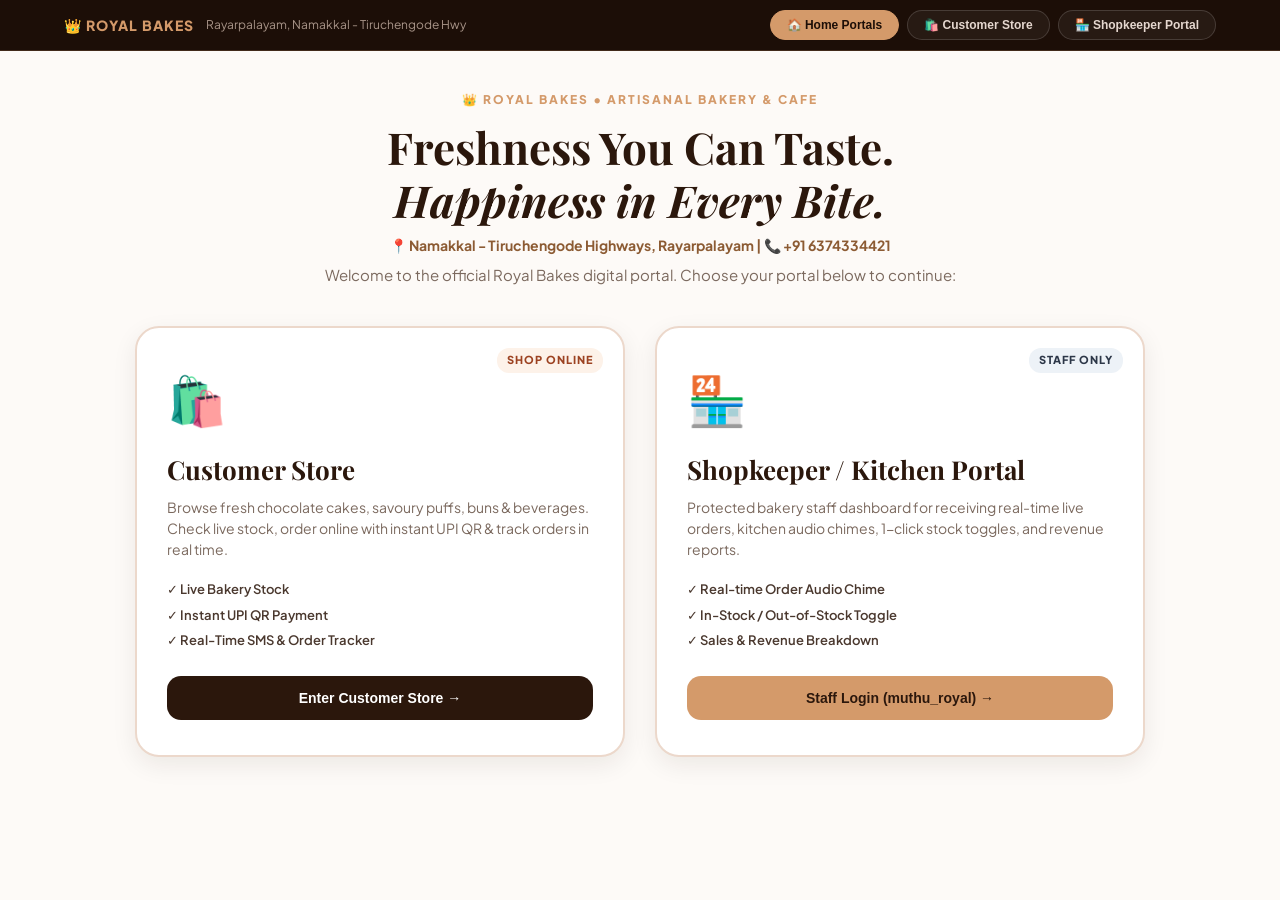
==== commit 1913b578: "Add files via upload" ====
--- a/index.html
+++ b/index.html
@@ -23,10 +23,10 @@
             <span class="portal-sub-text">Rayarpalayam, Namakkal - Tiruchengode Hwy</span>
         </div>
         <div class="portal-nav-right">
-            <button id="navBtnLanding" class="nav-portal-btn" onclick="showView('landing')">
-                🏠 Home
+            <button id="navBtnLanding" class="nav-portal-btn active" onclick="showView('landing')">
+                🏠 Home Portals
             </button>
-            <button id="navBtnCustomer" class="nav-portal-btn active" onclick="showView('customer')">
+            <button id="navBtnCustomer" class="nav-portal-btn" onclick="showView('customer')">
                 🛍️ Customer Store
             </button>
             <button id="navBtnShopkeeper" class="nav-portal-btn" onclick="openShopkeeperAuthModal()">
@@ -39,12 +39,12 @@
     <!-- ================================================================= -->
     <!-- =================== VIEW 1: HOME PORTAL LANDING ================= -->
     <!-- ================================================================= -->
-    <section id="viewLanding" class="app-view">
+    <section id="viewLanding" class="app-view active">
         <div class="landing-hero-container">
             <div class="landing-top-badge">👑 ROYAL BAKES • ARTISANAL BAKERY & CAFE</div>
             <h1>Freshness You Can Taste.<br><i>Happiness in Every Bite.</i></h1>
             <p class="landing-loc-text">📍 Namakkal - Tiruchengode Highways, Rayarpalayam | 📞 +91 6374334421</p>
-            <p class="landing-sub-text">Welcome to the official Royal Bakes digital portal. Please select your portal below:</p>
+            <p class="landing-sub-text">Welcome to the official Royal Bakes digital portal. Choose your portal below to continue:</p>
 
             <div class="portal-choice-grid">
                 <!-- CUSTOMER CHOICE CARD -->
@@ -52,11 +52,11 @@
                     <div class="choice-badge">SHOP ONLINE</div>
                     <div class="choice-icon">🛍️</div>
                     <h2>Customer Store</h2>
-                    <p>Browse 20+ fresh chocolate cakes, crispy puffs, buns & beverages. Order online with instant UPI QR & live SMS/WhatsApp order updates.</p>
+                    <p>Browse fresh chocolate cakes, savoury puffs, buns & beverages. Check live stock, order online with instant UPI QR & track orders in real time.</p>
                     <div class="choice-features">
-                        <span>✓ Live Stock Status</span>
+                        <span>✓ Live Bakery Stock</span>
                         <span>✓ Instant UPI QR Payment</span>
-                        <span>✓ Digital Ticket Receipt</span>
+                        <span>✓ Real-Time SMS & Order Tracker</span>
                     </div>
                     <button class="choice-btn primary">Enter Customer Store →</button>
                 </div>
@@ -66,13 +66,13 @@
                     <div class="choice-badge staff-badge">STAFF ONLY</div>
                     <div class="choice-icon">🏪</div>
                     <h2>Shopkeeper / Kitchen Portal</h2>
-                    <p>Protected bakery staff dashboard for receiving live orders, kitchen status updates, menu pricing, stock toggle, and revenue reports.</p>
+                    <p>Protected bakery staff dashboard for receiving real-time live orders, kitchen audio chimes, 1-click stock toggles, and revenue reports.</p>
                     <div class="choice-features">
                         <span>✓ Real-time Order Audio Chime</span>
-                        <span>✓ 1-Click Stock Toggle</span>
-                        <span>✓ Revenue & Sales Analytics</span>
-                    </div>
-                    <button class="choice-btn secondary">Staff Login →</button>
+                        <span>✓ In-Stock / Out-of-Stock Toggle</span>
+                        <span>✓ Sales & Revenue Breakdown</span>
+                    </div>
+                    <button class="choice-btn secondary">Staff Login (muthu_royal) →</button>
                 </div>
             </div>
         </div>
@@ -82,7 +82,7 @@
     <!-- ================================================================= -->
     <!-- =================== VIEW 2: CUSTOMER STORE ====================== -->
     <!-- ================================================================= -->
-    <section id="viewCustomer" class="app-view active">
+    <section id="viewCustomer" class="app-view">
 
         <!-- ANNOUNCEMENT BANNER -->
         <div class="announcement-banner">
@@ -107,7 +107,7 @@
                 <a href="javascript:void(0)" onclick="openOrdersModal()">
                     My Orders <span id="customerOrdersCountBadge" class="nav-item-badge" style="display:none;">0</span>
                 </a>
-                <a href="javascript:void(0)" onclick="openShopkeeperAuthModal()">🏪 Kitchen Staff</a>
+                <a href="javascript:void(0)" onclick="openShopkeeperAuthModal()">🏪 Staff Portal</a>
             </div>
 
             <div class="store-nav-actions">
@@ -197,7 +197,7 @@
 
 
     <!-- ================================================================= -->
-    <!-- =================== VIEW 3: CHECKOUT PAGE ======================= -->
+    <!-- =================== VIEW 3: CHECKOUT PAGE (MINIMAL & SLEEK) ====== -->
     <!-- ================================================================= -->
     <section id="viewCheckout" class="app-view">
         <div class="checkout-page-wrapper">
@@ -206,9 +206,9 @@
             </button>
 
             <div class="checkout-header-block">
-                <span class="checkout-tag">ROYAL BAKES CHECKOUT</span>
-                <h1>Delivery & Payment Details</h1>
-                <p>Complete your address in Rayarpalayam / Namakkal and choose your payment method</p>
+                <span class="checkout-tag">ROYAL BAKES • EASY CHECKOUT</span>
+                <h1>Delivery & Payment</h1>
+                <p>Complete your delivery details and choose instant payment</p>
             </div>
 
             <div class="checkout-two-col-grid">
@@ -216,30 +216,40 @@
                 <!-- LEFT COL: CUSTOMER & PAYMENT FORM -->
                 <div class="checkout-form-column">
 
-                    <!-- STEP 1: CUSTOMER DETAILS -->
+                    <!-- STEP 1: MINIMAL CUSTOMER DETAILS -->
                     <div class="form-section-card">
                         <div class="card-step-badge">Step 1</div>
-                        <h3>Customer & Delivery Address</h3>
-
-                        <label for="chkName">Full Name *</label>
-                        <input type="text" id="chkName" placeholder="e.g. Muthukrishnan S" required>
-
-                        <label for="chkPhone">Mobile Number (10 Digits) *</label>
-                        <input type="tel" id="chkPhone" maxlength="10" placeholder="e.g. 9876543210" required>
-
-                        <label for="chkAddress">Complete Delivery Address *</label>
-                        <textarea id="chkAddress" rows="3" placeholder="Door No, Street, Landmark, Rayarpalayam / Namakkal Area" required></textarea>
-
-                        <label for="chkSlot">Preferred Delivery Slot</label>
-                        <select id="chkSlot" class="form-select">
-                            <option value="Immediate (Within 45 Mins)">⚡ Immediate (Within 45 Mins)</option>
-                            <option value="Today Evening (5:00 PM - 7:00 PM)">🌅 Today Evening (5:00 PM - 7:00 PM)</option>
-                            <option value="Tonight (7:00 PM - 9:00 PM)">🌙 Tonight (7:00 PM - 9:00 PM)</option>
-                            <option value="Tomorrow Morning (8:00 AM - 10:00 AM)">☀️ Tomorrow Morning (8:00 AM - 10:00 AM)</option>
-                        </select>
-
-                        <label for="chkNote">Special Instructions / Cake Inscription <small>(Optional)</small></label>
-                        <input type="text" id="chkNote" placeholder="e.g. Please write 'Happy Birthday' on chocolate cake">
+                        <h3>Customer Information</h3>
+
+                        <div class="form-row-grid">
+                            <div>
+                                <label for="chkName">Your Full Name *</label>
+                                <input type="text" id="chkName" placeholder="e.g. Muthukrishnan S" required>
+                            </div>
+                            <div>
+                                <label for="chkPhone">Mobile Number (10 Digits) *</label>
+                                <input type="tel" id="chkPhone" maxlength="10" placeholder="e.g. 9876543210" required>
+                            </div>
+                        </div>
+
+                        <label for="chkAddress">Delivery Address *</label>
+                        <textarea id="chkAddress" rows="2" placeholder="Door No, Street, Landmark, Rayarpalayam / Namakkal Area" required></textarea>
+
+                        <div class="form-row-grid">
+                            <div>
+                                <label for="chkSlot">Delivery Time Slot</label>
+                                <select id="chkSlot" class="form-select">
+                                    <option value="Immediate (Within 45 Mins)">⚡ Immediate (Within 45 Mins)</option>
+                                    <option value="Today Evening (5:00 PM - 7:00 PM)">🌅 Today Evening (5:00 PM - 7:00 PM)</option>
+                                    <option value="Tonight (7:00 PM - 9:00 PM)">🌙 Tonight (7:00 PM - 9:00 PM)</option>
+                                    <option value="Tomorrow Morning (8:00 AM - 10:00 AM)">☀️ Tomorrow Morning (8:00 AM - 10:00 AM)</option>
+                                </select>
+                            </div>
+                            <div>
+                                <label for="chkNote">Cake Inscription / Note</label>
+                                <input type="text" id="chkNote" placeholder="e.g. Write 'Happy Birthday'">
+                            </div>
+                        </div>
                     </div>
 
                     <!-- STEP 2: PAYMENT OPTIONS -->
--- a/style.css
+++ b/style.css
@@ -750,6 +750,12 @@
     margin-bottom: 15px;
 }
 
+.form-row-grid {
+    display: grid;
+    grid-template-columns: 1fr 1fr;
+    gap: 15px;
+}
+
 .form-section-card label {
     display: block;
     font-size: 13px;
@@ -1878,6 +1884,7 @@
 @media (max-width: 768px) {
     .portal-choice-grid,
     .checkout-two-col-grid,
+    .form-row-grid,
     .footer-inner {
         grid-template-columns: 1fr;
     }
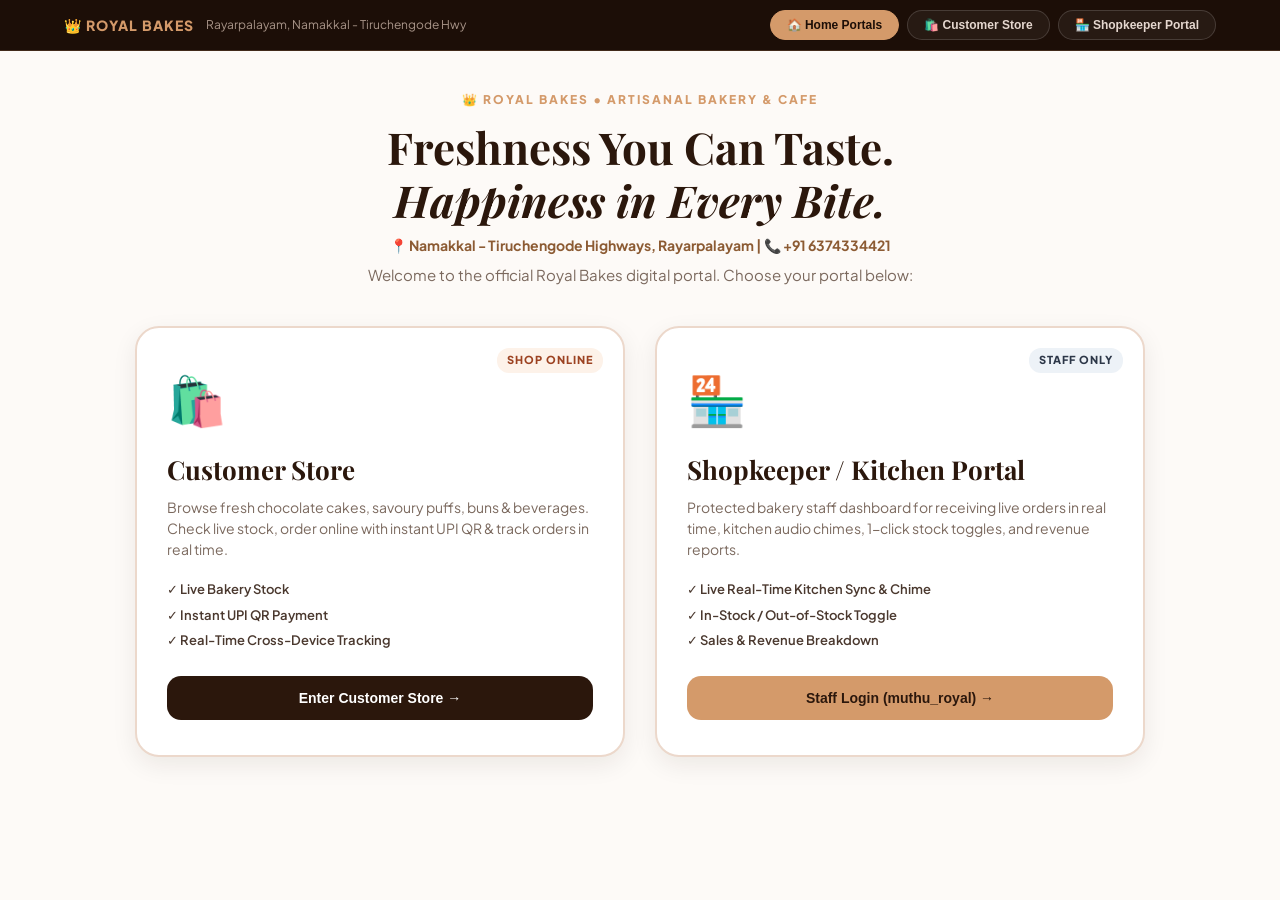
==== commit 2d5f9674: "Project Review-1: Functional 35% Prototype" ====
--- a/index.html
+++ b/index.html
@@ -44,7 +44,7 @@
             <div class="landing-top-badge">👑 ROYAL BAKES • ARTISANAL BAKERY & CAFE</div>
             <h1>Freshness You Can Taste.<br><i>Happiness in Every Bite.</i></h1>
             <p class="landing-loc-text">📍 Namakkal - Tiruchengode Highways, Rayarpalayam | 📞 +91 6374334421</p>
-            <p class="landing-sub-text">Welcome to the official Royal Bakes digital portal. Choose your portal below to continue:</p>
+            <p class="landing-sub-text">Welcome to the official Royal Bakes digital portal. Choose your portal below:</p>
 
             <div class="portal-choice-grid">
                 <!-- CUSTOMER CHOICE CARD -->
@@ -56,7 +56,7 @@
                     <div class="choice-features">
                         <span>✓ Live Bakery Stock</span>
                         <span>✓ Instant UPI QR Payment</span>
-                        <span>✓ Real-Time SMS & Order Tracker</span>
+                        <span>✓ Real-Time Cross-Device Tracking</span>
                     </div>
                     <button class="choice-btn primary">Enter Customer Store →</button>
                 </div>
@@ -66,9 +66,9 @@
                     <div class="choice-badge staff-badge">STAFF ONLY</div>
                     <div class="choice-icon">🏪</div>
                     <h2>Shopkeeper / Kitchen Portal</h2>
-                    <p>Protected bakery staff dashboard for receiving real-time live orders, kitchen audio chimes, 1-click stock toggles, and revenue reports.</p>
+                    <p>Protected bakery staff dashboard for receiving live orders in real time, kitchen audio chimes, 1-click stock toggles, and revenue reports.</p>
                     <div class="choice-features">
-                        <span>✓ Real-time Order Audio Chime</span>
+                        <span>✓ Live Real-Time Kitchen Sync & Chime</span>
                         <span>✓ In-Stock / Out-of-Stock Toggle</span>
                         <span>✓ Sales & Revenue Breakdown</span>
                     </div>
@@ -446,7 +446,7 @@
                 </div>
                 <div class="sk-top-actions">
                     <span class="live-status-pill">
-                        <span class="live-pulse-dot"></span> Kitchen Sync Live
+                        <span class="live-pulse-dot"></span> Kitchen Sync Live (SSE)
                     </span>
                     <button class="sk-primary-btn" onclick="openAddProductModal()">+ Add New Product</button>
                     <button class="sk-secondary-btn" onclick="logoutShopkeeper()">Logout 🚪</button>
@@ -613,10 +613,10 @@
                     🔑 Authorized Kitchen Staff Only
                 </div>
                 <label>Username *</label>
-                <input type="text" id="skLoginUser" placeholder="Enter username (e.g. muthu_royal)" required>
+                <input type="text" id="skLoginUser" placeholder="Enter username (muthu_royal)" required>
 
                 <label>Password *</label>
-                <input type="password" id="skLoginPass" placeholder="Enter password" required>
+                <input type="password" id="skLoginPass" placeholder="Enter password (royal123)" required>
 
                 <button type="submit" class="sk-primary-btn full-btn">
                     Verify & Enter Kitchen Portal →
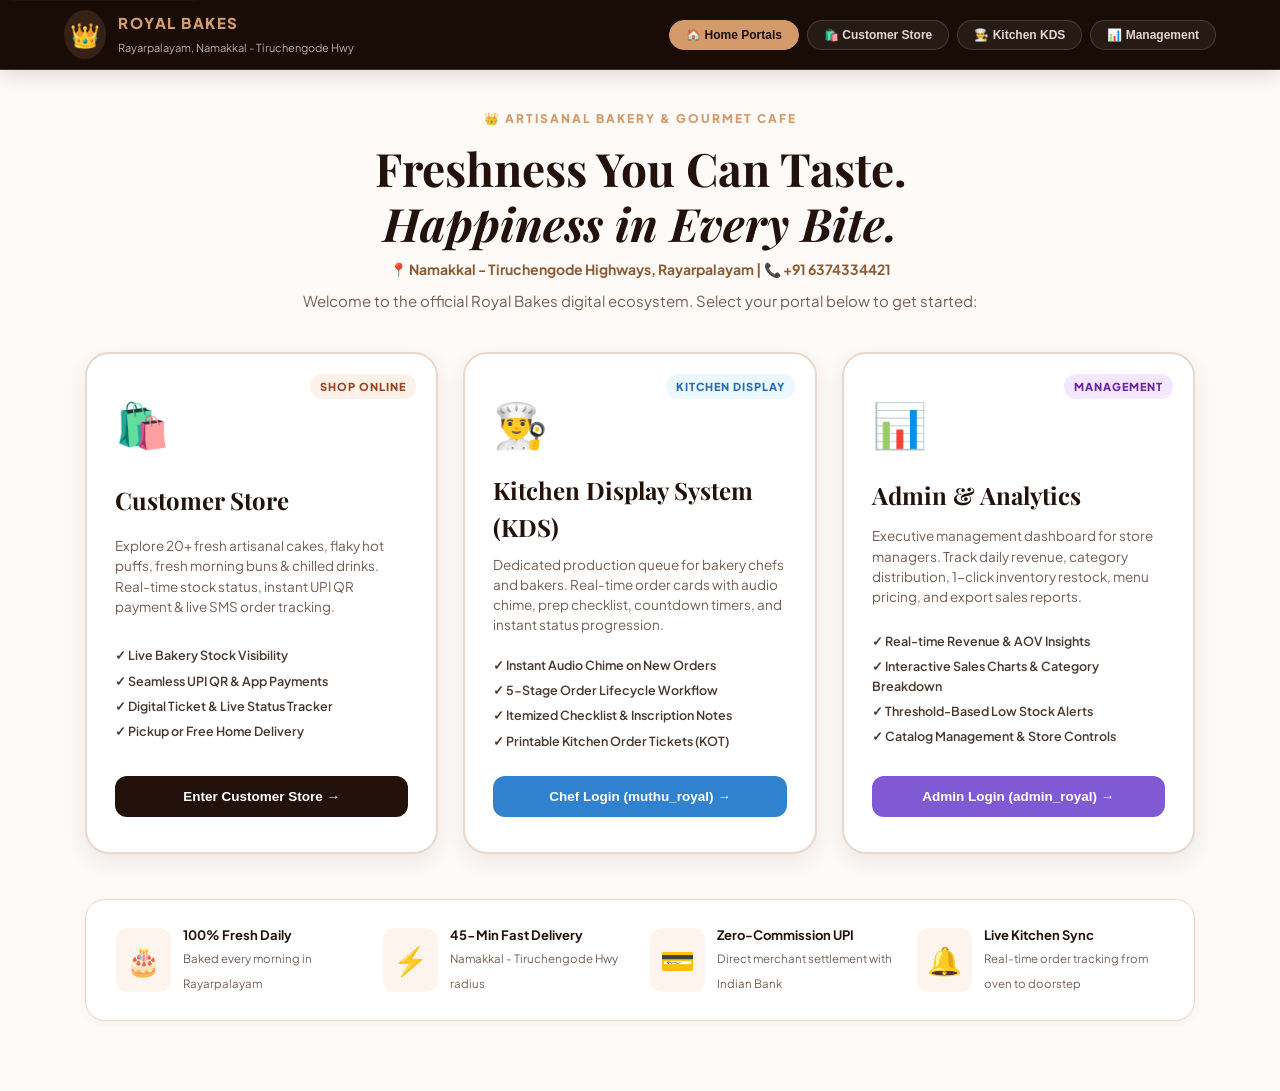
==== commit 614bb138: "feat: expand Royal Bakes ordering and kitchen management platform" ====
--- a/index.html
+++ b/index.html
@@ -4,34 +4,45 @@
 <head>
     <meta charset="UTF-8">
     <meta name="viewport" content="width=device-width, initial-scale=1.0">
-    <title>Royal Bakes — Rayarpalayam, Namakkal | Customer & Kitchen Portal</title>
+    <meta name="description" content="Royal Bakes — Artisanal Bakery & Cafe in Rayarpalayam, Namakkal. Order fresh cakes, puffs, breads, and beverages with instant UPI payment and real-time kitchen tracking.">
+    <title>Royal Bakes — Artisanal Bakery & Real-Time Kitchen Platform | Rayarpalayam</title>
     <link rel="stylesheet" href="style.css">
     <link rel="preconnect" href="https://fonts.googleapis.com">
     <link rel="preconnect" href="https://fonts.gstatic.com" crossorigin>
-    <link href="https://fonts.googleapis.com/css2?family=Plus+Jakarta+Sans:wght@400;500;600;700;800&family=Playfair+Display:ital,wght@0,600;1,500;1,700&display=swap" rel="stylesheet">
+    <link href="https://fonts.googleapis.com/css2?family=Plus+Jakarta+Sans:wght@300;400;500;600;700;800&family=Playfair+Display:ital,wght@0,600;0,700;0,800;1,500;1,700&display=swap" rel="stylesheet">
 </head>
 
 <body>
 
+    <!-- ACCESSIBILITY SKIP LINK -->
+    <a href="#mainContent" class="skip-link">Skip to main content</a>
+
     <!-- TOAST NOTIFICATION CONTAINER -->
-    <div id="toastContainer" class="toast-container" aria-live="polite"></div>
-
-    <!-- GLOBAL TOP PORTAL BAR -->
-    <header class="portal-nav-bar">
-        <div class="portal-nav-left" onclick="showView('landing')">
-            <span class="portal-brand-badge">👑 ROYAL BAKES</span>
-            <span class="portal-sub-text">Rayarpalayam, Namakkal - Tiruchengode Hwy</span>
-        </div>
-        <div class="portal-nav-right">
+    <div id="toastContainer" class="toast-container" aria-live="polite" aria-atomic="true"></div>
+
+    <!-- GLOBAL TOP PORTAL NAVIGATION BAR -->
+    <header class="portal-nav-bar" role="banner">
+        <div class="portal-nav-left" onclick="showView('landing')" tabindex="0" role="button" aria-label="Go to Royal Bakes Home">
+            <div class="brand-crest">👑</div>
+            <div>
+                <span class="portal-brand-badge">ROYAL BAKES</span>
+                <span class="portal-sub-text">Rayarpalayam, Namakkal - Tiruchengode Hwy</span>
+            </div>
+        </div>
+
+        <div class="portal-nav-right" role="navigation" aria-label="Portal Switcher">
             <button id="navBtnLanding" class="nav-portal-btn active" onclick="showView('landing')">
                 🏠 Home Portals
             </button>
             <button id="navBtnCustomer" class="nav-portal-btn" onclick="showView('customer')">
                 🛍️ Customer Store
             </button>
-            <button id="navBtnShopkeeper" class="nav-portal-btn" onclick="openShopkeeperAuthModal()">
-                🏪 Shopkeeper Portal <span id="skPendingBadge" class="sk-alert-badge" style="display:none;">0</span>
+            <button id="navBtnKitchen" class="nav-portal-btn" onclick="openStaffAuthModal('kitchen')">
+                👨‍🍳 Kitchen KDS <span id="kitchenPendingBadge" class="nav-counter-pill" style="display:none;">0</span>
             </button>
+            <button id="navBtnAdmin" class="nav-portal-btn" onclick="openStaffAuthModal('admin')">
+                📊 Management
+            </button>
         </div>
     </header>
 
@@ -39,40 +50,78 @@
     <!-- ================================================================= -->
     <!-- =================== VIEW 1: HOME PORTAL LANDING ================= -->
     <!-- ================================================================= -->
-    <section id="viewLanding" class="app-view active">
+    <main id="mainContent">
+    <section id="viewLanding" class="app-view active" aria-label="Home Portals Selection">
         <div class="landing-hero-container">
-            <div class="landing-top-badge">👑 ROYAL BAKES • ARTISANAL BAKERY & CAFE</div>
+            <div class="landing-top-badge">👑 ARTISANAL BAKERY & GOURMET CAFE</div>
             <h1>Freshness You Can Taste.<br><i>Happiness in Every Bite.</i></h1>
             <p class="landing-loc-text">📍 Namakkal - Tiruchengode Highways, Rayarpalayam | 📞 +91 6374334421</p>
-            <p class="landing-sub-text">Welcome to the official Royal Bakes digital portal. Choose your portal below:</p>
+            <p class="landing-sub-text">Welcome to the official Royal Bakes digital ecosystem. Select your portal below to get started:</p>
 
             <div class="portal-choice-grid">
-                <!-- CUSTOMER CHOICE CARD -->
-                <div class="choice-card customer-card" onclick="showView('customer')">
+                <!-- 1. CUSTOMER STORE CARD -->
+                <div class="choice-card customer-card" onclick="showView('customer')" tabindex="0" role="button">
                     <div class="choice-badge">SHOP ONLINE</div>
                     <div class="choice-icon">🛍️</div>
                     <h2>Customer Store</h2>
-                    <p>Browse fresh chocolate cakes, savoury puffs, buns & beverages. Check live stock, order online with instant UPI QR & track orders in real time.</p>
+                    <p>Explore 20+ fresh artisanal cakes, flaky hot puffs, fresh morning buns & chilled drinks. Real-time stock status, instant UPI QR payment & live SMS order tracking.</p>
                     <div class="choice-features">
-                        <span>✓ Live Bakery Stock</span>
-                        <span>✓ Instant UPI QR Payment</span>
-                        <span>✓ Real-Time Cross-Device Tracking</span>
+                        <span>✓ Live Bakery Stock Visibility</span>
+                        <span>✓ Seamless UPI QR & App Payments</span>
+                        <span>✓ Digital Ticket & Live Status Tracker</span>
+                        <span>✓ Pickup or Free Home Delivery</span>
                     </div>
                     <button class="choice-btn primary">Enter Customer Store →</button>
                 </div>
 
-                <!-- SHOPKEEPER CHOICE CARD -->
-                <div class="choice-card shopkeeper-card" onclick="openShopkeeperAuthModal()">
-                    <div class="choice-badge staff-badge">STAFF ONLY</div>
-                    <div class="choice-icon">🏪</div>
-                    <h2>Shopkeeper / Kitchen Portal</h2>
-                    <p>Protected bakery staff dashboard for receiving live orders in real time, kitchen audio chimes, 1-click stock toggles, and revenue reports.</p>
+                <!-- 2. KITCHEN KDS CARD -->
+                <div class="choice-card kitchen-card" onclick="openStaffAuthModal('kitchen')" tabindex="0" role="button">
+                    <div class="choice-badge staff-badge">KITCHEN DISPLAY</div>
+                    <div class="choice-icon">👨‍🍳</div>
+                    <h2>Kitchen Display System (KDS)</h2>
+                    <p>Dedicated production queue for bakery chefs and bakers. Real-time order cards with audio chime, prep checklist, countdown timers, and instant status progression.</p>
                     <div class="choice-features">
-                        <span>✓ Live Real-Time Kitchen Sync & Chime</span>
-                        <span>✓ In-Stock / Out-of-Stock Toggle</span>
-                        <span>✓ Sales & Revenue Breakdown</span>
-                    </div>
-                    <button class="choice-btn secondary">Staff Login (muthu_royal) →</button>
+                        <span>✓ Instant Audio Chime on New Orders</span>
+                        <span>✓ 5-Stage Order Lifecycle Workflow</span>
+                        <span>✓ Itemized Checklist & Inscription Notes</span>
+                        <span>✓ Printable Kitchen Order Tickets (KOT)</span>
+                    </div>
+                    <button class="choice-btn secondary">Chef Login (muthu_royal) →</button>
+                </div>
+
+                <!-- 3. ADMIN MANAGEMENT CARD -->
+                <div class="choice-card admin-card" onclick="openStaffAuthModal('admin')" tabindex="0" role="button">
+                    <div class="choice-badge admin-badge">MANAGEMENT</div>
+                    <div class="choice-icon">📊</div>
+                    <h2>Admin & Analytics</h2>
+                    <p>Executive management dashboard for store managers. Track daily revenue, category distribution, 1-click inventory restock, menu pricing, and export sales reports.</p>
+                    <div class="choice-features">
+                        <span>✓ Real-time Revenue & AOV Insights</span>
+                        <span>✓ Interactive Sales Charts & Category Breakdown</span>
+                        <span>✓ Threshold-Based Low Stock Alerts</span>
+                        <span>✓ Catalog Management & Store Controls</span>
+                    </div>
+                    <button class="choice-btn tertiary">Admin Login (admin_royal) →</button>
+                </div>
+            </div>
+
+            <!-- TRUST METRICS BAR -->
+            <div class="landing-trust-bar">
+                <div class="trust-item">
+                    <span class="trust-icon">🎂</span>
+                    <div><strong>100% Fresh Daily</strong><small>Baked every morning in Rayarpalayam</small></div>
+                </div>
+                <div class="trust-item">
+                    <span class="trust-icon">⚡</span>
+                    <div><strong>45-Min Fast Delivery</strong><small>Namakkal - Tiruchengode Hwy radius</small></div>
+                </div>
+                <div class="trust-item">
+                    <span class="trust-icon">💳</span>
+                    <div><strong>Zero-Commission UPI</strong><small>Direct merchant settlement with Indian Bank</small></div>
+                </div>
+                <div class="trust-item">
+                    <span class="trust-icon">🔔</span>
+                    <div><strong>Live Kitchen Sync</strong><small>Real-time order tracking from oven to doorstep</small></div>
                 </div>
             </div>
         </div>
@@ -82,11 +131,11 @@
     <!-- ================================================================= -->
     <!-- =================== VIEW 2: CUSTOMER STORE ====================== -->
     <!-- ================================================================= -->
-    <section id="viewCustomer" class="app-view">
+    <section id="viewCustomer" class="app-view" aria-label="Customer Bakery Store">
 
         <!-- ANNOUNCEMENT BANNER -->
         <div class="announcement-banner">
-            <span>👑 Welcome to <strong>Royal Bakes</strong>, Rayarpalayam! Use coupon <strong>SWEET10</strong> for 10% OFF | Free delivery above ₹499!</span>
+            <span>👑 <strong>Royal Bakes Special:</strong> Use code <strong>SWEET10</strong> for 10% OFF | Code <strong>ROYAL50</strong> for ₹50 OFF over ₹399 | Free delivery above ₹499!</span>
         </div>
 
         <!-- STORE HEADER & NAVBAR -->
@@ -100,14 +149,15 @@
             </div>
 
             <div class="store-nav-links">
-                <a href="#menuSection" class="active">Menu</a>
+                <a href="#menuSection" class="active">Menu Catalog</a>
                 <a href="javascript:void(0)" onclick="openCustomerAuthModal()">
                     <span id="custLoginNavText">👤 Customer Login</span>
                 </a>
                 <a href="javascript:void(0)" onclick="openOrdersModal()">
                     My Orders <span id="customerOrdersCountBadge" class="nav-item-badge" style="display:none;">0</span>
                 </a>
-                <a href="javascript:void(0)" onclick="openShopkeeperAuthModal()">🏪 Staff Portal</a>
+                <a href="javascript:void(0)" onclick="openStaffAuthModal('kitchen')">👨‍🍳 Kitchen KDS</a>
+                <a href="javascript:void(0)" onclick="openStaffAuthModal('admin')">📊 Admin</a>
             </div>
 
             <div class="store-nav-actions">
@@ -124,72 +174,108 @@
         <!-- HERO BANNER -->
         <div class="store-hero">
             <div class="store-hero-content">
-                <span class="hero-tag">ROYAL BAKES • FRESH FROM THE OVEN</span>
+                <span class="hero-tag">ROYAL BAKES • ARTISANAL EXCELLENCE</span>
                 <h1>Freshly Baked with Love.<br><i>Made for Every Celebration.</i></h1>
-                <p>Namakkal - Tiruchengode Highways, Rayarpalayam. Artisanal chocolate cakes, warm jam buns, crispy savoury puffs, and chilled gourmet drinks.</p>
+                <p>Namakkal - Tiruchengode Highways, Rayarpalayam. Decadent Dutch truffle cakes, golden savoury puffs, buttery croissants, and gourmet chilled refreshments.</p>
                 <div class="hero-action-row">
-                    <a href="#menuSection" class="hero-btn-primary">Explore Menu ↓</a>
-                    <button class="hero-btn-secondary" onclick="openOrdersModal()">Track Recent Order 📦</button>
-                </div>
-            </div>
-        </div>
-
-        <!-- STORE MENU SECTION -->
+                    <a href="#menuSection" class="hero-btn-primary">Explore Menu Catalog ↓</a>
+                    <button class="hero-btn-secondary" onclick="openOrdersModal()">Track Live Order 📦</button>
+                </div>
+            </div>
+        </div>
+
+        <!-- STORE MENU CONTAINER -->
         <div class="store-menu-container" id="menuSection">
-            <div class="menu-top-row">
-                <div>
-                    <span class="menu-sub-tag">ROYAL BAKES SPECIALTIES</span>
-                    <h2 class="menu-main-title">Today's Fresh Picks</h2>
-                </div>
-
-                <div class="search-box-wrapper">
-                    <input
-                        type="text"
-                        id="storeSearchInput"
-                        placeholder="🔍 Search cakes, puffs, buns, drinks..."
-                        onkeyup="handleStoreSearch()"
-                    >
-                </div>
-            </div>
-
-            <!-- CATEGORY FILTER PILLS -->
-            <div class="category-pill-bar" id="categoryPillBar">
-                <button class="category-pill active" onclick="filterStoreCategory('all', this)">✨ All Items</button>
-                <button class="category-pill" onclick="filterStoreCategory('cakes', this)">🎂 Cakes</button>
-                <button class="category-pill" onclick="filterStoreCategory('snacks', this)">🥟 Snacks & Puffs</button>
-                <button class="category-pill" onclick="filterStoreCategory('buns', this)">🥐 Buns & Breads</button>
-                <button class="category-pill" onclick="filterStoreCategory('drinks', this)">🥤 Beverages</button>
+            
+            <!-- CONTROLS & FILTER BAR -->
+            <div class="menu-control-panel">
+                <div class="menu-titles-block">
+                    <span class="menu-sub-tag">DAILY FRESH BATCH</span>
+                    <h2 class="menu-main-title">Today's Bakery Collection</h2>
+                    <p class="menu-desc-text">Handcrafted daily using fine Belgian cocoa, real dairy butter, and local farm ingredients.</p>
+                </div>
+
+                <div class="menu-search-and-sort">
+                    <div class="search-input-wrapper">
+                        <span class="search-icon">🔍</span>
+                        <input
+                            type="text"
+                            id="storeSearchInput"
+                            placeholder="Search cakes, pastries, puffs, buns, drinks..."
+                            onkeyup="handleStoreSearch()"
+                            aria-label="Search bakery items"
+                        >
+                    </div>
+
+                    <div class="filter-dropdown-row">
+                        <select id="dietFilterSelect" class="filter-select" onchange="handleDietFilter(this.value)">
+                            <option value="all">🌱 All Diets</option>
+                            <option value="veg">🟢 Pure Veg / Eggless</option>
+                            <option value="nonveg">🔴 Non-Veg</option>
+                        </select>
+
+                        <select id="sortSelect" class="filter-select" onchange="handleSortOption(this.value)">
+                            <option value="featured">✨ Featured & Popular</option>
+                            <option value="price-asc">💵 Price: Low to High</option>
+                            <option value="price-desc">💎 Price: High to Low</option>
+                            <option value="rating">⭐ Highest Rated</option>
+                        </select>
+                    </div>
+                </div>
+            </div>
+
+            <!-- CATEGORY PILL NAVIGATION -->
+            <div class="category-pill-bar" id="categoryPillBar" role="tablist">
+                <button class="category-pill active" onclick="filterStoreCategory('all', this)">✨ All Items (<span id="catCountAll">0</span>)</button>
+                <button class="category-pill" onclick="filterStoreCategory('cakes', this)">🎂 Cakes (<span id="catCountCakes">0</span>)</button>
+                <button class="category-pill" onclick="filterStoreCategory('pastries', this)">🍰 Pastries (<span id="catCountPastries">0</span>)</button>
+                <button class="category-pill" onclick="filterStoreCategory('snacks', this)">🥟 Snacks & Puffs (<span id="catCountSnacks">0</span>)</button>
+                <button class="category-pill" onclick="filterStoreCategory('buns', this)">🥐 Buns & Breads (<span id="catCountBuns">0</span>)</button>
+                <button class="category-pill" onclick="filterStoreCategory('cookies', this)">🍪 Cookies (<span id="catCountCookies">0</span>)</button>
+                <button class="category-pill" onclick="filterStoreCategory('desserts', this)">🍮 Desserts (<span id="catCountDesserts">0</span>)</button>
+                <button class="category-pill" onclick="filterStoreCategory('drinks', this)">🥤 Beverages (<span id="catCountDrinks">0</span>)</button>
             </div>
 
             <!-- PRODUCTS GRID -->
-            <div id="storeProductsGrid" class="store-products-grid">
+            <div id="storeProductsGrid" class="store-products-grid" aria-live="polite">
                 <!-- Populated dynamically via JS -->
             </div>
         </div>
 
         <!-- FOOTER -->
-        <footer class="store-footer">
+        <footer class="store-footer" role="contentinfo">
             <div class="footer-inner">
                 <div class="footer-col">
-                    <h3>👑 Royal Bakes</h3>
-                    <p>Artisanal bakery and cafe. Handcrafted freshness and delicious pastries delivered to your home.</p>
-                    <p style="margin-top:8px; font-size:12px; color:#d49a6a;">📍 Namakkal - Tiruchengode Highways, Rayarpalayam</p>
+                    <div class="footer-brand">
+                        <span class="footer-crest">👑</span>
+                        <h3>Royal Bakes</h3>
+                    </div>
+                    <p>Artisanal bakery, patisserie & cafe. Handcrafted freshness and gourmet pastries delivered directly to your home in Namakkal district.</p>
+                    <div class="footer-badge-loc">📍 Namakkal - Tiruchengode Highways, Rayarpalayam</div>
                 </div>
                 <div class="footer-col">
-                    <h4>Quick Links</h4>
-                    <a href="#menuSection">Browse Menu</a>
-                    <a href="javascript:void(0)" onclick="openOrdersModal()">Track Orders</a>
-                    <a href="javascript:void(0)" onclick="openShopkeeperAuthModal()">Shopkeeper Portal</a>
+                    <h4>Customer Portals</h4>
+                    <a href="#menuSection">Browse Menu Catalog</a>
+                    <a href="javascript:void(0)" onclick="openOrdersModal()">Track Live Orders</a>
+                    <a href="javascript:void(0)" onclick="openCustomerAuthModal()">Customer Account</a>
+                    <a href="javascript:void(0)" onclick="showView('landing')">Portal Hub</a>
                 </div>
                 <div class="footer-col">
-                    <h4>Direct Contact & SMS</h4>
+                    <h4>Staff Portals</h4>
+                    <a href="javascript:void(0)" onclick="openStaffAuthModal('kitchen')">👨‍🍳 Kitchen Display System</a>
+                    <a href="javascript:void(0)" onclick="openStaffAuthModal('admin')">📊 Management Dashboard</a>
+                    <a href="javascript:void(0)" onclick="openStaffAuthModal('admin')">📦 Inventory & Stock</a>
+                </div>
+                <div class="footer-col">
+                    <h4>Contact & Direct UPI</h4>
                     <p id="footerContactPhone">📞 +91 6374334421</p>
                     <p id="footerContactUpi">💳 UPI: muthukrishnans2002@okhdfcbank</p>
-                    <p>⚡ Indian Bank • 4189</p>
+                    <p>🏦 Indian Bank • Branch 4189</p>
+                    <div class="footer-hours">🕒 Open Daily: 8:00 AM – 10:30 PM</div>
                 </div>
             </div>
             <div class="footer-copyright">
-                <small>© 2026 Royal Bakes, Rayarpalayam • Authorized Bakery Ordering Portal</small>
+                <small>© 2026 Royal Bakes, Rayarpalayam. All Rights Reserved • Project Better Tomorrow</small>
             </div>
         </footer>
 
@@ -197,18 +283,18 @@
 
 
     <!-- ================================================================= -->
-    <!-- =================== VIEW 3: CHECKOUT PAGE (MINIMAL & SLEEK) ====== -->
-    <!-- ================================================================= -->
-    <section id="viewCheckout" class="app-view">
+    <!-- =================== VIEW 3: CHECKOUT PAGE ======================= -->
+    <!-- ================================================================= -->
+    <section id="viewCheckout" class="app-view" aria-label="Checkout Page">
         <div class="checkout-page-wrapper">
             <button class="view-back-btn" onclick="showView('customer')">
                 ← Back to Bakery Menu
             </button>
 
             <div class="checkout-header-block">
-                <span class="checkout-tag">ROYAL BAKES • EASY CHECKOUT</span>
-                <h1>Delivery & Payment</h1>
-                <p>Complete your delivery details and choose instant payment</p>
+                <span class="checkout-tag">ROYAL BAKES • SECURE CHECKOUT</span>
+                <h1>Delivery & Payment Selection</h1>
+                <p>Complete your delivery preferences and choose your payment method</p>
             </div>
 
             <div class="checkout-two-col-grid">
@@ -216,14 +302,34 @@
                 <!-- LEFT COL: CUSTOMER & PAYMENT FORM -->
                 <div class="checkout-form-column">
 
-                    <!-- STEP 1: MINIMAL CUSTOMER DETAILS -->
+                    <!-- STEP 1: ORDER TYPE & CUSTOMER DETAILS -->
                     <div class="form-section-card">
                         <div class="card-step-badge">Step 1</div>
-                        <h3>Customer Information</h3>
+                        <h3>1. Fulfillment & Customer Details</h3>
+
+                        <!-- FULFILLMENT MODE SELECTOR -->
+                        <div class="fulfillment-mode-selector">
+                            <label class="fulfillment-option" onclick="setFulfillmentMode('delivery')">
+                                <input type="radio" name="fulfillmentMode" id="modeDelivery" value="delivery" checked>
+                                <span class="fulfillment-box">
+                                    <span class="fulfillment-icon">🚚</span>
+                                    <strong>Home Delivery</strong>
+                                    <small>Direct to your doorstep</small>
+                                </span>
+                            </label>
+                            <label class="fulfillment-option" onclick="setFulfillmentMode('pickup')">
+                                <input type="radio" name="fulfillmentMode" id="modePickup" value="pickup">
+                                <span class="fulfillment-box">
+                                    <span class="fulfillment-icon">🏪</span>
+                                    <strong>Store Pickup</strong>
+                                    <small>Rayarpalayam Counter</small>
+                                </span>
+                            </label>
+                        </div>
 
                         <div class="form-row-grid">
                             <div>
-                                <label for="chkName">Your Full Name *</label>
+                                <label for="chkName">Full Name *</label>
                                 <input type="text" id="chkName" placeholder="e.g. Muthukrishnan S" required>
                             </div>
                             <div>
@@ -232,57 +338,65 @@
                             </div>
                         </div>
 
-                        <label for="chkAddress">Delivery Address *</label>
-                        <textarea id="chkAddress" rows="2" placeholder="Door No, Street, Landmark, Rayarpalayam / Namakkal Area" required></textarea>
+                        <div id="deliveryAddressBlock">
+                            <label for="chkAddress">Complete Delivery Address *</label>
+                            <textarea id="chkAddress" rows="2" placeholder="Door No, Street Name, Landmark, Rayarpalayam / Namakkal Area" required></textarea>
+                        </div>
+
+                        <div id="pickupLocationBlock" style="display:none;" class="pickup-info-card">
+                            <span>📍 Pickup Location: <strong>Royal Bakes, Namakkal - Tiruchengode Highways, Rayarpalayam</strong></span>
+                            <small>Your order will be ready at the bakery counter. Zero delivery fee applied.</small>
+                        </div>
 
                         <div class="form-row-grid">
                             <div>
-                                <label for="chkSlot">Delivery Time Slot</label>
+                                <label for="chkSlot">Preferred Time Slot *</label>
                                 <select id="chkSlot" class="form-select">
-                                    <option value="Immediate (Within 45 Mins)">⚡ Immediate (Within 45 Mins)</option>
-                                    <option value="Today Evening (5:00 PM - 7:00 PM)">🌅 Today Evening (5:00 PM - 7:00 PM)</option>
-                                    <option value="Tonight (7:00 PM - 9:00 PM)">🌙 Tonight (7:00 PM - 9:00 PM)</option>
-                                    <option value="Tomorrow Morning (8:00 AM - 10:00 AM)">☀️ Tomorrow Morning (8:00 AM - 10:00 AM)</option>
+                                    <option value="⚡ Immediate (Within 45 Mins)">⚡ Immediate (Within 45 Mins)</option>
+                                    <option value="🌅 Today Evening (5:00 PM - 7:00 PM)">🌅 Today Evening (5:00 PM - 7:00 PM)</option>
+                                    <option value="🌙 Tonight (7:00 PM - 9:30 PM)">🌙 Tonight (7:00 PM - 9:30 PM)</option>
+                                    <option value="☀️ Tomorrow Morning (8:00 AM - 10:30 AM)">☀️ Tomorrow Morning (8:00 AM - 10:30 AM)</option>
                                 </select>
                             </div>
                             <div>
-                                <label for="chkNote">Cake Inscription / Note</label>
-                                <input type="text" id="chkNote" placeholder="e.g. Write 'Happy Birthday'">
-                            </div>
-                        </div>
-                    </div>
-
-                    <!-- STEP 2: PAYMENT OPTIONS -->
+                                <label for="chkNote">Cake Inscription / Special Instructions</label>
+                                <input type="text" id="chkNote" placeholder="e.g. Write 'Happy Birthday Anand' on cake">
+                            </div>
+                        </div>
+                    </div>
+
+                    <!-- STEP 2: PAYMENT METHOD -->
                     <div class="form-section-card">
                         <div class="card-step-badge">Step 2</div>
-                        <h3>Payment Method</h3>
-
-                        <!-- PAYMENT METHOD SELECTOR TABS -->
-                        <div class="payment-method-selector">
-                            <button id="payTabUpi" class="pay-method-pill active" onclick="setPaymentMethod('upi')">
+                        <h3>2. Payment Method</h3>
+
+                        <!-- PAYMENT TABS -->
+                        <div class="payment-method-selector" role="tablist">
+                            <button id="payTabUpi" class="pay-method-pill active" onclick="setPaymentMethod('upi')" type="button">
                                 📱 UPI / Scan QR Code
                             </button>
-                            <button id="payTabCod" class="pay-method-pill" onclick="setPaymentMethod('cod')">
-                                💵 Cash on Delivery
+                            <button id="payTabCod" class="pay-method-pill" onclick="setPaymentMethod('cod')" type="button">
+                                💵 Cash on Delivery / Counter
                             </button>
                         </div>
 
                         <!-- UPI CONTAINER -->
                         <div id="paySectionUpi" class="payment-detail-box">
                             <div class="upi-live-tag">
-                                <span class="green-dot"></span> Instant UPI Verification
+                                <span class="green-dot"></span> Instant Merchant Direct UPI Verification
                             </div>
 
                             <div class="clean-qr-display-box">
-                                <p class="qr-instruction">Scan with Google Pay, PhonePe, Paytm, BHIM or any Banking App</p>
+                                <p class="qr-instruction">Scan with GPay, PhonePe, Paytm, BHIM, CRED or any Banking App</p>
                                 <div class="qr-image-frame">
                                     <img
                                         id="cleanQrImg"
                                         src="[data-uri]"
-                                        alt="Royal Bakes UPI QR Code"
+                                        alt="Royal Bakes UPI Payment QR Code"
                                         class="rendered-qr-code"
                                     >
                                 </div>
+                                <div class="qr-badge-sub">Muthukrishnan S • Indian Bank 4189</div>
                             </div>
 
                             <div class="upi-account-card">
@@ -299,7 +413,7 @@
                                         <small>UPI VPA ID</small>
                                         <strong id="chkUpiId">muthukrishnans2002@okhdfcbank</strong>
                                     </div>
-                                    <button class="copy-btn" onclick="copyUpiVpa()">📋 Copy ID</button>
+                                    <button class="copy-btn" onclick="copyUpiVpa()" type="button">📋 Copy ID</button>
                                 </div>
 
                                 <a
@@ -307,13 +421,13 @@
                                     class="upi-intent-btn"
                                     href="upi://pay?pa=muthukrishnans2002@okhdfcbank&pn=Muthukrishnan%20S&cu=INR"
                                 >
-                                    🚀 Pay Directly via UPI App
+                                    🚀 Launch UPI App to Pay
                                 </a>
                             </div>
 
                             <div class="utr-field-block">
-                                <label for="chkUtr">UPI Transaction Ref / UTR No. <small>(Optional)</small></label>
-                                <input type="text" id="chkUtr" maxlength="16" placeholder="e.g. 423871928371 (12 digits)">
+                                <label for="chkUtr">UPI Transaction Ref / UTR No. <small>(Recommended for faster processing)</small></label>
+                                <input type="text" id="chkUtr" maxlength="16" placeholder="e.g. 423871928371 (12-digit UTR)">
                             </div>
                         </div>
 
@@ -321,9 +435,9 @@
                         <div id="paySectionCod" class="payment-detail-box" style="display:none;">
                             <div class="cod-info-card">
                                 <div class="cod-icon-large">💵</div>
-                                <h4>Cash on Delivery Selected</h4>
-                                <p>Pay with cash or UPI directly to our delivery executive when your warm bakery order arrives.</p>
-                                <small>💡 Please keep exact change ready for a swift handover!</small>
+                                <h4>Cash on Delivery / Pay at Counter Selected</h4>
+                                <p>Pay in cash or scan QR directly with our delivery partner or at our Rayarpalayam bakery counter upon order handover.</p>
+                                <small>💡 Exact change is appreciated for swift pickup and delivery!</small>
                             </div>
                         </div>
 
@@ -345,24 +459,28 @@
                                 <span id="chkSubtotal">₹0</span>
                             </div>
                             <div class="calc-row discount-row" id="chkDiscountRow" style="display:none;">
-                                <span>Coupon Discount</span>
+                                <span>Coupon Savings <small id="chkCouponName"></small></span>
                                 <span id="chkDiscount">-₹0</span>
                             </div>
                             <div class="calc-row">
-                                <span>Delivery Fee</span>
+                                <span id="chkDeliveryLabel">Delivery Fee</span>
                                 <span id="chkDeliveryFee">₹30</span>
                             </div>
+                            <div class="calc-row">
+                                <span>Bakery Packaging</span>
+                                <span class="green-text">FREE</span>
+                            </div>
                             <div class="calc-row grand-total-row">
-                                <strong>Total Payable</strong>
+                                <strong>Total Payable Amount</strong>
                                 <strong id="chkGrandTotal">₹0</strong>
                             </div>
                         </div>
 
-                        <button class="place-order-btn" onclick="submitFinalOrder()">
-                            ✓ Confirm & Place Order
+                        <button class="place-order-btn" onclick="submitFinalOrder()" type="button">
+                            ✓ Confirm & Transmit Order
                         </button>
                         <p class="summary-secure-note">
-                            ⚡ Order is routed instantly to Royal Bakes Kitchen!
+                            ⚡ Orders are routed immediately to the Royal Bakes Kitchen Queue
                         </p>
                     </div>
                 </div>
@@ -375,15 +493,15 @@
     <!-- ================================================================= -->
     <!-- =================== VIEW 4: ORDER SUCCESS & TICKET ============== -->
     <!-- ================================================================= -->
-    <section id="viewSuccess" class="app-view">
+    <section id="viewSuccess" class="app-view" aria-label="Order Confirmation and Receipt">
         <div class="success-page-wrapper">
             <div class="success-receipt-card">
                 <div class="success-check-badge">✓</div>
-                <span class="success-top-tag">ORDER CONFIRMED & TRANSMITTED</span>
-                <h1>Thank You for Choosing Royal Bakes!</h1>
-                <p class="success-message">Your order has been sent in real-time to our Rayarpalayam kitchen. Track live progress below:</p>
-
-                <!-- LIVE 4-STEP TRACKER BAR -->
+                <span class="success-top-tag">ORDER TRANSMITTED TO KITCHEN</span>
+                <h1>Thank You for Your Order!</h1>
+                <p class="success-message">Your order has been sent to our Rayarpalayam kitchen display in real time. Track live progress below:</p>
+
+                <!-- LIVE 5-STEP TRACKER BAR -->
                 <div class="order-tracker-timeline">
                     <div class="tracker-node completed" id="trackStep1">
                         <div class="tracker-circle">1</div>
@@ -392,17 +510,22 @@
                     <div class="tracker-connector" id="trackLine1"></div>
                     <div class="tracker-node" id="trackStep2">
                         <div class="tracker-circle">2</div>
-                        <span>Baking 🎂</span>
+                        <span>Accepted</span>
                     </div>
                     <div class="tracker-connector" id="trackLine2"></div>
                     <div class="tracker-node" id="trackStep3">
                         <div class="tracker-circle">3</div>
-                        <span>Out for Delivery 🚚</span>
+                        <span>Baking 🎂</span>
                     </div>
                     <div class="tracker-connector" id="trackLine3"></div>
                     <div class="tracker-node" id="trackStep4">
                         <div class="tracker-circle">4</div>
-                        <span>Delivered ✅</span>
+                        <span>Ready 📦</span>
+                    </div>
+                    <div class="tracker-connector" id="trackLine4"></div>
+                    <div class="tracker-node" id="trackStep5">
+                        <div class="tracker-circle">5</div>
+                        <span>Completed ✅</span>
                     </div>
                 </div>
 
@@ -414,18 +537,18 @@
                 <!-- SUCCESS ACTIONS: SMS + WHATSAPP + PRINT -->
                 <div class="success-btn-row">
                     <button class="sms-action-btn" onclick="dispatchOrderToSMS()">
-                        📲 Send SMS to Royal Bakes (+91 6374334421)
+                        📲 Send SMS to Bakery (+91 6374334421)
                     </button>
                     <button class="whatsapp-action-btn" onclick="dispatchOrderToWhatsApp()">
                         💬 Send WhatsApp
                     </button>
                     <button class="print-action-btn" onclick="printReceiptTicket()">
-                        🖨️ Print Receipt
+                        🖨️ Print Invoice
                     </button>
                 </div>
 
                 <button class="continue-store-btn" onclick="showView('customer')">
-                    ← Back to Bakery Menu
+                    ← Continue Shopping
                 </button>
             </div>
         </div>
@@ -433,96 +556,204 @@
 
 
     <!-- ================================================================= -->
-    <!-- =================== VIEW 5: SHOPKEEPER DASHBOARD ================ -->
-    <!-- ================================================================= -->
-    <section id="viewShopkeeper" class="app-view">
-        <div class="shopkeeper-dashboard-wrapper">
-
-            <!-- SHOPKEEPER TOP HEADER -->
-            <div class="sk-top-bar">
-                <div class="sk-title-info">
-                    <h2>👑 Royal Bakes • Kitchen Portal</h2>
-                    <p>Rayarpalayam, Namakkal - Tiruchengode Hwy | Logged in as: <b>muthu_royal</b></p>
-                </div>
-                <div class="sk-top-actions">
+    <!-- =================== VIEW 5: KITCHEN KDS PORTAL ================== -->
+    <!-- ================================================================= -->
+    <section id="viewKitchen" class="app-view" aria-label="Kitchen Display System">
+        <div class="kds-dashboard-wrapper">
+
+            <!-- KDS TOP BAR -->
+            <div class="kds-top-bar">
+                <div class="kds-title-info">
+                    <div class="kds-brand-badge">👨‍🍳 KITCHEN DISPLAY SYSTEM</div>
+                    <h2>Royal Bakes • Kitchen Queue</h2>
+                    <p>Rayarpalayam Production Floor | Chef on Duty: <b>muthu_royal</b></p>
+                </div>
+                <div class="kds-top-actions">
                     <span class="live-status-pill">
-                        <span class="live-pulse-dot"></span> Kitchen Sync Live (SSE)
+                        <span class="live-pulse-dot"></span> Live Sync Active (SSE)
                     </span>
+                    <button class="kds-action-btn secondary" onclick="testAudioChime()" title="Test Kitchen Speaker">
+                        🔊 Test Chime
+                    </button>
+                    <button class="kds-action-btn primary" onclick="showView('admin')">
+                        📊 Switch to Admin
+                    </button>
+                    <button class="kds-action-btn logout" onclick="logoutStaff()">
+                        Logout 🚪
+                    </button>
+                </div>
+            </div>
+
+            <!-- KDS METRICS CARDS -->
+            <div class="kds-kpi-grid">
+                <div class="kds-kpi-box new-orders">
+                    <div class="kpi-icon">🔔</div>
+                    <div>
+                        <small>NEW INCOMING</small>
+                        <h2 id="kdsKpiNew">0</h2>
+                    </div>
+                </div>
+                <div class="kds-kpi-box preparing-orders">
+                    <div class="kpi-icon">🎂</div>
+                    <div>
+                        <small>IN OVEN / BAKING</small>
+                        <h2 id="kdsKpiBaking">0</h2>
+                    </div>
+                </div>
+                <div class="kds-kpi-box ready-orders">
+                    <div class="kpi-icon">📦</div>
+                    <div>
+                        <small>READY FOR HANDOVER</small>
+                        <h2 id="kdsKpiReady">0</h2>
+                    </div>
+                </div>
+                <div class="kds-kpi-box completed-orders">
+                    <div class="kpi-icon">✅</div>
+                    <div>
+                        <small>COMPLETED TODAY</small>
+                        <h2 id="kdsKpiCompleted">0</h2>
+                    </div>
+                </div>
+            </div>
+
+            <!-- KDS FILTER ROW -->
+            <div class="kds-filter-row">
+                <div class="kds-filter-tabs">
+                    <button class="kds-tab-pill active" onclick="filterKdsStatus('all', this)">All Orders (<span id="kdsTabAllCount">0</span>)</button>
+                    <button class="kds-tab-pill" onclick="filterKdsStatus('Pending', this)">New (<span id="kdsTabPendingCount">0</span>)</button>
+                    <button class="kds-tab-pill" onclick="filterKdsStatus('Accepted', this)">Accepted (<span id="kdsTabAcceptedCount">0</span>)</button>
+                    <button class="kds-tab-pill" onclick="filterKdsStatus('Baking', this)">Baking 🎂 (<span id="kdsTabBakingCount">0</span>)</button>
+                    <button class="kds-tab-pill" onclick="filterKdsStatus('Ready', this)">Ready 📦 (<span id="kdsTabReadyCount">0</span>)</button>
+                    <button class="kds-tab-pill" onclick="filterKdsStatus('Delivered', this)">Completed ✅ (<span id="kdsTabCompletedCount">0</span>)</button>
+                </div>
+                <div class="kds-type-filter">
+                    <select id="kdsTypeFilter" class="filter-select" onchange="renderKitchenQueue()">
+                        <option value="all">📦 All Fulfillment Types</option>
+                        <option value="Delivery">🚚 Home Delivery Only</option>
+                        <option value="Pickup">🏪 Store Pickup Only</option>
+                    </select>
+                </div>
+            </div>
+
+            <!-- KDS CARDS GRID -->
+            <div id="kdsOrdersQueue" class="kds-orders-grid">
+                <!-- Populated dynamically via JS -->
+            </div>
+
+        </div>
+    </section>
+
+
+    <!-- ================================================================= -->
+    <!-- =================== VIEW 6: ADMIN MANAGEMENT PORTAL ============= -->
+    <!-- ================================================================= -->
+    <section id="viewAdmin" class="app-view" aria-label="Management Dashboard">
+        <div class="admin-dashboard-wrapper">
+
+            <!-- ADMIN TOP BAR -->
+            <div class="admin-top-bar">
+                <div class="admin-title-info">
+                    <div class="admin-brand-badge">📊 EXECUTIVE MANAGEMENT</div>
+                    <h2>Royal Bakes • Store Operations & Analytics</h2>
+                    <p>Rayarpalayam Hub | Administrator: <b>admin_royal</b></p>
+                </div>
+                <div class="admin-top-actions">
                     <button class="sk-primary-btn" onclick="openAddProductModal()">+ Add New Product</button>
-                    <button class="sk-secondary-btn" onclick="logoutShopkeeper()">Logout 🚪</button>
-                </div>
-            </div>
-
-            <!-- LIVE STATS TILES -->
+                    <button class="sk-secondary-btn" onclick="showView('kitchen')">👨‍🍳 Open Kitchen KDS</button>
+                    <button class="sk-secondary-btn" onclick="logoutStaff()">Logout 🚪</button>
+                </div>
+            </div>
+
+            <!-- EXECUTIVE KPI TILES -->
             <div class="sk-stats-grid">
                 <div class="sk-stat-box revenue-box">
                     <div class="stat-icon-wrapper">💰</div>
                     <div>
-                        <small>TODAY'S REVENUE</small>
-                        <h2 id="skStatRevenue">₹0</h2>
+                        <small>TODAY'S GROSS REVENUE</small>
+                        <h2 id="admStatRevenue">₹0</h2>
                     </div>
                 </div>
                 <div class="sk-stat-box orders-box">
                     <div class="stat-icon-wrapper">📦</div>
                     <div>
-                        <small>TOTAL ORDERS</small>
-                        <h2 id="skStatTotal">0</h2>
-                    </div>
-                </div>
-                <div class="sk-stat-box pending-box">
-                    <div class="stat-icon-wrapper">⏳</div>
-                    <div>
-                        <small>PENDING / BAKING</small>
-                        <h2 id="skStatPending">0</h2>
-                    </div>
-                </div>
-                <div class="sk-stat-box completed-box">
-                    <div class="stat-icon-wrapper">✅</div>
-                    <div>
-                        <small>DELIVERED</small>
-                        <h2 id="skStatCompleted">0</h2>
-                    </div>
-                </div>
-            </div>
-
-            <!-- SHOPKEEPER TABS -->
-            <div class="sk-tab-navigation">
-                <button class="sk-nav-tab active" id="tabSkOrders" onclick="switchAdminTab('orders')">
-                    📋 Live Kitchen Orders (<span id="skOrdersTabCount">0</span>)
+                        <small>TOTAL ORDERS PLACED</small>
+                        <h2 id="admStatTotal">0</h2>
+                    </div>
+                </div>
+                <div class="sk-stat-box aov-box">
+                    <div class="stat-icon-wrapper">📈</div>
+                    <div>
+                        <small>AVERAGE ORDER VALUE (AOV)</small>
+                        <h2 id="admStatAov">₹0</h2>
+                    </div>
+                </div>
+                <div class="sk-stat-box lowstock-box">
+                    <div class="stat-icon-wrapper">⚠️</div>
+                    <div>
+                        <small>LOW / OUT-OF-STOCK ITEMS</small>
+                        <h2 id="admStatLowStock">0</h2>
+                    </div>
+                </div>
+            </div>
+
+            <!-- ADMIN SUB-TABS -->
+            <div class="sk-tab-navigation" role="tablist">
+                <button class="sk-nav-tab active" id="tabAdmAnalytics" onclick="switchAdminTab('analytics')">
+                    📊 Revenue & Category Charts
                 </button>
-                <button class="sk-nav-tab" id="tabSkMenu" onclick="switchAdminTab('menu')">
-                    🥐 Menu & Live Stock
+                <button class="sk-nav-tab" id="tabAdmInventory" onclick="switchAdminTab('inventory')">
+                    📦 Inventory & Stock Controls
                 </button>
-                <button class="sk-nav-tab" id="tabSkAnalytics" onclick="switchAdminTab('analytics')">
-                    📊 Sales Analytics
+                <button class="sk-nav-tab" id="tabAdmOrders" onclick="switchAdminTab('orders')">
+                    📋 Master Order Logs
                 </button>
-                <button class="sk-nav-tab" id="tabSkSettings" onclick="switchAdminTab('settings')">
-                    ⚙️ Shop & UPI Settings
+                <button class="sk-nav-tab" id="tabAdmSettings" onclick="switchAdminTab('settings')">
+                    ⚙️ Store & UPI Settings
                 </button>
             </div>
 
-            <!-- SUB-TAB 1: LIVE ORDERS -->
-            <div id="skTabPanelOrders" class="sk-tab-panel active">
-                <div class="sk-filter-action-bar">
-                    <div class="sk-filter-group">
-                        <button class="sk-filter-btn active" onclick="filterKitchenOrders('all', this)">All</button>
-                        <button class="sk-filter-btn" onclick="filterKitchenOrders('Pending', this)">New / Pending</button>
-                        <button class="sk-filter-btn" onclick="filterKitchenOrders('Baking', this)">Baking 🎂</button>
-                        <button class="sk-filter-btn" onclick="filterKitchenOrders('Out for Delivery', this)">Out for Delivery 🚚</button>
-                        <button class="sk-filter-btn" onclick="filterKitchenOrders('Delivered', this)">Delivered ✅</button>
-                    </div>
-                    <button class="sk-refresh-btn" onclick="renderKitchenOrders()">🔄 Refresh Orders</button>
-                </div>
-
-                <div id="skKitchenOrdersGrid" class="sk-orders-grid">
-                    <!-- Populated dynamically via JS -->
-                </div>
-            </div>
-
-            <!-- SUB-TAB 2: MENU & STOCK -->
-            <div id="skTabPanelMenu" class="sk-tab-panel">
+            <!-- ADMIN TAB 1: VISUAL ANALYTICS & CHARTS -->
+            <div id="admTabPanelAnalytics" class="sk-tab-panel active">
+                <div class="charts-two-col-grid">
+                    <!-- CHART 1: REVENUE TREND -->
+                    <div class="chart-card">
+                        <div class="chart-header">
+                            <h3>Weekly Revenue Trend (Past 7 Days)</h3>
+                            <small>Daily sales totals in INR</small>
+                        </div>
+                        <div class="svg-chart-container" id="svgRevenueChartContainer">
+                            <!-- SVG Bar/Line Chart generated dynamically -->
+                        </div>
+                    </div>
+
+                    <!-- CHART 2: CATEGORY BREAKDOWN -->
+                    <div class="chart-card">
+                        <div class="chart-header">
+                            <h3>Category Sales Volume Breakdown</h3>
+                            <small>Percentage distribution by bakery category</small>
+                        </div>
+                        <div class="svg-chart-container" id="svgCategoryChartContainer">
+                            <!-- SVG Donut Chart generated dynamically -->
+                        </div>
+                    </div>
+                </div>
+
+                <!-- TOP SELLING PRODUCTS TABLE -->
+                <div class="sk-analytics-card" style="margin-top: 25px;">
+                    <h3>🏆 Top Selling Bakery Products</h3>
+                    <div id="skTopProductsTableContainer" class="sk-table-container">
+                        <!-- Populated dynamically via JS -->
+                    </div>
+                </div>
+            </div>
+
+            <!-- ADMIN TAB 2: INVENTORY & STOCK MANAGEMENT -->
+            <div id="admTabPanelInventory" class="sk-tab-panel">
                 <div class="sk-menu-header-bar">
-                    <h3>Royal Bakes Menu Catalog (<span id="skMenuCount">0</span>)</h3>
+                    <div>
+                        <h3>Royal Bakes Inventory & Live Stock (<span id="invTotalCount">0</span> Items)</h3>
+                        <p style="font-size:12px; color:var(--text-muted);">Stock automatically deducts when customers order. Low stock items trigger warnings.</p>
+                    </div>
                     <button class="sk-primary-btn" onclick="openAddProductModal()">+ Add New Product</button>
                 </div>
                 <div class="sk-table-container">
@@ -531,62 +762,85 @@
                             <tr>
                                 <th>Product Item</th>
                                 <th>Category</th>
-                                <th>Price</th>
-                                <th>Diet</th>
-                                <th>Live Stock Toggle</th>
-                                <th>Action</th>
+                                <th>Unit Price</th>
+                                <th>Current Stock</th>
+                                <th>Status</th>
+                                <th>Quick Restock</th>
+                                <th>Actions</th>
                             </tr>
                         </thead>
-                        <tbody id="skMenuTableBody">
+                        <tbody id="admInventoryTableBody">
                             <!-- Populated dynamically via JS -->
                         </tbody>
                     </table>
                 </div>
             </div>
 
-            <!-- SUB-TAB 3: SALES ANALYTICS -->
-            <div id="skTabPanelAnalytics" class="sk-tab-panel">
-                <div class="sk-analytics-card">
-                    <h3>Product-Wise Sales & Revenue Breakdown</h3>
-                    <div id="skAnalyticsTableContainer" class="sk-table-container">
-                        <!-- Populated dynamically via JS -->
-                    </div>
-                </div>
-            </div>
-
-            <!-- SUB-TAB 4: SHOP SETTINGS -->
-            <div id="skTabPanelSettings" class="sk-tab-panel">
+            <!-- ADMIN TAB 3: MASTER ORDERS LOG -->
+            <div id="admTabPanelOrders" class="sk-tab-panel">
+                <div class="sk-menu-header-bar">
+                    <h3>Master Orders History & Tax Invoices</h3>
+                    <button class="sk-secondary-btn" onclick="exportOrdersCSV()">📥 Export to CSV</button>
+                </div>
+                <div class="sk-table-container">
+                    <table class="sk-data-table">
+                        <thead>
+                            <tr>
+                                <th>Order ID</th>
+                                <th>Date & Time</th>
+                                <th>Customer</th>
+                                <th>Type</th>
+                                <th>Items</th>
+                                <th>Total Bill</th>
+                                <th>Payment</th>
+                                <th>Status</th>
+                            </tr>
+                        </thead>
+                        <tbody id="admMasterOrdersTableBody">
+                            <!-- Populated dynamically via JS -->
+                        </tbody>
+                    </table>
+                </div>
+            </div>
+
+            <!-- ADMIN TAB 4: STORE SETTINGS -->
+            <div id="admTabPanelSettings" class="sk-tab-panel">
                 <div class="sk-settings-card">
-                    <h3>Configure Royal Bakes & UPI Payment Settings</h3>
-                    <p>Settings configured here are broadcasted in real time to all customers.</p>
+                    <h3>Configure Royal Bakes & UPI Payment Gateway</h3>
+                    <p>Settings configured here are broadcasted in real time to all customer menus and receipts.</p>
 
                     <div class="sk-settings-form">
-                        <label>Bakery Store Name</label>
+                        <label for="cfgStoreName">Bakery Store Name</label>
                         <input type="text" id="cfgStoreName" value="Royal Bakes">
 
-                        <label>Location / Address</label>
+                        <label for="cfgStoreLoc">Location / Address</label>
                         <input type="text" id="cfgStoreLoc" value="Namakkal - Tiruchengode Highways, Rayarpalayam">
 
-                        <label>UPI Payee Name</label>
+                        <label for="cfgPayeeName">UPI Payee Name</label>
                         <input type="text" id="cfgPayeeName" value="Muthukrishnan S">
 
-                        <label>UPI VPA ID (For QR Code & Mobile UPI Apps)</label>
+                        <label for="cfgUpiId">UPI VPA ID (For QR Code & Mobile UPI Apps)</label>
                         <input type="text" id="cfgUpiId" value="muthukrishnans2002@okhdfcbank">
 
-                        <label>Bank & Branch Tag</label>
+                        <label for="cfgBankTag">Bank & Branch Tag</label>
                         <input type="text" id="cfgBankTag" value="Indian Bank • 4189">
 
-                        <label>Bakery Phone / SMS Number (With 91 country code)</label>
+                        <label for="cfgPhone">Bakery SMS / Contact Number</label>
                         <input type="tel" id="cfgPhone" value="916374334421">
 
-                        <label>Standard Delivery Fee (₹)</label>
-                        <input type="number" id="cfgDeliveryFee" value="30">
-
-                        <label>Free Delivery Threshold (₹)</label>
-                        <input type="number" id="cfgFreeThreshold" value="499">
+                        <div class="form-row-grid">
+                            <div>
+                                <label for="cfgDeliveryFee">Standard Delivery Fee (₹)</label>
+                                <input type="number" id="cfgDeliveryFee" value="30">
+                            </div>
+                            <div>
+                                <label for="cfgFreeThreshold">Free Delivery Threshold (₹)</label>
+                                <input type="number" id="cfgFreeThreshold" value="499">
+                            </div>
+                        </div>
 
                         <button class="sk-primary-btn save-cfg-btn" onclick="saveKitchenSettings()">
-                            💾 Save Settings
+                            💾 Save & Broadcast Settings
                         </button>
                     </div>
                 </div>
@@ -594,32 +848,48 @@
 
         </div>
     </section>
-
-
-    <!-- ================================================================= -->
-    <!-- =================== MODAL: SHOPKEEPER AUTHENTICATION ============ -->
-    <!-- ================================================================= -->
-    <div id="skAuthModalOverlay" class="orders-modal-overlay" onclick="closeShopkeeperAuthModal()">
+    </main>
+
+
+    <!-- ================================================================= -->
+    <!-- =================== MODAL: QUICK VIEW PRODUCT =================== -->
+    <!-- ================================================================= -->
+    <div id="productQuickViewModal" class="orders-modal-overlay" onclick="closeQuickViewModal()">
+        <div class="orders-modal-content quickview-modal-box" onclick="event.stopPropagation()">
+            <button class="drawer-close-btn" onclick="closeQuickViewModal()" aria-label="Close modal">✕</button>
+            <div id="quickViewBody" class="quickview-body-grid">
+                <!-- Populated dynamically via JS -->
+            </div>
+        </div>
+    </div>
+
+
+    <!-- ================================================================= -->
+    <!-- =================== MODAL: STAFF & ADMIN AUTH =================== -->
+    <!-- ================================================================= -->
+    <div id="staffAuthModalOverlay" class="orders-modal-overlay" onclick="closeStaffAuthModal()">
         <div class="orders-modal-content auth-modal-box" onclick="event.stopPropagation()">
             <div class="modal-header">
                 <div>
-                    <span class="drawer-sub">STAFF ACCESS</span>
-                    <h2>Shopkeeper Login</h2>
-                </div>
-                <button class="drawer-close-btn" onclick="closeShopkeeperAuthModal()">✕</button>
-            </div>
-            <form onsubmit="handleShopkeeperLogin(event)" class="add-product-form">
-                <div class="auth-hint-badge">
-                    🔑 Authorized Kitchen Staff Only
-                </div>
-                <label>Username *</label>
-                <input type="text" id="skLoginUser" placeholder="Enter username (muthu_royal)" required>
-
-                <label>Password *</label>
-                <input type="password" id="skLoginPass" placeholder="Enter password (royal123)" required>
+                    <span class="drawer-sub" id="authModalSubTitle">STAFF ACCESS</span>
+                    <h2 id="authModalMainTitle">Staff Portal Login</h2>
+                </div>
+                <button class="drawer-close-btn" onclick="closeStaffAuthModal()">✕</button>
+            </div>
+            <form onsubmit="handleStaffLogin(event)" class="add-product-form">
+                <div class="auth-hint-badge" id="authHintBadge">
+                    🔑 Chef Access: <b>muthu_royal</b> | Manager: <b>admin_royal</b>
+                </div>
+                <label for="staffLoginUser">Username *</label>
+                <input type="text" id="staffLoginUser" placeholder="Enter username" required autocomplete="username">
+
+                <label for="staffLoginPass">Password *</label>
+                <input type="password" id="staffLoginPass" placeholder="Enter password" required autocomplete="current-password">
+
+                <input type="hidden" id="staffTargetRole" value="kitchen">
 
                 <button type="submit" class="sk-primary-btn full-btn">
-                    Verify & Enter Kitchen Portal →
+                    Verify & Enter Portal →
                 </button>
             </form>
         </div>
@@ -627,7 +897,7 @@
 
 
     <!-- ================================================================= -->
-    <!-- =================== MODAL: CUSTOMER AUTH / PROFILE ============== -->
+    <!-- =================== MODAL: CUSTOMER PROFILE ===================== -->
     <!-- ================================================================= -->
     <div id="custAuthModalOverlay" class="orders-modal-overlay" onclick="closeCustomerAuthModal()">
         <div class="orders-modal-content auth-modal-box" onclick="event.stopPropagation()">
@@ -639,10 +909,10 @@
                 <button class="drawer-close-btn" onclick="closeCustomerAuthModal()">✕</button>
             </div>
             <form onsubmit="handleCustomerLogin(event)" class="add-product-form">
-                <label>Your Full Name *</label>
+                <label for="custLoginName">Your Full Name *</label>
                 <input type="text" id="custLoginName" placeholder="e.g. Anand Kumar" required>
 
-                <label>Mobile Number (10 Digits) *</label>
+                <label for="custLoginPhone">Mobile Number (10 Digits) *</label>
                 <input type="tel" id="custLoginPhone" maxlength="10" placeholder="e.g. 9876543210" required>
 
                 <button type="submit" class="sk-primary-btn full-btn">
@@ -684,14 +954,14 @@
             <!-- DRAWER FOOTER -->
             <div class="drawer-footer">
                 <div class="coupon-box-row">
-                    <input type="text" id="drawerCouponInput" placeholder="Coupon (e.g. SWEET10)" style="text-transform: uppercase;">
+                    <input type="text" id="drawerCouponInput" placeholder="Coupon (SWEET10 / ROYAL50)" style="text-transform: uppercase;">
                     <button type="button" onclick="applyStoreCoupon()">Apply</button>
                 </div>
                 <div id="drawerCouponMsg" class="coupon-msg-line"></div>
 
                 <div class="drawer-bill-summary">
                     <div class="bill-line">
-                        <span>Subtotal</span>
+                        <span>Items Subtotal</span>
                         <span id="drawerSubtotal">₹0</span>
                     </div>
                     <div class="bill-line discount-color" id="drawerDiscountRow" style="display:none;">
@@ -719,8 +989,8 @@
         <div class="orders-modal-content" onclick="event.stopPropagation()">
             <div class="modal-header">
                 <div>
-                    <span class="drawer-sub">YOUR ORDERS</span>
-                    <h2>Order History & Status</h2>
+                    <span class="drawer-sub">ORDER HISTORY</span>
+                    <h2>My Royal Bakes Orders</h2>
                 </div>
                 <button class="drawer-close-btn" onclick="closeOrdersModal()">✕</button>
             </div>
@@ -739,41 +1009,63 @@
             <div class="modal-header">
                 <div>
                     <span class="drawer-sub">INVENTORY</span>
-                    <h2>Add New Bakery Item</h2>
+                    <h2>Add New Bakery Specialty</h2>
                 </div>
                 <button class="drawer-close-btn" onclick="closeAddProductModal()">✕</button>
             </div>
             <form onsubmit="handleAddNewProduct(event)" class="add-product-form">
-                <label>Item Name *</label>
-                <input type="text" id="addProdName" required placeholder="e.g. Red Velvet Pastry">
-
-                <label>Category *</label>
-                <select id="addProdCat" class="form-select">
-                    <option value="cakes">🎂 Cakes</option>
-                    <option value="snacks">🥟 Snacks & Puffs</option>
-                    <option value="buns">🥐 Buns & Breads</option>
-                    <option value="drinks">🥤 Beverages</option>
+                <label for="addProdName">Item Name *</label>
+                <input type="text" id="addProdName" required placeholder="e.g. Belgian Truffle Pastry">
+
+                <div class="form-row-grid">
+                    <div>
+                        <label for="addProdCat">Category *</label>
+                        <select id="addProdCat" class="form-select">
+                            <option value="cakes">🎂 Cakes</option>
+                            <option value="pastries">🍰 Pastries</option>
+                            <option value="snacks">🥟 Snacks & Puffs</option>
+                            <option value="buns">🥐 Buns & Breads</option>
+                            <option value="cookies">🍪 Cookies</option>
+                            <option value="desserts">🍮 Desserts</option>
+                            <option value="drinks">🥤 Beverages</option>
+                        </select>
+                    </div>
+                    <div>
+                        <label for="addProdPrice">Selling Price (₹) *</label>
+                        <input type="number" id="addProdPrice" required min="1" placeholder="e.g. 150">
+                    </div>
+                </div>
+
+                <div class="form-row-grid">
+                    <div>
+                        <label for="addProdStock">Initial Stock Quantity *</label>
+                        <input type="number" id="addProdStock" required min="1" value="25">
+                    </div>
+                    <div>
+                        <label for="addProdPrepTime">Prep / Bake Time</label>
+                        <input type="text" id="addProdPrepTime" value="20 mins" placeholder="e.g. 25 mins">
+                    </div>
+                </div>
+
+                <label for="addProdImg">Image URL</label>
+                <input type="url" id="addProdImg" placeholder="https://images.unsplash.com/...">
+
+                <label for="addProdDesc">Short Description</label>
+                <textarea id="addProdDesc" rows="2" placeholder="Rich handcrafted specialty baked fresh in Rayarpalayam."></textarea>
+
+                <label for="addProdDiet">Dietary Classification</label>
+                <select id="addProdDiet" class="form-select">
+                    <option value="true">🟢 Pure Vegetarian / Eggless</option>
+                    <option value="false">🔴 Non-Vegetarian (Contains Egg)</option>
                 </select>
 
-                <label>Price (₹) *</label>
-                <input type="number" id="addProdPrice" required min="1" placeholder="e.g. 150">
-
-                <label>Image URL</label>
-                <input type="url" id="addProdImg" placeholder="https://images.unsplash.com/...">
-
-                <label>Short Description</label>
-                <textarea id="addProdDesc" rows="2" placeholder="Delicious handmade specialty"></textarea>
-
-                <label>Dietary</label>
-                <select id="addProdDiet" class="form-select">
-                    <option value="true">🟢 Pure Vegetarian</option>
-                    <option value="false">🔴 Non-Vegetarian</option>
-                </select>
-
-                <button type="submit" class="sk-primary-btn full-btn">+ Add Item to Menu</button>
+                <button type="submit" class="sk-primary-btn full-btn">+ Add Item to Bakery Menu</button>
             </form>
         </div>
     </div>
+
+    <!-- PRINT LAYOUT CONTAINER (FOR KOT AND INVOICES) -->
+    <div id="printContainer" class="print-only-container"></div>
 
     <script src="script.js"></script>
 </body>
--- a/style.css
+++ b/style.css
@@ -2,20 +2,30 @@
 /* ==================== GLOBAL THEME & RESET ======================= */
 /* ================================================================= */
 :root {
-    --primary: #2b170c;
-    --primary-light: #4a2815;
+    --primary: #23120b;
+    --primary-light: #3d2013;
     --accent: #d49a6a;
     --accent-hover: #c48959;
+    --accent-light: #fdf5ed;
     --bg-page: #fdfaf7;
     --bg-card: #ffffff;
     --border-color: #ecd8cb;
-    --text-main: #2b170c;
-    --text-muted: #7b695e;
+    --border-subtle: #f2e4db;
+    --text-main: #23120b;
+    --text-muted: #735f54;
+    --success: #2e7d32;
+    --success-bg: #edf7ed;
+    --warning: #ed6c02;
+    --warning-bg: #fff4e5;
+    --danger: #d32f2f;
+    --danger-bg: #fdeded;
+    --info: #0288d1;
+    --info-bg: #e1f5fe;
     --font-heading: 'Playfair Display', Georgia, serif;
-    --font-body: 'Plus Jakarta Sans', system-ui, -apple-system, sans-serif;
-    --shadow-sm: 0 2px 8px rgba(43, 23, 12, 0.05);
-    --shadow-md: 0 8px 24px rgba(43, 23, 12, 0.08);
-    --shadow-lg: 0 16px 40px rgba(43, 23, 12, 0.12);
+    --font-body: 'Plus Jakarta Sans', -apple-system, BlinkMacSystemFont, "Segoe UI", Roboto, sans-serif;
+    --shadow-sm: 0 2px 8px rgba(35, 18, 11, 0.05);
+    --shadow-md: 0 8px 24px rgba(35, 18, 11, 0.08);
+    --shadow-lg: 0 16px 40px rgba(35, 18, 11, 0.12);
 }
 
 * {
@@ -28,8 +38,24 @@
     font-family: var(--font-body);
     background-color: var(--bg-page);
     color: var(--text-main);
-    line-height: 1.5;
+    line-height: 1.55;
     -webkit-font-smoothing: antialiased;
+}
+
+.skip-link {
+    position: absolute;
+    top: -40px;
+    left: 10px;
+    background: var(--primary);
+    color: white;
+    padding: 8px 16px;
+    z-index: 10000;
+    border-radius: 4px;
+    transition: top 0.2s ease;
+}
+
+.skip-link:focus {
+    top: 10px;
 }
 
 /* ================================================================= */
@@ -37,7 +63,7 @@
 /* ================================================================= */
 .app-view {
     display: none;
-    animation: fadeIn 0.25s ease forwards;
+    animation: fadeIn 0.25s cubic-bezier(0.16, 1, 0.3, 1) forwards;
 }
 
 .app-view.active {
@@ -45,7 +71,7 @@
 }
 
 @keyframes fadeIn {
-    from { opacity: 0; transform: translateY(6px); }
+    from { opacity: 0; transform: translateY(8px); }
     to { opacity: 1; transform: translateY(0); }
 }
 
@@ -53,16 +79,17 @@
 /* ==================== GLOBAL TOP PORTAL BAR ====================== */
 /* ================================================================= */
 .portal-nav-bar {
-    background: #1c0e07;
-    color: #e5d7cf;
+    background: #190c07;
+    color: #f2e4db;
     padding: 10px 5%;
     display: flex;
     justify-content: space-between;
     align-items: center;
-    border-bottom: 1px solid rgba(212, 154, 106, 0.2);
+    border-bottom: 1px solid rgba(212, 154, 106, 0.25);
     position: sticky;
     top: 0;
     z-index: 1000;
+    box-shadow: 0 4px 20px rgba(0, 0, 0, 0.15);
 }
 
 .portal-nav-left {
@@ -72,28 +99,37 @@
     cursor: pointer;
 }
 
+.brand-crest {
+    font-size: 24px;
+    background: rgba(212, 154, 106, 0.15);
+    padding: 6px;
+    border-radius: 50%;
+}
+
 .portal-brand-badge {
     font-weight: 800;
-    font-size: 14px;
-    letter-spacing: 1px;
+    font-size: 15px;
+    letter-spacing: 1.5px;
     color: var(--accent);
+    display: block;
 }
 
 .portal-sub-text {
-    font-size: 12px;
-    color: #a89488;
+    font-size: 11px;
+    color: #bfaea2;
 }
 
 .portal-nav-right {
     display: flex;
     gap: 8px;
+    align-items: center;
 }
 
 .nav-portal-btn {
     padding: 7px 16px;
     border-radius: 20px;
     border: 1px solid rgba(255, 255, 255, 0.15);
-    background: rgba(255, 255, 255, 0.05);
+    background: rgba(255, 255, 255, 0.06);
     color: #e5d7cf;
     font-size: 12px;
     font-weight: 700;
@@ -105,21 +141,22 @@
 }
 
 .nav-portal-btn:hover {
-    background: rgba(255, 255, 255, 0.15);
+    background: rgba(255, 255, 255, 0.16);
+    color: white;
 }
 
 .nav-portal-btn.active {
     background: var(--accent);
-    color: #1c0e07;
+    color: #190c07;
     border-color: var(--accent);
 }
 
-.sk-alert-badge {
+.nav-counter-pill {
     background: #e53e3e;
     color: white;
     font-size: 10px;
     font-weight: 800;
-    padding: 2px 6px;
+    padding: 2px 7px;
     border-radius: 10px;
 }
 
@@ -127,7 +164,7 @@
 /* ==================== VIEW 1: LANDING HERO ======================= */
 /* ================================================================= */
 .landing-hero-container {
-    max-width: 1050px;
+    max-width: 1150px;
     margin: 40px auto 70px;
     padding: 0 20px;
     text-align: center;
@@ -143,7 +180,7 @@
 
 .landing-hero-container h1 {
     font-family: var(--font-heading);
-    font-size: 44px;
+    font-size: 46px;
     color: var(--primary);
     line-height: 1.2;
     margin-bottom: 8px;
@@ -164,15 +201,16 @@
 
 .portal-choice-grid {
     display: grid;
-    grid-template-columns: 1fr 1fr;
-    gap: 30px;
+    grid-template-columns: repeat(auto-fit, minmax(320px, 1fr));
+    gap: 25px;
+    margin-bottom: 45px;
 }
 
 .choice-card {
     background: white;
     border: 2px solid var(--border-color);
     border-radius: 24px;
-    padding: 35px 30px;
+    padding: 35px 28px;
     cursor: pointer;
     box-shadow: var(--shadow-md);
     transition: all 0.25s ease;
@@ -185,7 +223,7 @@
 
 .choice-card:hover {
     border-color: var(--accent);
-    transform: translateY(-5px);
+    transform: translateY(-6px);
     box-shadow: var(--shadow-lg);
 }
 
@@ -202,25 +240,23 @@
     letter-spacing: 1px;
 }
 
-.staff-badge {
-    background: #edf2f7;
-    color: #2d3748;
-}
+.staff-badge { background: #ebf8ff; color: #2b6cb0; }
+.admin-badge { background: #f3e8ff; color: #6b21a8; }
 
 .choice-icon {
-    font-size: 48px;
+    font-size: 44px;
     margin-bottom: 15px;
 }
 
 .choice-card h2 {
     font-family: var(--font-heading);
-    font-size: 26px;
+    font-size: 24px;
     color: var(--primary);
     margin-bottom: 8px;
 }
 
 .choice-card p {
-    font-size: 14px;
+    font-size: 13.5px;
     color: var(--text-muted);
     margin-bottom: 20px;
     line-height: 1.5;
@@ -231,16 +267,16 @@
     flex-direction: column;
     gap: 6px;
     margin-bottom: 25px;
-    font-size: 13px;
+    font-size: 12.5px;
     color: #4a382e;
     font-weight: 600;
 }
 
 .choice-btn {
-    padding: 14px 20px;
-    border-radius: 14px;
-    font-weight: 800;
-    font-size: 14px;
+    padding: 13px 20px;
+    border-radius: 12px;
+    font-weight: 800;
+    font-size: 13.5px;
     cursor: pointer;
     border: none;
     text-align: center;
@@ -248,26 +284,70 @@
 }
 
 .choice-btn.primary { background: var(--primary); color: white; }
-.choice-btn.secondary { background: var(--accent); color: var(--primary); }
+.choice-btn.secondary { background: #3182ce; color: white; }
+.choice-btn.tertiary { background: #805ad5; color: white; }
+
+.choice-btn:hover { opacity: 0.92; }
+
+/* TRUST BAR */
+.landing-trust-bar {
+    display: grid;
+    grid-template-columns: repeat(auto-fit, minmax(220px, 1fr));
+    gap: 20px;
+    background: white;
+    padding: 25px 30px;
+    border-radius: 20px;
+    border: 1px solid var(--border-color);
+    box-shadow: var(--shadow-sm);
+    text-align: left;
+}
+
+.trust-item {
+    display: flex;
+    align-items: center;
+    gap: 12px;
+}
+
+.trust-icon {
+    font-size: 28px;
+    background: var(--accent-light);
+    padding: 10px;
+    border-radius: 12px;
+}
+
+.trust-item strong {
+    display: block;
+    font-size: 13px;
+    color: var(--primary);
+}
+
+.trust-item small {
+    font-size: 11.5px;
+    color: var(--text-muted);
+}
 
 /* ================================================================= */
 /* ==================== VIEW 2: CUSTOMER STORE ===================== */
 /* ================================================================= */
 .announcement-banner {
-    background: #4a2815;
+    background: #381c0f;
     color: #f7ede6;
     padding: 8px 5%;
-    font-size: 13px;
+    font-size: 12.5px;
     text-align: center;
+    font-weight: 500;
 }
 
 .store-navbar {
     background: white;
-    padding: 15px 5%;
+    padding: 14px 5%;
     display: flex;
     justify-content: space-between;
     align-items: center;
     border-bottom: 1px solid var(--border-color);
+    position: sticky;
+    top: 50px;
+    z-index: 900;
 }
 
 .store-logo {
@@ -278,26 +358,26 @@
 }
 
 .logo-circle {
-    width: 42px;
-    height: 42px;
+    width: 40px;
+    height: 40px;
     border-radius: 50%;
     background: var(--primary);
     color: var(--accent);
     display: flex;
     align-items: center;
     justify-content: center;
-    font-size: 20px;
+    font-size: 19px;
 }
 
 .store-logo h2 {
     font-family: var(--font-heading);
-    font-size: 22px;
+    font-size: 21px;
     color: var(--primary);
     line-height: 1.1;
 }
 
 .store-logo small {
-    font-size: 10px;
+    font-size: 9.5px;
     color: var(--text-muted);
     letter-spacing: 1px;
     font-weight: 700;
@@ -305,7 +385,7 @@
 
 .store-nav-links {
     display: flex;
-    gap: 25px;
+    gap: 22px;
     align-items: center;
 }
 
@@ -313,7 +393,7 @@
     text-decoration: none;
     color: var(--text-main);
     font-weight: 600;
-    font-size: 14px;
+    font-size: 13.5px;
 }
 
 .nav-item-badge {
@@ -328,7 +408,7 @@
 .store-nav-actions {
     display: flex;
     align-items: center;
-    gap: 12px;
+    gap: 10px;
 }
 
 .icon-nav-btn {
@@ -353,6 +433,7 @@
     display: flex;
     align-items: center;
     gap: 8px;
+    box-shadow: 0 4px 14px rgba(35, 18, 11, 0.2);
 }
 
 .cart-counter {
@@ -368,11 +449,11 @@
     font-weight: 800;
 }
 
-/* HERO */
+/* HERO BANNER */
 .store-hero {
-    background: linear-gradient(rgba(43, 23, 12, 0.78), rgba(43, 23, 12, 0.88)), url('https://images.unsplash.com/photo-1509440159596-0249088772ff?auto=format&fit=crop&w=1600&q=80') center/cover;
+    background: linear-gradient(rgba(35, 18, 11, 0.8), rgba(35, 18, 11, 0.9)), url('https://images.unsplash.com/photo-1509440159596-0249088772ff?auto=format&fit=crop&w=1600&q=80') center/cover;
     color: white;
-    padding: 70px 5%;
+    padding: 65px 5%;
     text-align: left;
 }
 
@@ -397,7 +478,7 @@
 }
 
 .store-hero p {
-    font-size: 15px;
+    font-size: 14.5px;
     color: #e5d7cf;
     margin-bottom: 25px;
 }
@@ -427,20 +508,20 @@
     cursor: pointer;
 }
 
-/* STORE MENU */
+/* STORE MENU SECTION */
 .store-menu-container {
     padding: 40px 5%;
-    max-width: 1300px;
+    max-width: 1320px;
     margin: 0 auto;
 }
 
-.menu-top-row {
+.menu-control-panel {
     display: flex;
     justify-content: space-between;
     align-items: flex-end;
     margin-bottom: 25px;
     flex-wrap: wrap;
-    gap: 15px;
+    gap: 20px;
 }
 
 .menu-sub-tag {
@@ -456,24 +537,66 @@
     color: var(--primary);
 }
 
-.search-box-wrapper input {
+.menu-desc-text {
+    font-size: 13px;
+    color: var(--text-muted);
+}
+
+.menu-search-and-sort {
+    display: flex;
+    gap: 12px;
+    align-items: center;
+    flex-wrap: wrap;
+}
+
+.search-input-wrapper {
+    position: relative;
     width: 280px;
-    height: 44px;
-    padding: 0 16px;
+}
+
+.search-icon {
+    position: absolute;
+    left: 14px;
+    top: 12px;
+    font-size: 14px;
+    color: #a89488;
+}
+
+.search-input-wrapper input {
+    width: 100%;
+    height: 42px;
+    padding: 0 14px 0 38px;
     border: 1.5px solid var(--border-color);
     border-radius: 12px;
-    font-size: 14px;
+    font-size: 13.5px;
     background: white;
     outline: none;
 }
 
-.search-box-wrapper input:focus {
+.search-input-wrapper input:focus {
     border-color: var(--accent);
 }
 
+.filter-dropdown-row {
+    display: flex;
+    gap: 8px;
+}
+
+.filter-select {
+    height: 42px;
+    padding: 0 12px;
+    border: 1.5px solid var(--border-color);
+    border-radius: 12px;
+    font-size: 13px;
+    background: white;
+    font-weight: 600;
+    color: #4a382e;
+    outline: none;
+}
+
 .category-pill-bar {
     display: flex;
-    gap: 10px;
+    gap: 8px;
     margin-bottom: 30px;
     overflow-x: auto;
     padding-bottom: 8px;
@@ -501,37 +624,43 @@
 /* PRODUCT CARDS */
 .store-products-grid {
     display: grid;
-    grid-template-columns: repeat(auto-fill, minmax(260px, 1fr));
+    grid-template-columns: repeat(auto-fill, minmax(270px, 1fr));
     gap: 25px;
 }
 
 .product-card {
     background: white;
-    border-radius: 18px;
+    border-radius: 20px;
     border: 1px solid var(--border-color);
     overflow: hidden;
     box-shadow: var(--shadow-sm);
     display: flex;
     flex-direction: column;
-    transition: transform 0.2s ease;
+    transition: transform 0.25s ease, box-shadow 0.25s ease;
 }
 
 .product-card:hover {
-    transform: translateY(-4px);
+    transform: translateY(-5px);
     box-shadow: var(--shadow-md);
 }
 
 .product-image-container {
-    height: 180px;
+    height: 190px;
     position: relative;
     overflow: hidden;
     background: #f5ebe3;
+    cursor: pointer;
 }
 
 .product-image-container img {
     width: 100%;
     height: 100%;
     object-fit: cover;
+    transition: transform 0.3s ease;
+}
+
+.product-card:hover .product-image-container img {
+    transform: scale(1.04);
 }
 
 .diet-pill {
@@ -546,12 +675,39 @@
     box-shadow: 0 2px 6px rgba(0, 0, 0, 0.1);
 }
 
+.bestseller-pill {
+    position: absolute;
+    top: 12px;
+    right: 12px;
+    background: #d49a6a;
+    color: #190c07;
+    padding: 4px 9px;
+    border-radius: 12px;
+    font-size: 10.5px;
+    font-weight: 800;
+    letter-spacing: 0.5px;
+}
+
+.prep-time-tag {
+    position: absolute;
+    bottom: 10px;
+    left: 12px;
+    background: rgba(35, 18, 11, 0.75);
+    color: #f7ede6;
+    font-size: 10.5px;
+    font-weight: 700;
+    padding: 3px 8px;
+    border-radius: 8px;
+    backdrop-filter: blur(4px);
+}
+
 .out-of-stock-overlay {
     position: absolute;
     inset: 0;
-    background: rgba(43, 23, 12, 0.7);
+    background: rgba(35, 18, 11, 0.75);
     color: white;
     display: flex;
+    flex-direction: column;
     align-items: center;
     justify-content: center;
     font-weight: 800;
@@ -572,13 +728,22 @@
     font-size: 18px;
     color: var(--primary);
     margin-bottom: 6px;
+    cursor: pointer;
 }
 
 .product-desc {
-    font-size: 12px;
+    font-size: 12.5px;
     color: var(--text-muted);
-    margin-bottom: 16px;
-    line-height: 1.4;
+    margin-bottom: 14px;
+    line-height: 1.45;
+}
+
+.product-meta-row {
+    display: flex;
+    justify-content: space-between;
+    font-size: 11.5px;
+    color: #8c786c;
+    margin-bottom: 12px;
 }
 
 .product-bottom-row {
@@ -587,10 +752,22 @@
     align-items: center;
 }
 
+.price-wrapper {
+    display: flex;
+    align-items: baseline;
+    gap: 6px;
+}
+
 .product-price {
-    font-size: 18px;
-    font-weight: 800;
-    color: var(--primary);
+    font-size: 19px;
+    font-weight: 800;
+    color: var(--primary);
+}
+
+.original-price {
+    font-size: 13px;
+    color: #a89488;
+    text-decoration: line-through;
 }
 
 .add-cart-btn {
@@ -614,7 +791,7 @@
     align-items: center;
     gap: 8px;
     background: #fbf7f4;
-    border: 1px solid var(--border-color);
+    border: 1.5px solid var(--border-color);
     border-radius: 10px;
     padding: 3px 6px;
 }
@@ -637,47 +814,11 @@
     text-align: center;
 }
 
-/* STORE FOOTER */
-.store-footer {
-    background: #20130d;
-    color: #e5d7cf;
-    padding: 50px 5% 25px;
-    margin-top: 60px;
-}
-
-.footer-inner {
-    display: grid;
-    grid-template-columns: 2fr 1fr 1fr;
-    gap: 40px;
-    max-width: 1300px;
-    margin: 0 auto 30px;
-}
-
-.footer-col h3, .footer-col h4 {
-    color: var(--accent);
-    margin-bottom: 12px;
-}
-
-.footer-col p, .footer-col a {
-    color: #bfaea2;
-    font-size: 13px;
-    text-decoration: none;
-    display: block;
-    margin-bottom: 8px;
-}
-
-.footer-copyright {
-    text-align: center;
-    border-top: 1px solid rgba(255, 255, 255, 0.08);
-    padding-top: 20px;
-    color: #8c786c;
-}
-
 /* ================================================================= */
 /* ==================== VIEW 3: CHECKOUT PAGE ====================== */
 /* ================================================================= */
 .checkout-page-wrapper {
-    max-width: 1100px;
+    max-width: 1120px;
     margin: 30px auto;
     padding: 0 20px;
 }
@@ -687,7 +828,7 @@
     border: none;
     color: var(--text-muted);
     font-weight: 700;
-    font-size: 14px;
+    font-size: 13.5px;
     cursor: pointer;
     margin-bottom: 15px;
 }
@@ -750,6 +891,62 @@
     margin-bottom: 15px;
 }
 
+.fulfillment-mode-selector {
+    display: grid;
+    grid-template-columns: 1fr 1fr;
+    gap: 12px;
+    margin-bottom: 18px;
+}
+
+.fulfillment-option {
+    cursor: pointer;
+}
+
+.fulfillment-option input[type="radio"] {
+    display: none;
+}
+
+.fulfillment-box {
+    display: flex;
+    flex-direction: column;
+    padding: 14px;
+    border: 2px solid var(--border-color);
+    border-radius: 14px;
+    background: #fdfaf7;
+    transition: all 0.2s ease;
+}
+
+.fulfillment-option input:checked + .fulfillment-box {
+    border-color: var(--primary);
+    background: #fcf4ee;
+}
+
+.fulfillment-icon {
+    font-size: 24px;
+    margin-bottom: 4px;
+}
+
+.fulfillment-box strong {
+    font-size: 13.5px;
+    color: var(--primary);
+}
+
+.fulfillment-box small {
+    font-size: 11px;
+    color: var(--text-muted);
+}
+
+.pickup-info-card {
+    background: #f0fdf4;
+    border: 1px solid #bbf7d0;
+    padding: 12px 14px;
+    border-radius: 12px;
+    font-size: 13px;
+    color: #166534;
+    margin-top: 10px;
+    margin-bottom: 12px;
+}
+
 .form-row-grid {
     display: grid;
     grid-template-columns: 1fr 1fr;
@@ -769,10 +966,10 @@
 .form-section-card textarea,
 .form-select {
     width: 100%;
-    padding: 12px 14px;
+    padding: 11px 14px;
     border: 1.5px solid var(--border-color);
     border-radius: 10px;
-    font-size: 14px;
+    font-size: 13.5px;
     font-family: var(--font-body);
     outline: none;
     background: #fdfdfd;
@@ -863,6 +1060,13 @@
     height: 100%;
     object-fit: contain;
     border-radius: 6px;
+}
+
+.qr-badge-sub {
+    font-size: 11px;
+    font-weight: 700;
+    color: #8c786c;
+    margin-top: 8px;
 }
 
 .upi-account-card {
@@ -970,7 +1174,7 @@
     padding: 25px;
     box-shadow: var(--shadow-sm);
     position: sticky;
-    top: 70px;
+    top: 110px;
 }
 
 .summary-sticky-card h3 {
@@ -1097,13 +1301,13 @@
     margin-bottom: 25px;
 }
 
-/* TIMELINE TRACKER */
+/* 5-STEP TIMELINE TRACKER */
 .order-tracker-timeline {
     display: flex;
     align-items: center;
     justify-content: space-between;
     margin-bottom: 30px;
-    padding: 15px 10px;
+    padding: 16px 12px;
     background: #fdfaf7;
     border-radius: 16px;
     border: 1px solid var(--border-color);
@@ -1114,22 +1318,22 @@
     flex-direction: column;
     align-items: center;
     gap: 6px;
-    font-size: 11px;
+    font-size: 10.5px;
     font-weight: 700;
     color: #9c897e;
-    min-width: 60px;
+    min-width: 52px;
 }
 
 .tracker-circle {
-    width: 28px;
-    height: 28px;
+    width: 26px;
+    height: 26px;
     border-radius: 50%;
     background: #ecd8cb;
     color: #614c40;
     display: flex;
     align-items: center;
     justify-content: center;
-    font-size: 12px;
+    font-size: 11px;
 }
 
 .tracker-node.completed .tracker-circle {
@@ -1172,9 +1376,9 @@
 
 .ticket-qr-box {
     text-align: center;
-    padding: 12px;
-    background: white;
-    border-radius: 12px;
+    padding: 14px;
+    background: white;
+    border-radius: 14px;
     border: 1px solid var(--border-color);
     margin: 15px 0;
 }
@@ -1237,15 +1441,266 @@
 }
 
 /* ================================================================= */
-/* ================= VIEW 5: SHOPKEEPER DASHBOARD ================== */
+/* ==================== VIEW 5: KITCHEN KDS ======================== */
 /* ================================================================= */
-.shopkeeper-dashboard-wrapper {
-    max-width: 1300px;
-    margin: 30px auto;
-    padding: 0 5%;
-}
-
-.sk-top-bar {
+.kds-dashboard-wrapper {
+    max-width: 1340px;
+    margin: 25px auto;
+    padding: 0 4%;
+}
+
+.kds-top-bar {
+    display: flex;
+    justify-content: space-between;
+    align-items: center;
+    margin-bottom: 20px;
+    flex-wrap: wrap;
+    gap: 15px;
+}
+
+.kds-brand-badge {
+    font-size: 11px;
+    font-weight: 800;
+    letter-spacing: 1.5px;
+    color: #2b6cb0;
+}
+
+.kds-title-info h2 {
+    font-family: var(--font-heading);
+    font-size: 26px;
+    color: var(--primary);
+}
+
+.kds-title-info p {
+    color: var(--text-muted);
+    font-size: 13px;
+}
+
+.kds-top-actions {
+    display: flex;
+    align-items: center;
+    gap: 10px;
+}
+
+.kds-action-btn {
+    padding: 8px 15px;
+    border-radius: 10px;
+    font-size: 12.5px;
+    font-weight: 700;
+    cursor: pointer;
+    border: none;
+}
+
+.kds-action-btn.primary { background: var(--primary); color: white; }
+.kds-action-btn.secondary { background: white; color: var(--primary); border: 1px solid var(--border-color); }
+.kds-action-btn.logout { background: #fed7d7; color: #9b2c2c; }
+
+.kds-kpi-grid {
+    display: grid;
+    grid-template-columns: repeat(auto-fit, minmax(210px, 1fr));
+    gap: 16px;
+    margin-bottom: 25px;
+}
+
+.kds-kpi-box {
+    background: white;
+    border-radius: 16px;
+    border: 1px solid var(--border-color);
+    padding: 20px;
+    box-shadow: var(--shadow-sm);
+    display: flex;
+    align-items: center;
+    gap: 14px;
+}
+
+.kds-kpi-box.new-orders { border-left: 5px solid #ed8936; }
+.kds-kpi-box.preparing-orders { border-left: 5px solid #3182ce; }
+.kds-kpi-box.ready-orders { border-left: 5px solid #805ad5; }
+.kds-kpi-box.completed-orders { border-left: 5px solid #38a169; }
+
+.kpi-icon {
+    font-size: 26px;
+    width: 46px;
+    height: 46px;
+    border-radius: 12px;
+    display: flex;
+    align-items: center;
+    justify-content: center;
+    background: #fbf7f4;
+}
+
+.kds-kpi-box small {
+    font-size: 10.5px;
+    font-weight: 800;
+    letter-spacing: 0.8px;
+    color: var(--text-muted);
+}
+
+.kds-kpi-box h2 {
+    font-size: 24px;
+    color: var(--primary);
+    font-weight: 800;
+}
+
+.kds-filter-row {
+    display: flex;
+    justify-content: space-between;
+    align-items: center;
+    margin-bottom: 20px;
+    flex-wrap: wrap;
+    gap: 12px;
+}
+
+.kds-filter-tabs {
+    display: flex;
+    gap: 8px;
+    flex-wrap: wrap;
+}
+
+.kds-tab-pill {
+    padding: 7px 14px;
+    border-radius: 20px;
+    border: 1px solid var(--border-color);
+    background: white;
+    font-size: 12px;
+    font-weight: 700;
+    cursor: pointer;
+}
+
+.kds-tab-pill.active {
+    background: var(--primary);
+    color: white;
+    border-color: var(--primary);
+}
+
+.kds-orders-grid {
+    display: grid;
+    grid-template-columns: repeat(auto-fill, minmax(360px, 1fr));
+    gap: 20px;
+}
+
+.kds-order-card {
+    background: white;
+    border-radius: 18px;
+    border: 1.5px solid var(--border-color);
+    padding: 22px;
+    box-shadow: var(--shadow-sm);
+    display: flex;
+    flex-direction: column;
+    justify-content: space-between;
+    position: relative;
+}
+
+.kds-order-card.priority-high {
+    border-color: #f6ad55;
+    background: #fffaf0;
+}
+
+.kds-card-header {
+    display: flex;
+    justify-content: space-between;
+    align-items: flex-start;
+    margin-bottom: 12px;
+    padding-bottom: 10px;
+    border-bottom: 1px solid #f3ece6;
+}
+
+.kds-order-id {
+    font-weight: 800;
+    font-size: 16px;
+    color: var(--primary);
+}
+
+.kds-time-elapsed {
+    font-size: 11.5px;
+    color: var(--text-muted);
+}
+
+.status-badge {
+    padding: 4px 10px;
+    border-radius: 20px;
+    font-size: 10.5px;
+    font-weight: 800;
+    text-transform: uppercase;
+}
+
+.st-pending { background: #feebc8; color: #7b341e; }
+.st-accepted { background: #e2e8f0; color: #2d3748; }
+.st-baking { background: #bee3f8; color: #2a4365; }
+.st-ready { background: #e9d8fd; color: #44337a; }
+.st-delivered { background: #c6f6d5; color: #22543d; }
+
+.kds-cust-block {
+    background: #fbf7f4;
+    padding: 12px;
+    border-radius: 10px;
+    font-size: 13px;
+    margin-bottom: 14px;
+}
+
+.kds-items-checklist {
+    margin-bottom: 14px;
+    font-size: 13px;
+}
+
+.kds-item-line {
+    display: flex;
+    align-items: center;
+    justify-content: space-between;
+    padding: 5px 0;
+}
+
+.kds-item-line label {
+    display: flex;
+    align-items: center;
+    gap: 8px;
+    cursor: pointer;
+}
+
+.kds-note-badge {
+    background: #fffaf0;
+    border: 1px dashed #dd6b20;
+    color: #9c4221;
+    padding: 6px 10px;
+    border-radius: 8px;
+    font-size: 12px;
+    margin-top: 8px;
+    font-style: italic;
+}
+
+.kds-actions-row {
+    display: flex;
+    gap: 6px;
+    margin-top: 15px;
+    flex-wrap: wrap;
+}
+
+.kds-btn {
+    flex: 1;
+    padding: 9px;
+    border-radius: 8px;
+    border: none;
+    font-size: 12px;
+    font-weight: 800;
+    cursor: pointer;
+}
+
+.btn-accept { background: #4a5568; color: white; }
+.btn-baking { background: #3182ce; color: white; }
+.btn-ready { background: #805ad5; color: white; }
+.btn-complete { background: #38a169; color: white; }
+.btn-kot { background: #edf2f7; color: #2d3748; border: 1px solid #cbd5e0; flex: 0.5; }
+
+/* ================================================================= */
+/* ==================== VIEW 6: ADMIN DASHBOARD ==================== */
+/* ================================================================= */
+.admin-dashboard-wrapper {
+    max-width: 1340px;
+    margin: 25px auto;
+    padding: 0 4%;
+}
+
+.admin-top-bar {
     display: flex;
     justify-content: space-between;
     align-items: center;
@@ -1254,41 +1709,28 @@
     gap: 15px;
 }
 
-.sk-title-info h2 {
+.admin-brand-badge {
+    font-size: 11px;
+    font-weight: 800;
+    letter-spacing: 1.5px;
+    color: #6b21a8;
+}
+
+.admin-title-info h2 {
     font-family: var(--font-heading);
     font-size: 26px;
     color: var(--primary);
 }
 
-.sk-title-info p {
+.admin-title-info p {
     color: var(--text-muted);
     font-size: 13px;
 }
 
-.sk-top-actions {
+.admin-top-actions {
     display: flex;
     align-items: center;
     gap: 10px;
-}
-
-.live-status-pill {
-    display: inline-flex;
-    align-items: center;
-    gap: 6px;
-    font-size: 12px;
-    font-weight: 700;
-    color: #2f855a;
-    background: #f0fff4;
-    border: 1px solid #9ae6b4;
-    padding: 6px 12px;
-    border-radius: 20px;
-}
-
-.live-pulse-dot {
-    width: 8px;
-    height: 8px;
-    border-radius: 50%;
-    background: #38a169;
 }
 
 .sk-primary-btn {
@@ -1313,11 +1755,10 @@
     cursor: pointer;
 }
 
-/* STATS GRID */
 .sk-stats-grid {
     display: grid;
     grid-template-columns: repeat(auto-fit, minmax(220px, 1fr));
-    gap: 20px;
+    gap: 18px;
     margin-bottom: 30px;
 }
 
@@ -1356,6 +1797,44 @@
     font-weight: 800;
 }
 
+/* CHARTS GRID */
+.charts-two-col-grid {
+    display: grid;
+    grid-template-columns: 1.3fr 1fr;
+    gap: 25px;
+}
+
+.chart-card {
+    background: white;
+    border-radius: 20px;
+    border: 1px solid var(--border-color);
+    padding: 25px;
+    box-shadow: var(--shadow-sm);
+}
+
+.chart-header {
+    margin-bottom: 20px;
+}
+
+.chart-header h3 {
+    font-family: var(--font-heading);
+    font-size: 18px;
+    color: var(--primary);
+}
+
+.chart-header small {
+    font-size: 12px;
+    color: var(--text-muted);
+}
+
+.svg-chart-container {
+    width: 100%;
+    min-height: 220px;
+    display: flex;
+    align-items: center;
+    justify-content: center;
+}
+
 /* TABS */
 .sk-tab-navigation {
     display: flex;
@@ -1390,187 +1869,58 @@
     display: block;
 }
 
-/* ORDERS FILTER */
-.sk-filter-action-bar {
-    display: flex;
-    justify-content: space-between;
-    align-items: center;
-    margin-bottom: 20px;
-    flex-wrap: wrap;
-    gap: 10px;
-}
-
-.sk-filter-group {
-    display: flex;
-    gap: 8px;
-    flex-wrap: wrap;
-}
-
-.sk-filter-btn {
-    padding: 7px 14px;
-    border-radius: 20px;
+.sk-table-container {
+    background: white;
+    border-radius: 16px;
     border: 1px solid var(--border-color);
-    background: white;
-    font-size: 12px;
-    font-weight: 700;
-    cursor: pointer;
-}
-
-.sk-filter-btn.active {
-    background: var(--primary);
-    color: white;
-    border-color: var(--primary);
-}
-
-.sk-refresh-btn {
-    padding: 8px 14px;
-    border-radius: 8px;
-    border: 1px solid var(--border-color);
-    background: white;
-    font-size: 12px;
-    font-weight: 700;
-    cursor: pointer;
-}
-
-.sk-orders-grid {
-    display: grid;
-    grid-template-columns: repeat(auto-fill, minmax(360px, 1fr));
-    gap: 20px;
-}
-
-.kitchen-order-card {
-    background: white;
-    border-radius: 18px;
-    border: 1px solid var(--border-color);
-    padding: 22px;
-    box-shadow: var(--shadow-sm);
-    display: flex;
-    flex-direction: column;
-    justify-content: space-between;
-}
-
-.koc-header {
-    display: flex;
-    justify-content: space-between;
-    align-items: flex-start;
-    margin-bottom: 12px;
-    padding-bottom: 10px;
+    overflow-x: auto;
+}
+
+.sk-data-table {
+    width: 100%;
+    border-collapse: collapse;
+    font-size: 13.5px;
+    text-align: left;
+}
+
+.sk-data-table th {
+    background: #fbf7f4;
+    padding: 14px 18px;
+    font-weight: 700;
+    color: #614c40;
+    border-bottom: 1px solid var(--border-color);
+}
+
+.sk-data-table td {
+    padding: 14px 18px;
     border-bottom: 1px solid #f3ece6;
 }
 
-.koc-id {
-    font-weight: 800;
-    font-size: 16px;
-    color: var(--primary);
-}
-
-.koc-time {
-    font-size: 12px;
-    color: var(--text-muted);
-}
-
-.status-badge {
+.stock-pill {
     padding: 4px 10px;
     border-radius: 20px;
     font-size: 11px;
     font-weight: 800;
-    text-transform: uppercase;
-}
-
-.st-pending { background: #feebc8; color: #7b341e; }
-.st-baking { background: #bee3f8; color: #2a4365; }
-.st-delivery { background: #e9d8fd; color: #44337a; }
-.st-delivered { background: #c6f6d5; color: #22543d; }
-
-.koc-cust-info {
+}
+
+.stock-in { background: #c6f6d5; color: #22543d; }
+.stock-low { background: #feebc8; color: #7b341e; }
+.stock-out { background: #fed7d7; color: #742a2a; }
+
+.quick-restock-btn {
+    padding: 5px 10px;
+    border-radius: 8px;
+    border: 1px solid var(--border-color);
     background: #fbf7f4;
-    padding: 12px;
-    border-radius: 10px;
-    font-size: 13px;
-    margin-bottom: 14px;
-}
-
-.koc-items {
-    font-size: 13px;
-    margin-bottom: 14px;
-}
-
-.koc-item-line {
-    display: flex;
-    justify-content: space-between;
-    padding: 4px 0;
-}
-
-.koc-total-line {
-    display: flex;
-    justify-content: space-between;
-    font-weight: 800;
-    font-size: 15px;
-    padding-top: 8px;
-    border-top: 1.5px dashed #ecd8cb;
-    color: var(--primary);
-}
-
-.koc-actions {
-    display: flex;
-    gap: 6px;
-    margin-top: 15px;
-    flex-wrap: wrap;
-}
-
-.koc-btn {
-    flex: 1;
-    padding: 9px;
-    border-radius: 8px;
-    border: none;
-    font-size: 12px;
-    font-weight: 800;
-    cursor: pointer;
-}
-
-.btn-baking { background: #3182ce; color: white; }
-.btn-delivery { background: #805ad5; color: white; }
-.btn-delivered { background: #38a169; color: white; }
-
-/* TABLES */
-.sk-table-container {
-    background: white;
-    border-radius: 16px;
-    border: 1px solid var(--border-color);
-    overflow-x: auto;
-}
-
-.sk-data-table {
-    width: 100%;
-    border-collapse: collapse;
-    font-size: 14px;
-    text-align: left;
-}
-
-.sk-data-table th {
-    background: #fbf7f4;
-    padding: 14px 18px;
-    font-weight: 700;
-    color: #614c40;
-    border-bottom: 1px solid var(--border-color);
-}
-
-.sk-data-table td {
-    padding: 14px 18px;
-    border-bottom: 1px solid #f3ece6;
-}
-
-.stock-toggle-btn {
-    padding: 6px 12px;
-    border-radius: 20px;
-    border: none;
-    font-size: 12px;
-    font-weight: 800;
-    cursor: pointer;
-}
-
-.stock-in { background: #c6f6d5; color: #22543d; }
-.stock-out { background: #fed7d7; color: #742a2a; }
+    font-size: 11.5px;
+    font-weight: 700;
+    cursor: pointer;
+}
+
+.quick-restock-btn:hover {
+    background: var(--accent);
+    color: var(--primary);
+}
 
 /* SETTINGS CARD */
 .sk-settings-card {
@@ -1578,7 +1928,7 @@
     border-radius: 18px;
     border: 1px solid var(--border-color);
     padding: 30px;
-    max-width: 650px;
+    max-width: 680px;
 }
 
 .sk-settings-form label {
@@ -1791,27 +2141,69 @@
 }
 
 /* ================================================================= */
-/* ==================== MODALS & AUTHENTICATION ==================== */
+/* ==================== QUICK VIEW & MODALS ======================== */
 /* ================================================================= */
 .orders-modal-overlay {
     position: fixed;
     inset: 0;
-    background: rgba(0, 0, 0, 0.5);
+    background: rgba(0, 0, 0, 0.55);
     z-index: 2000;
     display: none;
     align-items: center;
     justify-content: center;
     padding: 20px;
+    backdrop-filter: blur(3px);
 }
 
 .orders-modal-content {
     width: 100%;
-    max-width: 580px;
+    max-width: 600px;
     background: white;
     border-radius: 20px;
     padding: 30px;
     max-height: 90vh;
     overflow-y: auto;
+    box-shadow: var(--shadow-lg);
+    position: relative;
+}
+
+.quickview-modal-box {
+    max-width: 780px;
+}
+
+.quickview-body-grid {
+    display: grid;
+    grid-template-columns: 1fr 1.2fr;
+    gap: 25px;
+    margin-top: 10px;
+}
+
+.qv-img-box img {
+    width: 100%;
+    height: 280px;
+    object-fit: cover;
+    border-radius: 16px;
+}
+
+.qv-details-box h2 {
+    font-family: var(--font-heading);
+    font-size: 24px;
+    color: var(--primary);
+    margin-bottom: 6px;
+}
+
+.qv-price {
+    font-size: 22px;
+    font-weight: 800;
+    color: var(--primary);
+    margin: 10px 0;
+}
+
+.qv-desc {
+    font-size: 13.5px;
+    color: var(--text-muted);
+    margin-bottom: 20px;
+    line-height: 1.5;
 }
 
 .auth-modal-box {
@@ -1826,7 +2218,7 @@
     font-size: 12px;
     color: var(--primary);
     font-weight: 600;
-    margin-bottom: 10px;
+    margin-bottom: 12px;
     text-align: center;
 }
 
@@ -1876,19 +2268,48 @@
     animation: toastPop 0.3s ease;
 }
 
+.toast.success { background: #22543d; border-left: 4px solid #48bb78; }
+.toast.error { background: #742a2a; border-left: 4px solid #f56565; }
+.toast.info { background: #2a4365; border-left: 4px solid #4299e1; }
+
 @keyframes toastPop {
     from { opacity: 0; transform: translateY(20px); }
     to { opacity: 1; transform: translateY(0); }
 }
 
-@media (max-width: 768px) {
+/* ================================================================= */
+/* ==================== PRINT STYLESHEET =========================== */
+/* ================================================================= */
+@media print {
+    body * {
+        visibility: hidden;
+    }
+    #printContainer, #printContainer * {
+        visibility: visible;
+    }
+    #printContainer {
+        position: absolute;
+        left: 0;
+        top: 0;
+        width: 100%;
+    }
+}
+
+@media (max-width: 868px) {
     .portal-choice-grid,
     .checkout-two-col-grid,
-    .form-row-grid,
+    .charts-two-col-grid,
+    .quickview-body-grid,
     .footer-inner {
         grid-template-columns: 1fr;
     }
     .store-nav-links {
         display: none;
     }
-}
+    .fulfillment-mode-selector {
+        grid-template-columns: 1fr;
+    }
+    .form-row-grid {
+        grid-template-columns: 1fr;
+    }
+}
